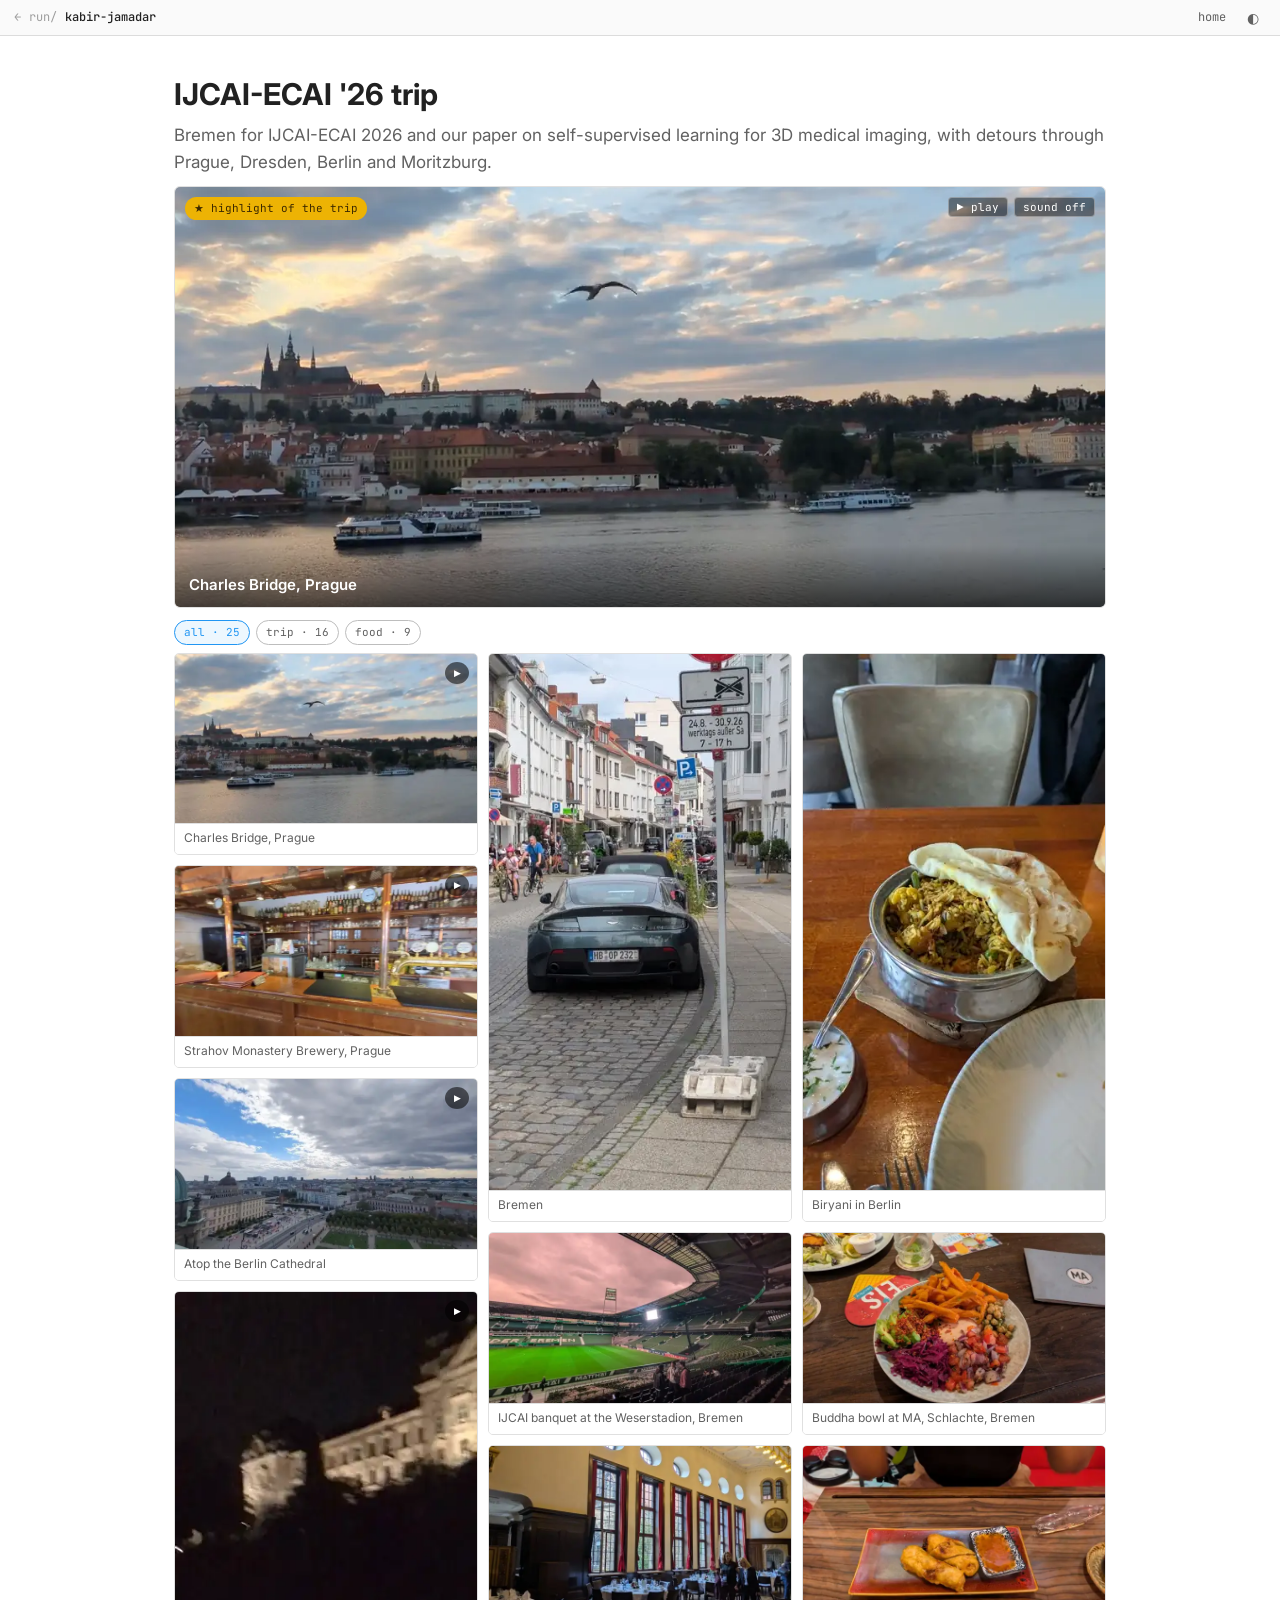
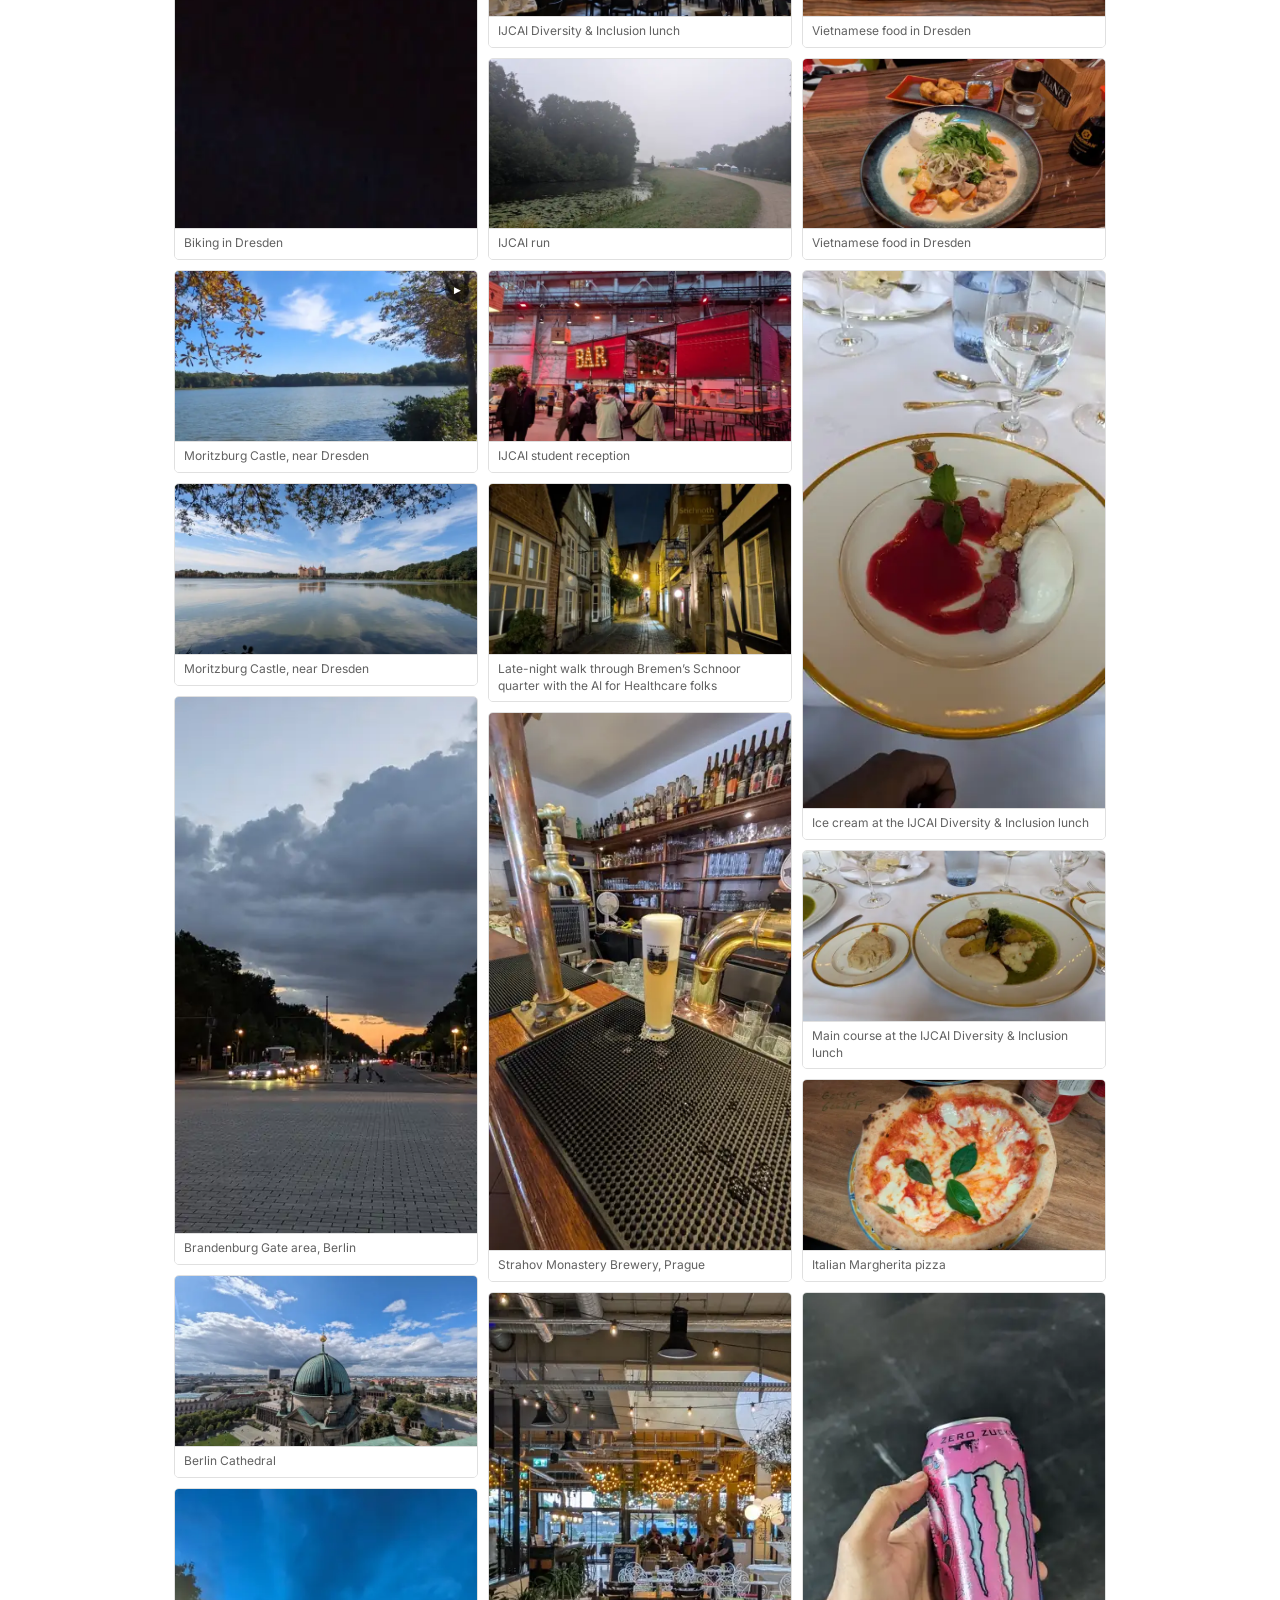
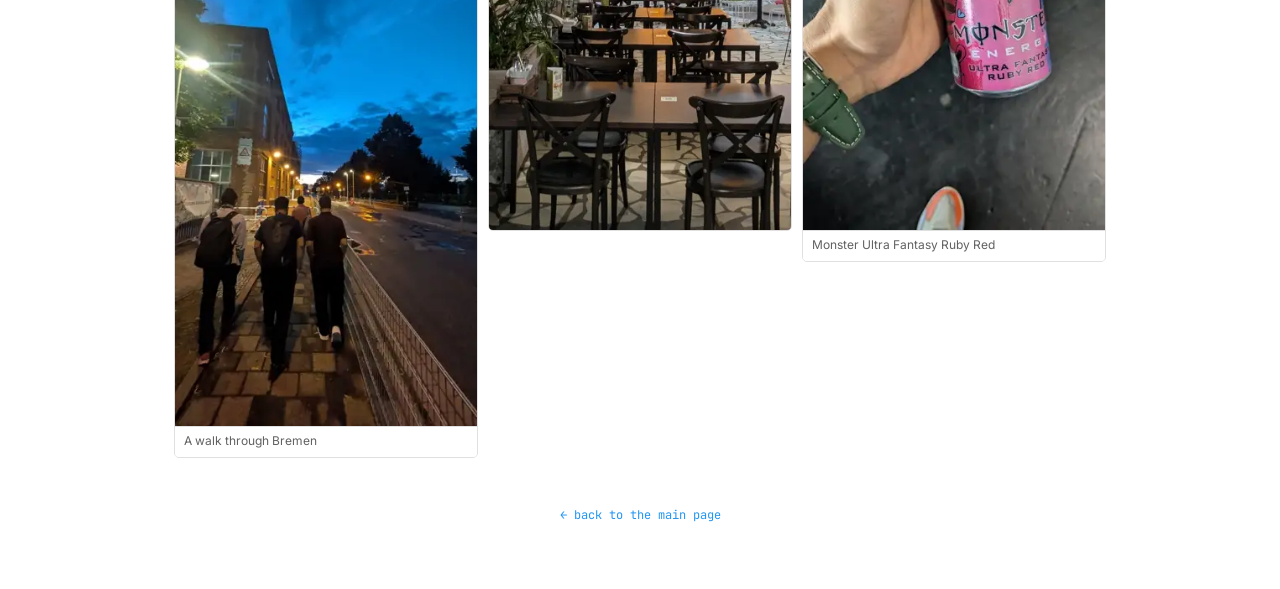
==== trip.html @ 5d4904e9 "Redesign site as a live experiment page with an IJCAI trip gallery - Contrastive SSL model (16->32->" ====
<!DOCTYPE html>
<html lang="en">
<head>
    <meta charset="UTF-8">
    <meta name="viewport" content="width=device-width, initial-scale=1.0">
    <link rel="icon" href="static/icon_1.png">
    <title>IJCAI '26 Trip · Kabir J</title>
    <meta name="description" content="Photos and videos from Kabir's IJCAI-ECAI 2026 trip: Bremen, Prague, Dresden, Berlin and Moritzburg.">
    <script>
        try { var t = localStorage.getItem('theme'); if (t) document.documentElement.dataset.theme = t; } catch (e) {}
    </script>
    <link rel="preconnect" href="https://fonts.googleapis.com">
    <link rel="preconnect" href="https://fonts.gstatic.com" crossorigin>
    <link rel="stylesheet" href="https://fonts.googleapis.com/css2?family=Inter:wght@400;500;600;700&family=JetBrains+Mono:wght@400;500&display=swap">
    <link rel="stylesheet" href="styles.css">
</head>
<body>
    <header class="topbar mono">
        <a class="run" href="index.html">
            <span class="faint">←</span>
            <span class="faint">run/</span><b>kabir-jamadar</b>
        </a>
        <nav class="topnav">
            <a href="index.html">home</a>
            <button id="theme-toggle" class="icon-btn" type="button" aria-label="Toggle dark mode">◐</button>
        </nav>
    </header>

    <main class="solo">
        <h1>IJCAI-ECAI '26 trip</h1>
        <p class="lede">Bremen for IJCAI-ECAI 2026 and our paper on self-supervised learning for 3D medical imaging,
            with detours through Prague, Dresden, Berlin and Moritzburg.</p>
        <div id="gallery" class="gallery"><p class="g-status mono faint">loading photos…</p></div>
        <footer class="foot mono">
            <a href="index.html">← back to the main page</a>
        </footer>
    </main>

    <script src="script.js"></script>
    <script src="gallery.js" defer></script>
</body>
</html>
---- styles.css ----
/* ---------- theme tokens ---------- */
:root {
    --bg: #f5f5f5;
    --chrome: #fafafa;
    --chrome-border: #dcdcdc;
    --paper: #ffffff;
    --panel: #ffffff;
    --panel-soft: #fafafa;
    --hover: #eeeeee;
    --ink: #212121;
    --muted: #616161;
    --faint: #9e9e9e;
    --rule: #e0e0e0;
    --rule-strong: #bdbdbd;
    --link: #2196f3;
    --link-soft: rgba(33, 150, 243, 0.08);
    --key: #0f766e;
    --amber: #b45309;
    --ok: #388e3c;
    --gold: #edb304;
    --accent: #2196f3;

    /* hidden-concept colors (viewer only) */
    --c0: #e0708a;
    --c1: #2fa684;
    --c2: #d39a26;
    --c3: #3f78d6;
    --c4: #8e67d4;
    --c5: #e07f45;
    --c6: #5e9e43;
    --c7: #2e9cbf;

    --t1: #c9f2e3;
    --t2: #ffe6b3;
    --t3: #d9e4ff;

    --sans: 'Inter', -apple-system, BlinkMacSystemFont, 'Segoe UI', sans-serif;
    --mono: 'JetBrains Mono', 'SF Mono', Menlo, Consolas, monospace;
    color-scheme: light;
}


:root[data-theme="dark"] {
    --bg: #101316;
    --chrome: #171a1f;
    --chrome-border: #2b3037;
    --paper: #15181d;
    --panel: #1b1f25;
    --panel-soft: #20252c;
    --hover: #252b33;
    --ink: #e8e4dc;
    --muted: #aaa49b;
    --faint: #737b84;
    --rule: #303640;
    --rule-strong: #4a535e;
    --link: #8fc0ff;
    --link-soft: rgba(127, 181, 246, 0.14);
    --key: #77d8c8;
    --amber: #f2b76b;
    --ok: #72c87b;
    --accent: #8fc0ff;
    --c0: #f08aa3;
    --c1: #6fd3b0;
    --c2: #f0c165;
    --c3: #86a8f0;
    --c4: #b79cf0;
    --c5: #f5a77a;
    --c6: #95cf7a;
    --c7: #72c6e3;
    --t1: #24493f;
    --t2: #5a4724;
    --t3: #2f3b5c;
    color-scheme: dark;
}

/* ---------- base ---------- */
* { box-sizing: border-box; }

html { background: var(--paper); scroll-behavior: smooth; }

body {
    margin: 0;
    font-family: var(--sans);
    font-size: 14px;
    line-height: 1.65;
    color: var(--ink);
    background: var(--paper);
    -webkit-font-smoothing: antialiased;
}

.mono { font-family: var(--mono); font-size: 12px; }
.faint { color: var(--faint); }

a { color: var(--link); text-decoration: none; }
a:hover { text-decoration: underline; text-underline-offset: 3px; }


/* ---------- top bar ---------- */
.topbar {
    position: sticky;
    top: 0;
    z-index: 10;
    height: 36px;
    display: flex;
    align-items: center;
    justify-content: space-between;
    gap: 12px;
    padding: 0 14px;
    background: color-mix(in srgb, var(--chrome) 88%, transparent);
    backdrop-filter: blur(8px);
    -webkit-backdrop-filter: blur(8px);
    border-bottom: 1px solid var(--chrome-border);
}

.run, .topnav { display: flex; align-items: center; gap: 8px; white-space: nowrap; }
.run { color: var(--muted); min-width: 0; overflow: hidden; }
.run:hover { text-decoration: none; }
.run:hover .live-note { color: var(--link); }
.run b { font-weight: 500; color: var(--ink); }
.topnav { gap: 14px; }
.topnav a { color: var(--muted); }
.topnav a:hover { color: var(--link); text-decoration: none; }

.run-dot {
    width: 8px;
    height: 8px;
    border-radius: 50%;
    background: var(--amber);
}
:root[data-run="training"] .run-dot { animation: pulse 0.9s ease-in-out infinite; }
:root[data-run="converged"] .run-dot { background: var(--ok); }

@keyframes pulse { 50% { transform: scale(1.3); opacity: 0.6; } }

.pill {
    display: inline-block;
    padding: 0 8px;
    border-radius: 999px;
    font-family: var(--mono);
    font-size: 10.5px;
    line-height: 18px;
    color: var(--amber);
    background: color-mix(in srgb, var(--amber) 13%, transparent);
}
:root[data-run="converged"] .pill {
    color: var(--ok);
    background: color-mix(in srgb, var(--ok) 14%, transparent);
}

.icon-btn {
    width: 26px;
    height: 22px;
    border: 1px solid transparent;
    border-radius: 4px;
    background: transparent;
    color: var(--muted);
    cursor: pointer;
    font-size: 14px;
    line-height: 1;
}
.icon-btn:hover { background: var(--hover); border-color: var(--chrome-border); color: var(--ink); }

/* ---------- page layout ---------- */
.page {
    position: relative;
    display: grid;
    grid-template-columns: 250px minmax(0, 700px);
    grid-template-areas:
        "side about"
        "side live"
        "side main";
    grid-template-rows: auto auto 1fr;
    column-gap: 48px;
    max-width: 1440px;
    padding: 0 28px 0 0;
}

@media (min-width: 1380px) {
    .page {
        grid-template-columns: 250px minmax(0, 700px) 360px;
        grid-template-areas:
            "side about live"
            "side main live";
        grid-template-rows: auto 1fr;
    }
    .live { position: sticky; top: 56px; align-self: start; margin-top: 34px; }
    .live .live-body { grid-template-columns: minmax(0, 1fr); }
    .live .canvas-wrap { border-right: 0; border-bottom: 1px solid var(--rule); }
}

.sidebar {
    grid-area: side;
    align-self: start;
    position: sticky;
    top: 36px;
    height: calc(100vh - 36px);
    overflow-y: auto;
    background: color-mix(in srgb, var(--chrome) 92%, transparent);
    border-right: 1px solid var(--chrome-border);
    font-size: 12px;
    padding-bottom: 20px;
}

.idcard {
    margin: 14px 12px;
    padding: 12px;
    border: 1px solid var(--rule);
    border-radius: 6px;
    background: var(--panel);
}
.avatar {
    width: 64px;
    height: 64px;
    border-radius: 50%;
    display: block;
    margin-bottom: 10px;
    border: 1px solid var(--rule);
}
.idcard .name { font-weight: 600; font-size: 13.5px; margin-bottom: 2px; }
.idcard .role { color: var(--muted); font-size: 11.5px; margin-bottom: 10px; line-height: 1.5; }

.chip-links { display: flex; flex-wrap: wrap; gap: 4px; }
.chip-links a {
    font-size: 11px;
    padding: 2px 7px;
    border: 1px solid var(--rule-strong);
    border-radius: 3px;
    color: var(--ink);
    background: var(--panel);
}
.chip-links a:hover { border-color: var(--link); color: var(--link); text-decoration: none; }

.side-head {
    padding: 10px 14px;
    font-size: 10.5px;
    letter-spacing: 0.12em;
    text-transform: uppercase;
    color: var(--muted);
    border-top: 1px solid var(--rule);
    border-bottom: 1px solid var(--rule);
}

.toc-item {
    display: flex;
    align-items: center;
    gap: 6px;
    padding: 6px 14px;
    border-left: 2px solid transparent;
    color: var(--ink);
}
.toc-item:hover { background: var(--hover); text-decoration: none; }
.toc-item.active {
    border-left-color: var(--link);
    background: var(--link-soft);
    font-weight: 500;
}
.toc-item .n, h2 .n {
    font-family: var(--mono);
    color: var(--faint);
    font-size: 11px;
    min-width: 22px;
}

.reading .label {
    font-size: 10.5px;
    letter-spacing: 0.12em;
    text-transform: uppercase;
    color: var(--muted);
    margin-bottom: 6px;
}
.reading .book { font-size: 12.5px; }
.reading .book + .book { margin-top: 5px; }
.reading .book a { color: inherit; border-bottom: 1px solid var(--rule-strong); }
.reading .book a:hover { color: var(--link); border-bottom-color: var(--link); text-decoration: none; }

/* ---------- content ---------- */
.about { grid-area: about; padding-top: 34px; min-width: 0; }
.content { grid-area: main; padding: 8px 0 64px; min-width: 0; }

section {
    scroll-margin-top: 52px;
    margin-bottom: 40px;
}

h1 {
    font-size: 30px;
    font-weight: 700;
    line-height: 1.2;
    margin: 6px 0 10px;
}

h2 {
    display: flex;
    align-items: baseline;
    gap: 8px;
    font-size: 20px;
    font-weight: 600;
    margin: 0 0 14px;
}

h3 { font-size: 15px; font-weight: 600; line-height: 1.45; margin: 0 0 4px; }

p { margin: 0 0 10px; }

.lede { font-size: 17px; color: var(--muted); line-height: 1.6; }

.tok {
    display: inline-block;
    padding: 0 6px;
    border-radius: 4px;
    color: var(--ink);
    font-weight: 500;
}
.t1 { background: var(--t1); }
.t2 { background: var(--t2); }
.t3 { background: var(--t3); }

/* boxed things read as cards over the background plot */
.dict, .list-box {
    background: color-mix(in srgb, var(--panel) 90%, transparent);
    border: 1px solid var(--rule);
    border-radius: 6px;
    overflow: hidden;
}

/* key → value table (research interests, misc) */
.dict .row {
    display: grid;
    grid-template-columns: 140px minmax(0, 1fr);
    gap: 14px;
    padding: 14px 16px;
    border-top: 1px solid var(--rule);
}
.dict .row:first-child { border-top: none; }
.dict .key {
    font-family: var(--mono);
    font-size: 12.5px;
    color: var(--key);
    padding-top: 2px;
}
.dict .text { font-size: 13.5px; }
.chips { display: flex; flex-wrap: wrap; gap: 6px; }
.chip {
    padding: 3px 10px;
    border: 1px solid var(--rule-strong);
    border-radius: 999px;
    background: var(--panel-soft);
    font-size: 12.5px;
    line-height: 1.4;
}

/* experience / education / publications / projects */
.item {
    display: grid;
    grid-template-columns: 84px minmax(0, 1fr);
    gap: 14px;
    padding: 14px 16px;
    border-top: 1px solid var(--rule);
}
.item:first-child { border-top: none; }
.item .when { color: var(--muted); padding-top: 2px; }
.item .sub { font-size: 13px; color: var(--muted); margin: 0 0 3px; }
.item.proj { display: block; }
.item.proj p { font-size: 13.5px; margin: 4px 0; }

.badge {
    display: inline-block;
    margin-left: 6px;
    padding: 1px 7px;
    border-radius: 999px;
    background: color-mix(in srgb, var(--amber) 13%, transparent);
    color: var(--amber);
    font-size: 10.5px;
    letter-spacing: 0.04em;
    text-transform: uppercase;
}

.me {
    color: var(--ink);
    font-weight: 600;
    text-decoration: underline;
    text-decoration-color: var(--gold);
    text-underline-offset: 3px;
}

.entry-head { display: flex; justify-content: space-between; align-items: baseline; gap: 12px; flex-wrap: wrap; }
.entry-head a { font-weight: 600; font-size: 15px; }
.tags { color: var(--faint); font-size: 11px; }

details { margin-top: 4px; }
summary { cursor: pointer; color: var(--faint); width: fit-content; list-style: none; }
summary::-webkit-details-marker { display: none; }
summary::before { content: '▸ '; }
details[open] summary::before { content: '▾ '; }
summary:hover { color: var(--link); }

.kv {
    display: grid;
    grid-template-columns: 110px minmax(0, 1fr);
    gap: 4px 14px;
    margin: 8px 0 2px;
    font-size: 13px;
}
.kv dt { font-family: var(--mono); font-size: 12px; color: var(--key); }
.kv dd { margin: 0; }

.refs { margin: 0; padding-left: 36px; list-style: none; counter-reset: ref; }
.refs li { counter-increment: ref; position: relative; margin-bottom: 6px; }
.refs li::before {
    content: '[' counter(ref) ']';
    position: absolute;
    left: -36px;
    top: 1px;
    font-family: var(--mono);
    font-size: 12px;
    color: var(--faint);
}

/* ---------- live training figure ---------- */
.live {
    grid-area: live;
    min-width: 0;
    margin-bottom: 36px;
    border: 1px solid var(--rule);
    border-radius: 10px;
    background: var(--panel);
    box-shadow: 0 1px 2px rgba(0, 0, 0, 0.04), 0 8px 24px rgba(0, 0, 0, 0.05);
    overflow: hidden;
}
.live-head {
    display: flex;
    align-items: center;
    gap: 8px;
    padding: 9px 14px;
    border-bottom: 1px solid var(--rule);
    color: var(--ink);
    font-weight: 500;
}
.live-head .pill { margin-left: auto; }

.live-body { display: grid; grid-template-columns: minmax(0, 1fr) 220px; }

.canvas-wrap {
    position: relative;
    aspect-ratio: 1 / 1;
    width: 100%;
    max-height: 440px;
    border-right: 1px solid var(--rule);
}

#ssl-canvas {
    display: block;
    width: 100%;
    height: 100%;
    cursor: crosshair;
    touch-action: none;
}

.tip {
    position: absolute;
    pointer-events: none;
    padding: 3px 8px;
    border: 1px solid var(--rule-strong);
    border-radius: 4px;
    background: var(--panel);
    color: var(--ink);
    font-size: 11px;
    white-space: nowrap;
}

.live-side {
    display: flex;
    flex-direction: column;
    gap: 10px;
    padding: 12px 14px;
    background: var(--panel-soft);
}

.live-stats {
    display: grid;
    grid-template-columns: auto 1fr auto 1fr;
    gap: 3px 10px;
    margin: 0;
}
.live-stats dt { color: var(--faint); }
.live-stats dd { margin: 0; text-align: right; font-variant-numeric: tabular-nums; color: var(--ink); }

#ssl-spark { width: 100%; height: 40px; display: block; }

.live-controls { display: flex; flex-direction: column; gap: 8px; }
.slider { display: flex; flex-direction: column; gap: 2px; color: var(--faint); }
.slider b { color: var(--ink); font-weight: 500; }
.slider input { width: 100%; accent-color: var(--link); }

.btn {
    font-family: var(--mono);
    font-size: 12px;
    padding: 5px 10px;
    border-radius: 4px;
    border: 1px solid var(--rule-strong);
    background: var(--panel);
    color: var(--ink);
    cursor: pointer;
}
.btn:hover { border-color: var(--link); color: var(--link); }

.caption {
    margin: 0;
    padding: 10px 14px 12px;
    border-top: 1px solid var(--rule);
    color: var(--muted);
    font-size: 12px;
    line-height: 1.55;
}

/* ---------- IJCAI trip entry points ---------- */
.trip-pill {
    padding: 2px 10px;
    border-radius: 999px;
    background: var(--gold);
    color: #3d2a00 !important;
    font-weight: 500;
}
.trip-pill:hover { filter: brightness(1.06); text-decoration: none; }

.trip-card {
    display: block;
    margin: 0 12px 14px;
    border: 1px solid var(--rule);
    border-radius: 6px;
    overflow: hidden;
    background: var(--panel);
    color: var(--ink);
    transition: border-color 0.2s ease, box-shadow 0.2s ease;
}
.trip-card:hover { border-color: var(--link); box-shadow: 0 4px 14px rgba(0, 0, 0, 0.08); text-decoration: none; }
.trip-card img { display: block; width: 100%; height: auto; aspect-ratio: 16 / 9; object-fit: cover; }
.trip-card-text { display: flex; flex-direction: column; gap: 1px; padding: 8px 10px 9px; font-size: 12px; line-height: 1.45; }
.trip-card-text b { font-size: 12.5px; }

/* ---------- "this is live" cues ---------- */
.live-dot {
    display: inline-block;
    width: 7px;
    height: 7px;
    border-radius: 50%;
    background: var(--amber);
    flex: 0 0 auto;
}
:root[data-run="training"] .live-dot { animation: pulse 0.9s ease-in-out infinite; }
:root[data-run="converged"] .live-dot { background: var(--ok); }




.dict.interests .row { grid-template-columns: 190px minmax(0, 1fr); }

/* ---------- IJCAI trip gallery ---------- */

.g-feature {
    position: relative;
    margin: 0 0 12px;
    border: 1px solid var(--rule);
    border-radius: 6px;
    overflow: hidden;
    background: #000;
}
.g-feature video {
    display: block;
    width: 100%;
    aspect-ratio: 16 / 9;
    max-height: 420px;
    object-fit: cover;
}
.g-feature figcaption {
    position: absolute;
    left: 0;
    right: 0;
    bottom: 0;
    padding: 28px 14px 10px;
    color: #fff;
    font-weight: 600;
    font-size: 15px;
    background: linear-gradient(transparent, rgba(0, 0, 0, 0.6));
    pointer-events: none;
}
.g-badge {
    position: absolute;
    top: 10px;
    left: 10px;
    padding: 2px 9px;
    border-radius: 999px;
    font-size: 11px;
    color: #3d2a00;
    background: var(--gold);
}
.g-controls { position: absolute; top: 10px; right: 10px; display: flex; gap: 6px; z-index: 1; }
.g-btn {
    border: 1px solid rgba(255, 255, 255, 0.35);
    border-radius: 4px;
    padding: 2px 8px;
    font-size: 11px;
    color: #fff;
    background: rgba(0, 0, 0, 0.45);
    cursor: pointer;
}
.g-btn:hover { background: rgba(0, 0, 0, 0.7); }

.g-filters { display: flex; gap: 6px; margin-bottom: 8px; }
.g-chip {
    font: inherit;
    font-size: 11px;
    padding: 2px 9px;
    border-radius: 999px;
    border: 1px solid var(--rule-strong);
    background: var(--panel);
    color: var(--muted);
    cursor: pointer;
}
.g-chip[aria-selected="true"] { border-color: var(--link); color: var(--link); background: var(--link-soft); }

.g-grid { columns: 3 220px; column-gap: 10px; }
.g-thumb {
    position: relative;
    display: block;
    width: 100%;
    margin: 0 0 10px;
    padding: 0;
    border: 1px solid var(--rule);
    border-radius: 5px;
    overflow: hidden;
    background: var(--panel-soft);
    cursor: zoom-in;
    break-inside: avoid;
}
.g-thumb img { display: block; width: 100%; height: auto; transition: transform 0.25s ease; }
.g-label {
    display: block;
    padding: 6px 9px 7px;
    font-family: var(--sans);
    font-size: 12px;
    line-height: 1.4;
    text-align: left;
    color: var(--muted);
    border-top: 1px solid var(--rule);
    background: var(--panel);
}
.g-thumb:hover img { transform: scale(1.04); }
.g-thumb.is-video::after {
    content: '▶';
    position: absolute;
    right: 8px;
    top: 8px;
    width: 24px;
    height: 22px;
    border-radius: 50%;
    display: grid;
    place-items: center;
    font-size: 9px;
    color: #fff;
    background: rgba(0, 0, 0, 0.55);
}

.g-lightbox {
    width: 100vw;
    height: 100vh;
    max-width: none;
    max-height: none;
    margin: 0;
    padding: 0;
    border: 0;
    background: rgba(10, 12, 15, 0.94);
    color: #eee;
}
.g-lightbox::backdrop { background: transparent; }
.g-lightbox[open] { display: flex; flex-direction: column; align-items: center; justify-content: center; }
.g-stage { display: flex; align-items: center; justify-content: center; width: 100%; height: calc(100vh - 70px); }
.g-stage img, .g-stage video {
    max-width: calc(100vw - 120px);
    max-height: calc(100vh - 90px);
    width: auto;
    height: auto;
    border-radius: 4px;
}
.g-cap { font-size: 13px; color: #ccc; margin: 8px 16px 0; text-align: center; }
.g-nav, .g-close {
    position: absolute;
    border: 0;
    background: rgba(255, 255, 255, 0.08);
    color: #fff;
    cursor: pointer;
    border-radius: 50%;
}
.g-nav { top: 50%; width: 42px; height: 42px; font-size: 24px; transform: translateY(-50%); }
.g-prev { left: 14px; }
.g-next { right: 14px; }
.g-close { top: 14px; right: 14px; width: 34px; height: 34px; font-size: 14px; }
.g-nav:hover, .g-close:hover { background: rgba(255, 255, 255, 0.2); }

/* ---------- footer ---------- */
.foot { display: flex; flex-direction: column; align-items: center; gap: 8px; margin-top: 48px; }

.res {
    opacity: 0;
    filter: blur(5px);
    transition: opacity 0.3s ease, filter 0.5s ease;
    transition-delay: 0s;
}
.res:hover {
    opacity: 1;
    filter: blur(0);
    transition-delay: 3s;
}

/* ---------- small screens ---------- */
@media (max-width: 860px) {
    .page { display: block; padding: 0; }
    .about { padding: 26px 16px 0; }
    .live { margin: 4px 16px 32px; }
    .trip-card { display: none; }
    .sidebar {
        position: static;
        height: auto;
        border-right: 0;
        border-bottom: 1px solid var(--chrome-border);
        padding: 2px 4px 4px;
    }
    .toc { display: none; }
    .content { padding: 26px 16px 48px; }
    .topbar .live-note { display: none; }
    .content { padding-top: 0; }
}

@media (max-width: 600px) {
    h1 { font-size: 26px; }
    .lede { font-size: 15.5px; }
    .live .live-body { grid-template-columns: minmax(0, 1fr); }
    .canvas-wrap { border-right: 0; border-bottom: 1px solid var(--rule); }
    .dict .row { grid-template-columns: minmax(0, 1fr); gap: 4px; }
    .item { grid-template-columns: minmax(0, 1fr); gap: 2px; }
    .item .when:empty { display: none; }
    .item .when br { display: none; }
    .kv { grid-template-columns: minmax(0, 1fr); gap: 0; }
    .kv dd { margin-bottom: 6px; }
    .g-grid { columns: 2 140px; column-gap: 8px; }
    .g-thumb { margin-bottom: 8px; }
    .dict.interests .row { grid-template-columns: minmax(0, 1fr); }
    .g-stage img, .g-stage video { max-width: 100vw; }
    .g-nav { top: auto; bottom: 18px; transform: none; }
}

@media (prefers-reduced-motion: reduce) {
    html { scroll-behavior: auto; }
    .run-dot { animation: none !important; }
}

/* ---------- trip page ---------- */
.solo { position: relative; z-index: 1; max-width: 980px; margin: 0 auto; padding: 34px 24px 64px; }
.back { display: inline-block; margin-bottom: 18px; }
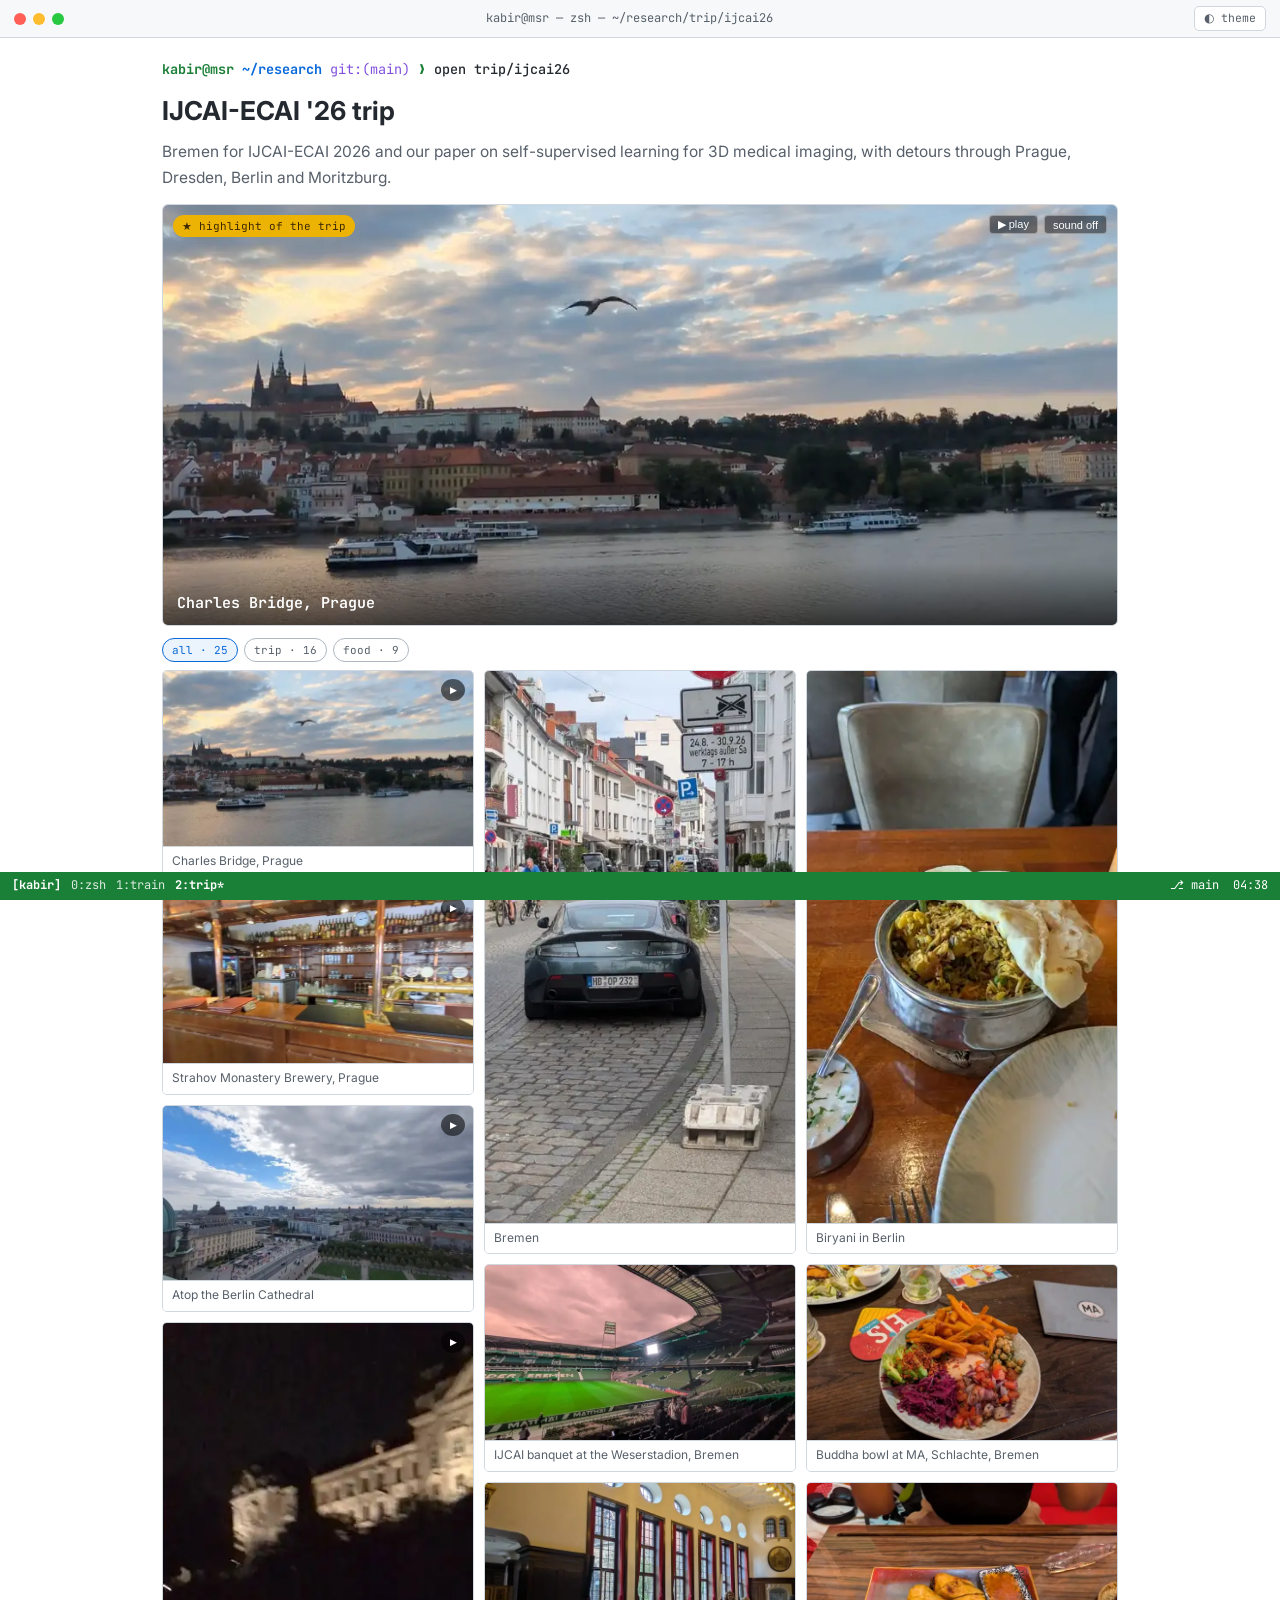
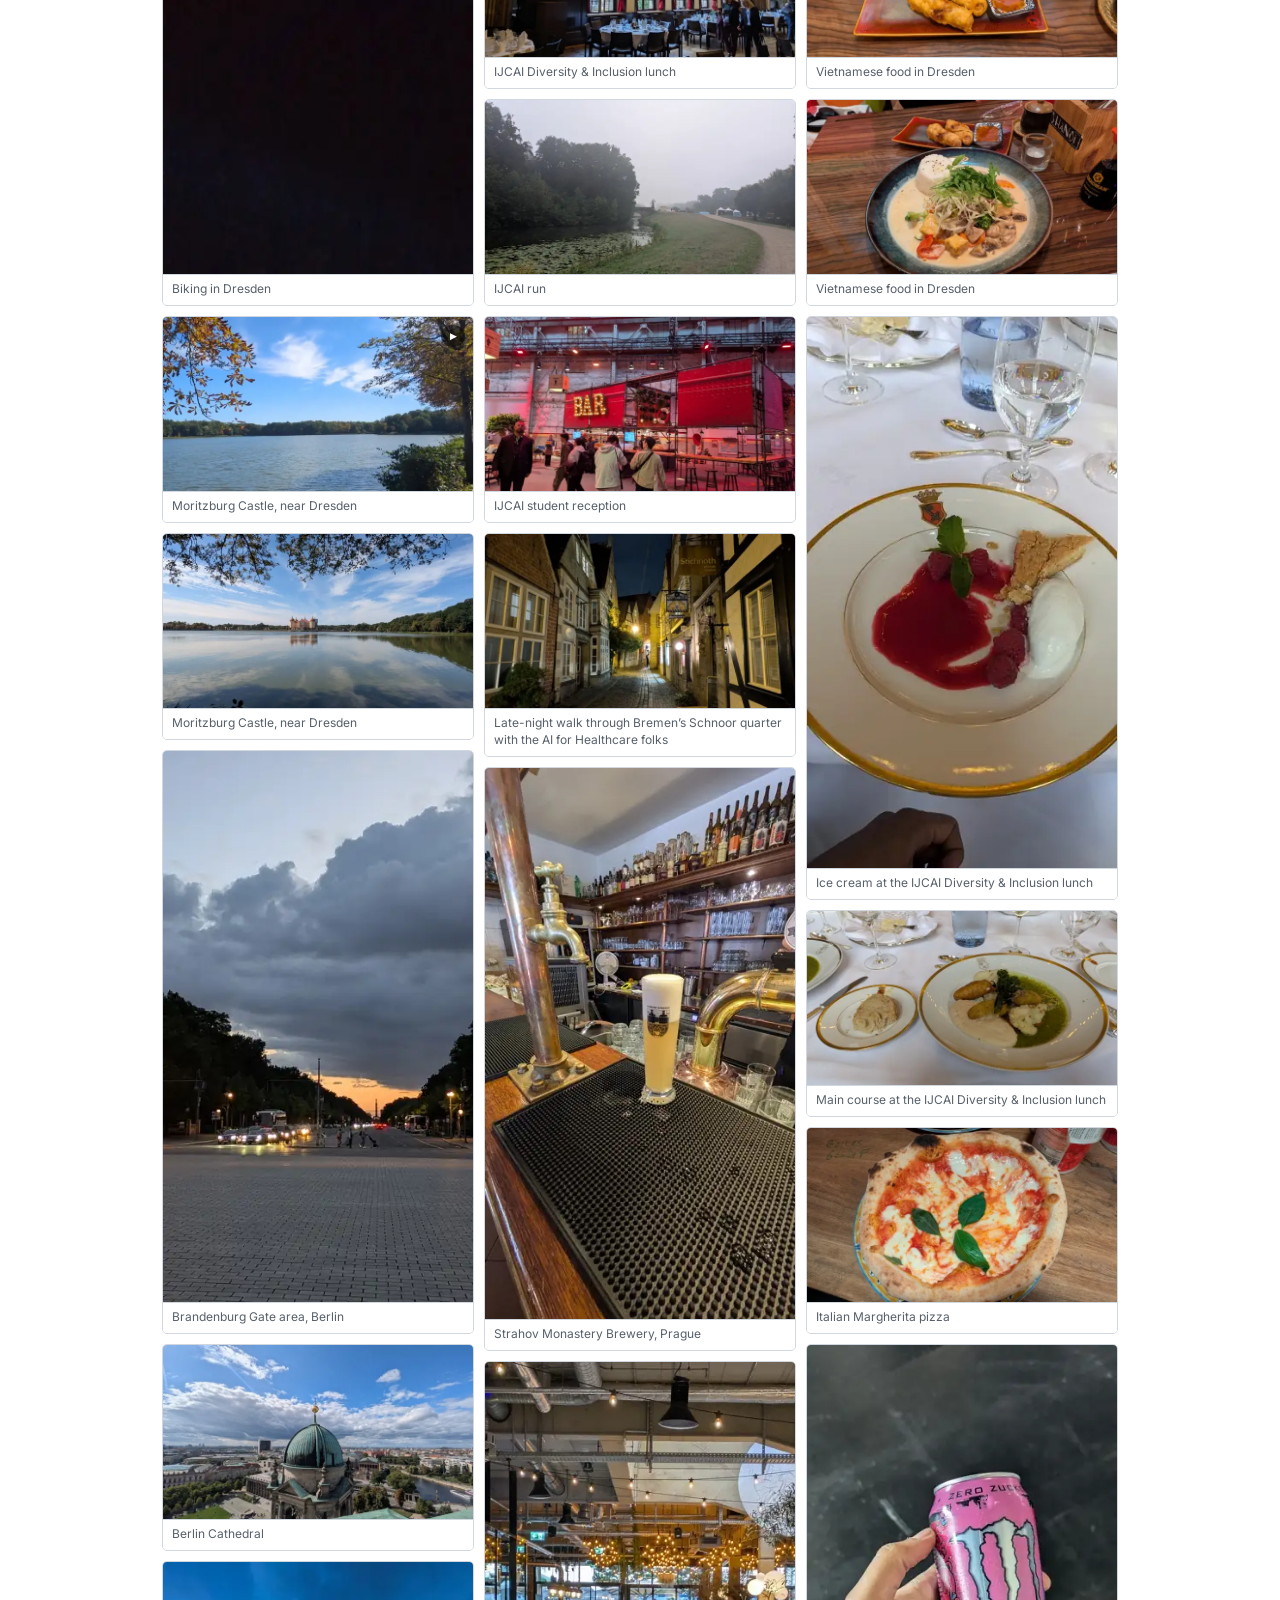
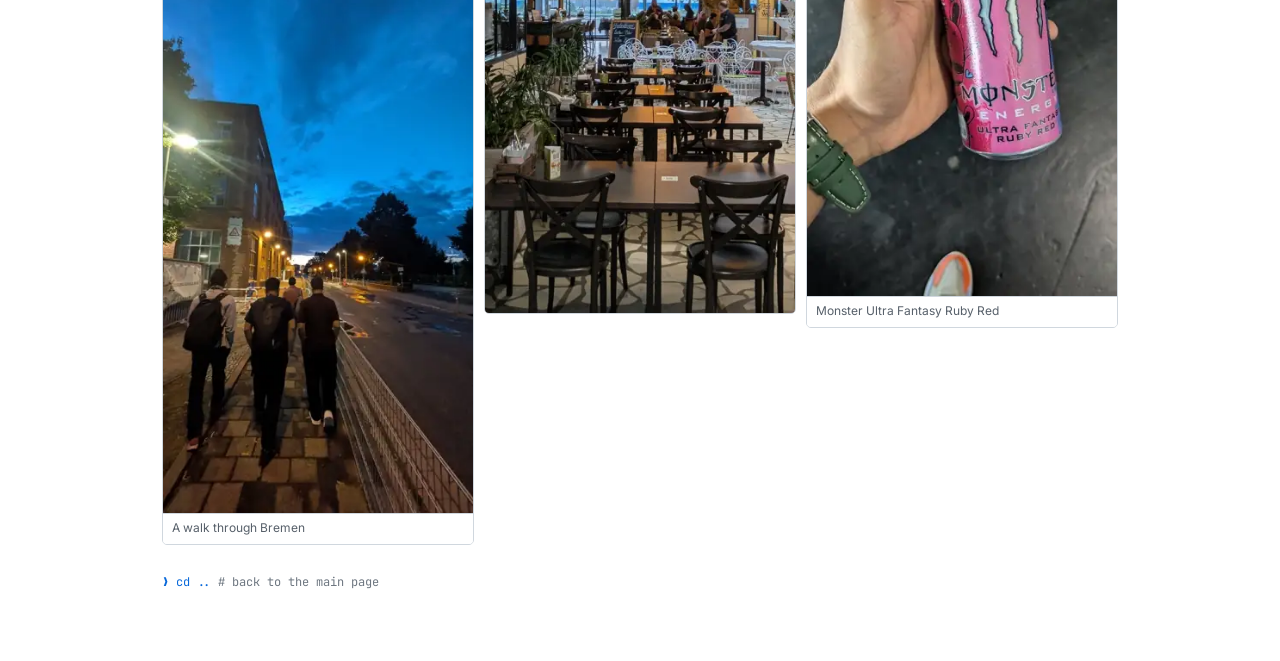
==== commit 09553b2e: "Terminal theme: zsh session + tmux train pane, light and dark - Content as a pre-run zsh session: wh" ====
--- a/trip.html
+++ b/trip.html
@@ -11,30 +11,37 @@
     </script>
     <link rel="preconnect" href="https://fonts.googleapis.com">
     <link rel="preconnect" href="https://fonts.gstatic.com" crossorigin>
-    <link rel="stylesheet" href="https://fonts.googleapis.com/css2?family=Inter:wght@400;500;600;700&family=JetBrains+Mono:wght@400;500&display=swap">
+    <link rel="stylesheet" href="https://fonts.googleapis.com/css2?family=Inter:wght@400;500;600;700&family=JetBrains+Mono:wght@400;500;700&display=swap">
     <link rel="stylesheet" href="styles.css">
 </head>
 <body>
-    <header class="topbar mono">
-        <a class="run" href="index.html">
-            <span class="faint">←</span>
-            <span class="faint">run/</span><b>kabir-jamadar</b>
-        </a>
-        <nav class="topnav">
-            <a href="index.html">home</a>
-            <button id="theme-toggle" class="icon-btn" type="button" aria-label="Toggle dark mode">◐</button>
-        </nav>
+    <header class="titlebar">
+        <span class="dots" aria-hidden="true"><i></i><i></i><i></i></span>
+        <span class="title"><a href="index.html">kabir@msr — zsh — ~/research</a>/trip/ijcai26</span>
+        <button id="theme-toggle" class="theme-btn" type="button" aria-label="Toggle dark mode">◐ theme</button>
     </header>
 
     <main class="solo">
+        <div class="ps1"><span class="u">kabir@msr</span> <span class="p">~/research</span> <span class="g">git:(main)</span> <span class="arrow">❯</span> <span class="c">open trip/ijcai26</span></div>
         <h1>IJCAI-ECAI '26 trip</h1>
         <p class="lede">Bremen for IJCAI-ECAI 2026 and our paper on self-supervised learning for 3D medical imaging,
             with detours through Prague, Dresden, Berlin and Moritzburg.</p>
-        <div id="gallery" class="gallery"><p class="g-status mono faint">loading photos…</p></div>
-        <footer class="foot mono">
-            <a href="index.html">← back to the main page</a>
+        <div id="gallery" class="gallery"><p class="g-status dim">loading photos…</p></div>
+        <footer class="foot">
+            <a href="index.html">❯ cd ..  <span class="dim"># back to the main page</span></a>
         </footer>
     </main>
+
+    <footer class="statusbar">
+        <span class="sb-name">[kabir]</span>
+        <a class="win" href="index.html">0:zsh</a>
+        <a class="win" href="index.html#train">1:train</a>
+        <a class="win active" href="trip.html">2:trip*</a>
+        <span class="sb-right">
+            <span class="sb-branch">⎇ main</span>
+            <span id="clock"></span>
+        </span>
+    </footer>
 
     <script src="script.js"></script>
     <script src="gallery.js" defer></script>
--- a/styles.css
+++ b/styles.css
@@ -1,24 +1,26 @@
-/* ---------- theme tokens ---------- */
+/* ---------- terminal themes: light (GitHub light) by default, dark (Tokyo Night) on toggle ---------- */
 :root {
-    --bg: #f5f5f5;
-    --chrome: #fafafa;
-    --chrome-border: #dcdcdc;
     --paper: #ffffff;
     --panel: #ffffff;
-    --panel-soft: #fafafa;
-    --hover: #eeeeee;
-    --ink: #212121;
-    --muted: #616161;
-    --faint: #9e9e9e;
-    --rule: #e0e0e0;
-    --rule-strong: #bdbdbd;
-    --link: #2196f3;
-    --link-soft: rgba(33, 150, 243, 0.08);
-    --key: #0f766e;
-    --amber: #b45309;
-    --ok: #388e3c;
+    --panel-soft: #f6f8fa;
+    --hover: #eaeef2;
+    --ink: #24292f;
+    --muted: #57606a;
+    --faint: #6e7781;
+    --rule: #d0d7de;
+    --rule-strong: #afb8c1;
+    --chrome: #f6f8fa;
+    --green: #1a7f37;
+    --blue: #0969da;
+    --yellow: #9a6700;
+    --magenta: #8250df;
+    --cyan: #1b7c83;
+    --red: #cf222e;
+    --link: #0969da;
+    --link-soft: rgba(9, 105, 218, 0.08);
+    --accent: #0969da;
     --gold: #edb304;
-    --accent: #2196f3;
+    --me: #bf8700;
 
     /* hidden-concept colors (viewer only) */
     --c0: #e0708a;
@@ -30,35 +32,34 @@
     --c6: #5e9e43;
     --c7: #2e9cbf;
 
-    --t1: #c9f2e3;
-    --t2: #ffe6b3;
-    --t3: #d9e4ff;
-
     --sans: 'Inter', -apple-system, BlinkMacSystemFont, 'Segoe UI', sans-serif;
     --mono: 'JetBrains Mono', 'SF Mono', Menlo, Consolas, monospace;
+    --bar-h: 38px;
+    --status-h: 28px;
     color-scheme: light;
 }
 
-
 :root[data-theme="dark"] {
-    --bg: #101316;
-    --chrome: #171a1f;
-    --chrome-border: #2b3037;
-    --paper: #15181d;
-    --panel: #1b1f25;
-    --panel-soft: #20252c;
-    --hover: #252b33;
-    --ink: #e8e4dc;
-    --muted: #aaa49b;
-    --faint: #737b84;
-    --rule: #303640;
-    --rule-strong: #4a535e;
-    --link: #8fc0ff;
-    --link-soft: rgba(127, 181, 246, 0.14);
-    --key: #77d8c8;
-    --amber: #f2b76b;
-    --ok: #72c87b;
-    --accent: #8fc0ff;
+    --paper: #1a1b26;
+    --panel: #1f2335;
+    --panel-soft: #16161e;
+    --hover: #292e42;
+    --ink: #c0caf5;
+    --muted: #a9b1d6;
+    --faint: #565f89;
+    --rule: #2f344d;
+    --rule-strong: #414868;
+    --chrome: #16161e;
+    --green: #9ece6a;
+    --blue: #7aa2f7;
+    --yellow: #e0af68;
+    --magenta: #bb9af7;
+    --cyan: #7dcfff;
+    --red: #f7768e;
+    --link: #7aa2f7;
+    --link-soft: rgba(122, 162, 247, 0.14);
+    --accent: #7aa2f7;
+    --me: #e0af68;
     --c0: #f08aa3;
     --c1: #6fd3b0;
     --c2: #f0c165;
@@ -67,9 +68,6 @@
     --c5: #f5a77a;
     --c6: #95cf7a;
     --c7: #72c6e3;
-    --t1: #24493f;
-    --t2: #5a4724;
-    --t3: #2f3b5c;
     color-scheme: dark;
 }
 
@@ -80,382 +78,243 @@
 
 body {
     margin: 0;
-    font-family: var(--sans);
-    font-size: 14px;
+    font-family: var(--mono);
+    font-size: 13.5px;
     line-height: 1.65;
     color: var(--ink);
     background: var(--paper);
     -webkit-font-smoothing: antialiased;
-}
-
-.mono { font-family: var(--mono); font-size: 12px; }
-.faint { color: var(--faint); }
+    padding-bottom: var(--status-h);
+}
 
 a { color: var(--link); text-decoration: none; }
 a:hover { text-decoration: underline; text-underline-offset: 3px; }
-
-
-/* ---------- top bar ---------- */
-.topbar {
+b { font-weight: 700; }
+.dim { color: var(--faint); }
+
+/* ---------- window title bar ---------- */
+.titlebar {
     position: sticky;
     top: 0;
     z-index: 10;
-    height: 36px;
+    height: var(--bar-h);
     display: flex;
     align-items: center;
-    justify-content: space-between;
-    gap: 12px;
+    gap: 14px;
     padding: 0 14px;
-    background: color-mix(in srgb, var(--chrome) 88%, transparent);
-    backdrop-filter: blur(8px);
-    -webkit-backdrop-filter: blur(8px);
-    border-bottom: 1px solid var(--chrome-border);
-}
-
-.run, .topnav { display: flex; align-items: center; gap: 8px; white-space: nowrap; }
-.run { color: var(--muted); min-width: 0; overflow: hidden; }
-.run:hover { text-decoration: none; }
-.run:hover .live-note { color: var(--link); }
-.run b { font-weight: 500; color: var(--ink); }
-.topnav { gap: 14px; }
-.topnav a { color: var(--muted); }
-.topnav a:hover { color: var(--link); text-decoration: none; }
-
-.run-dot {
-    width: 8px;
-    height: 8px;
-    border-radius: 50%;
-    background: var(--amber);
-}
-:root[data-run="training"] .run-dot { animation: pulse 0.9s ease-in-out infinite; }
-:root[data-run="converged"] .run-dot { background: var(--ok); }
-
-@keyframes pulse { 50% { transform: scale(1.3); opacity: 0.6; } }
-
-.pill {
-    display: inline-block;
-    padding: 0 8px;
-    border-radius: 999px;
-    font-family: var(--mono);
-    font-size: 10.5px;
-    line-height: 18px;
-    color: var(--amber);
-    background: color-mix(in srgb, var(--amber) 13%, transparent);
-}
-:root[data-run="converged"] .pill {
-    color: var(--ok);
-    background: color-mix(in srgb, var(--ok) 14%, transparent);
-}
-
-.icon-btn {
-    width: 26px;
-    height: 22px;
-    border: 1px solid transparent;
-    border-radius: 4px;
-    background: transparent;
+    background: var(--chrome);
+    border-bottom: 1px solid var(--rule);
+    font-size: 12px;
+}
+.dots { display: flex; gap: 7px; }
+.dots i { width: 12px; height: 12px; border-radius: 50%; background: #ff5f57; }
+.dots i:nth-child(2) { background: #febc2e; }
+.dots i:nth-child(3) { background: #28c840; }
+.title { flex: 1; text-align: center; color: var(--muted); white-space: nowrap; overflow: hidden; text-overflow: ellipsis; }
+.title a { color: inherit; }
+.theme-btn {
+    font: inherit;
+    font-size: 11.5px;
+    padding: 2px 9px;
+    border: 1px solid var(--rule);
+    border-radius: 5px;
+    background: var(--panel);
     color: var(--muted);
     cursor: pointer;
-    font-size: 14px;
-    line-height: 1;
-}
-.icon-btn:hover { background: var(--hover); border-color: var(--chrome-border); color: var(--ink); }
-
-/* ---------- page layout ---------- */
-.page {
-    position: relative;
+}
+.theme-btn:hover { color: var(--ink); border-color: var(--rule-strong); }
+
+/* ---------- panes: session | train (sticky) ---------- */
+.panes {
     display: grid;
-    grid-template-columns: 250px minmax(0, 700px);
-    grid-template-areas:
-        "side about"
-        "side live"
-        "side main";
-    grid-template-rows: auto auto 1fr;
-    column-gap: 48px;
+    grid-template-columns: minmax(0, 1fr);
+    grid-template-areas: "a" "train" "b";
     max-width: 1440px;
-    padding: 0 28px 0 0;
-}
-
-@media (min-width: 1380px) {
-    .page {
-        grid-template-columns: 250px minmax(0, 700px) 360px;
-        grid-template-areas:
-            "side about live"
-            "side main live";
+    margin: 0 auto;
+}
+.session { grid-area: a; min-width: 0; padding: 18px 22px 0; }
+.session-b { grid-area: b; padding-top: 0; padding-bottom: 28px; }
+.train { grid-area: train; }
+
+@media (min-width: 1000px) {
+    .panes {
+        grid-template-columns: minmax(0, 1fr) minmax(340px, 38%);
+        grid-template-areas: "a train" "b train";
         grid-template-rows: auto 1fr;
     }
-    .live { position: sticky; top: 56px; align-self: start; margin-top: 34px; }
-    .live .live-body { grid-template-columns: minmax(0, 1fr); }
-    .live .canvas-wrap { border-right: 0; border-bottom: 1px solid var(--rule); }
-}
-
-.sidebar {
-    grid-area: side;
-    align-self: start;
-    position: sticky;
-    top: 36px;
-    height: calc(100vh - 36px);
-    overflow-y: auto;
-    background: color-mix(in srgb, var(--chrome) 92%, transparent);
-    border-right: 1px solid var(--chrome-border);
-    font-size: 12px;
-    padding-bottom: 20px;
-}
-
-.idcard {
-    margin: 14px 12px;
-    padding: 12px;
-    border: 1px solid var(--rule);
-    border-radius: 6px;
-    background: var(--panel);
-}
-.avatar {
-    width: 64px;
-    height: 64px;
-    border-radius: 50%;
-    display: block;
-    margin-bottom: 10px;
-    border: 1px solid var(--rule);
-}
-.idcard .name { font-weight: 600; font-size: 13.5px; margin-bottom: 2px; }
-.idcard .role { color: var(--muted); font-size: 11.5px; margin-bottom: 10px; line-height: 1.5; }
-
-.chip-links { display: flex; flex-wrap: wrap; gap: 4px; }
-.chip-links a {
-    font-size: 11px;
-    padding: 2px 7px;
-    border: 1px solid var(--rule-strong);
-    border-radius: 3px;
-    color: var(--ink);
-    background: var(--panel);
-}
-.chip-links a:hover { border-color: var(--link); color: var(--link); text-decoration: none; }
-
-.side-head {
-    padding: 10px 14px;
-    font-size: 10.5px;
-    letter-spacing: 0.12em;
-    text-transform: uppercase;
-    color: var(--muted);
-    border-top: 1px solid var(--rule);
-    border-bottom: 1px solid var(--rule);
-}
-
-.toc-item {
-    display: flex;
-    align-items: center;
-    gap: 6px;
-    padding: 6px 14px;
-    border-left: 2px solid transparent;
-    color: var(--ink);
-}
-.toc-item:hover { background: var(--hover); text-decoration: none; }
-.toc-item.active {
-    border-left-color: var(--link);
-    background: var(--link-soft);
-    font-weight: 500;
-}
-.toc-item .n, h2 .n {
-    font-family: var(--mono);
-    color: var(--faint);
-    font-size: 11px;
-    min-width: 22px;
-}
-
-.reading .label {
-    font-size: 10.5px;
-    letter-spacing: 0.12em;
-    text-transform: uppercase;
-    color: var(--muted);
-    margin-bottom: 6px;
-}
-.reading .book { font-size: 12.5px; }
-.reading .book + .book { margin-top: 5px; }
-.reading .book a { color: inherit; border-bottom: 1px solid var(--rule-strong); }
-.reading .book a:hover { color: var(--link); border-bottom-color: var(--link); text-decoration: none; }
-
-/* ---------- content ---------- */
-.about { grid-area: about; padding-top: 34px; min-width: 0; }
-.content { grid-area: main; padding: 8px 0 64px; min-width: 0; }
-
-section {
-    scroll-margin-top: 52px;
-    margin-bottom: 40px;
-}
-
-h1 {
-    font-size: 30px;
+    .train {
+        position: sticky;
+        top: var(--bar-h);
+        align-self: start;
+        height: calc(100vh - var(--bar-h) - var(--status-h));
+        overflow-y: auto;
+        border-left: 1px solid var(--rule);
+    }
+    .session { padding: 20px 28px 0; }
+    .session-b { padding-bottom: 32px; }
+}
+
+/* ---------- commands + prompt ---------- */
+.cmd { margin-bottom: 26px; scroll-margin-top: calc(var(--bar-h) + 12px); }
+.cmd.flash { animation: flash 1.4s ease; }
+@keyframes flash { 0% { background: var(--link-soft); } 100% { background: transparent; } }
+
+.ps1 { color: var(--ink); white-space: nowrap; overflow: hidden; text-overflow: ellipsis; }
+.ps1 .u { color: var(--green); font-weight: 700; }
+.ps1 .p { color: var(--blue); font-weight: 700; }
+.ps1 .g { color: var(--magenta); }
+.ps1 .arrow { color: var(--green); font-weight: 700; }
+.ps1 .c { color: var(--ink); font-weight: 500; }
+
+.out { margin-top: 6px; }
+
+/* whoami */
+.who { display: flex; gap: 16px; align-items: center; }
+.avatar { width: 64px; height: 64px; border-radius: 50%; border: 1px solid var(--rule); flex: 0 0 auto; }
+.who .name { font-size: 16px; font-weight: 700; color: var(--ink); }
+.who .dim { font-size: 12.5px; }
+.flags { display: flex; flex-wrap: wrap; gap: 4px 14px; margin-top: 4px; font-size: 12.5px; }
+
+/* ls */
+.files { display: flex; flex-wrap: wrap; gap: 4px 22px; }
+.files a { color: var(--ink); }
+.files a.dir { color: var(--blue); font-weight: 700; }
+.files a.trip { color: var(--yellow); }
+.files a:hover { color: var(--link); }
+
+/* cat about.md: prose reads in Inter */
+.prose { font-family: var(--sans); font-size: 15px; line-height: 1.7; max-width: 72ch; }
+.prose h1 { font-family: var(--mono); font-size: 24px; margin: 8px 0 8px; line-height: 1.25; }
+.prose h1 .md { color: var(--magenta); }
+.prose p { margin: 0 0 10px; }
+.prose .lede { font-size: 16.5px; color: var(--muted); }
+
+/* yaml */
+.yaml .ln { display: grid; grid-template-columns: 26ch minmax(0, 1fr); gap: 12px; padding: 3px 0; }
+.yaml .k { color: var(--cyan); }
+.yaml .v { font-family: var(--sans); font-size: 14px; color: var(--ink); }
+
+/* git log --graph */
+.gitlog .commit { position: relative; padding: 0 0 14px 22px; }
+.gitlog .commit::before {            /* the * node */
+    content: '*';
+    position: absolute;
+    left: 0;
+    top: 0;
+    color: var(--red);
     font-weight: 700;
-    line-height: 1.2;
-    margin: 6px 0 10px;
-}
-
-h2 {
-    display: flex;
-    align-items: baseline;
-    gap: 8px;
-    font-size: 20px;
-    font-weight: 600;
-    margin: 0 0 14px;
-}
-
-h3 { font-size: 15px; font-weight: 600; line-height: 1.45; margin: 0 0 4px; }
-
-p { margin: 0 0 10px; }
-
-.lede { font-size: 17px; color: var(--muted); line-height: 1.6; }
-
-.tok {
-    display: inline-block;
-    padding: 0 6px;
-    border-radius: 4px;
-    color: var(--ink);
-    font-weight: 500;
-}
-.t1 { background: var(--t1); }
-.t2 { background: var(--t2); }
-.t3 { background: var(--t3); }
-
-/* boxed things read as cards over the background plot */
-.dict, .list-box {
-    background: color-mix(in srgb, var(--panel) 90%, transparent);
-    border: 1px solid var(--rule);
-    border-radius: 6px;
-    overflow: hidden;
-}
-
-/* key → value table (research interests, misc) */
-.dict .row {
-    display: grid;
-    grid-template-columns: 140px minmax(0, 1fr);
-    gap: 14px;
-    padding: 14px 16px;
-    border-top: 1px solid var(--rule);
-}
-.dict .row:first-child { border-top: none; }
-.dict .key {
-    font-family: var(--mono);
-    font-size: 12.5px;
-    color: var(--key);
-    padding-top: 2px;
-}
-.dict .text { font-size: 13.5px; }
-.chips { display: flex; flex-wrap: wrap; gap: 6px; }
-.chip {
-    padding: 3px 10px;
-    border: 1px solid var(--rule-strong);
-    border-radius: 999px;
-    background: var(--panel-soft);
-    font-size: 12.5px;
-    line-height: 1.4;
-}
-
-/* experience / education / publications / projects */
-.item {
-    display: grid;
-    grid-template-columns: 84px minmax(0, 1fr);
-    gap: 14px;
-    padding: 14px 16px;
-    border-top: 1px solid var(--rule);
-}
-.item:first-child { border-top: none; }
-.item .when { color: var(--muted); padding-top: 2px; }
-.item .sub { font-size: 13px; color: var(--muted); margin: 0 0 3px; }
-.item.proj { display: block; }
-.item.proj p { font-size: 13.5px; margin: 4px 0; }
-
-.badge {
-    display: inline-block;
-    margin-left: 6px;
-    padding: 1px 7px;
-    border-radius: 999px;
-    background: color-mix(in srgb, var(--amber) 13%, transparent);
-    color: var(--amber);
-    font-size: 10.5px;
-    letter-spacing: 0.04em;
-    text-transform: uppercase;
-}
-
-.me {
-    color: var(--ink);
-    font-weight: 600;
-    text-decoration: underline;
-    text-decoration-color: var(--gold);
-    text-underline-offset: 3px;
-}
-
-.entry-head { display: flex; justify-content: space-between; align-items: baseline; gap: 12px; flex-wrap: wrap; }
-.entry-head a { font-weight: 600; font-size: 15px; }
-.tags { color: var(--faint); font-size: 11px; }
-
-details { margin-top: 4px; }
-summary { cursor: pointer; color: var(--faint); width: fit-content; list-style: none; }
+}
+.gitlog .commit:not(.last)::after {  /* the | line down to the next commit */
+    content: '';
+    position: absolute;
+    left: 4px;
+    top: 22px;
+    bottom: 2px;
+    border-left: 1.5px solid var(--red);
+    opacity: 0.6;
+}
+.gitlog .hash { color: var(--yellow); }
+.gitlog .ref { color: var(--cyan); font-weight: 700; }
+.gitlog .ref.tag { color: var(--magenta); }
+.gitlog .date { color: var(--faint); font-size: 12.5px; }
+.gitlog .desc { font-family: var(--sans); font-size: 14px; color: var(--muted); padding-left: 4ch; }
+
+/* bibtex */
+.bib { white-space: pre-wrap; font-size: 12.5px; padding: 12px 14px; border: 1px solid var(--rule); border-radius: 6px; background: var(--panel-soft); }
+.bib .at { color: var(--magenta); font-weight: 700; }
+.bib .key { color: var(--yellow); }
+.bib .f { color: var(--cyan); }
+.bib .com { color: var(--faint); }
+.me { color: var(--ink); font-weight: 700; text-decoration: underline; text-decoration-color: var(--gold); text-underline-offset: 3px; }
+
+/* ls -l projects/ */
+.proj { padding: 6px 0 10px; }
+.proj .row { display: flex; flex-wrap: wrap; gap: 4px 16px; align-items: baseline; }
+.perm { color: var(--faint); }
+.pname { color: var(--blue); font-weight: 700; }
+.tags { color: var(--yellow); font-size: 12px; }
+.proj .desc { font-family: var(--sans); font-size: 14px; color: var(--muted); margin: 3px 0 2px 12ch; }
+.proj details { margin-left: 12ch; }
+summary { cursor: pointer; color: var(--faint); width: fit-content; list-style: none; font-size: 12.5px; }
 summary::-webkit-details-marker { display: none; }
 summary::before { content: '▸ '; }
 details[open] summary::before { content: '▾ '; }
 summary:hover { color: var(--link); }
-
-.kv {
-    display: grid;
-    grid-template-columns: 110px minmax(0, 1fr);
-    gap: 4px 14px;
-    margin: 8px 0 2px;
-    font-size: 13px;
-}
-.kv dt { font-family: var(--mono); font-size: 12px; color: var(--key); }
-.kv dd { margin: 0; }
-
-.refs { margin: 0; padding-left: 36px; list-style: none; counter-reset: ref; }
-.refs li { counter-increment: ref; position: relative; margin-bottom: 6px; }
-.refs li::before {
-    content: '[' counter(ref) ']';
-    position: absolute;
-    left: -36px;
-    top: 1px;
-    font-family: var(--mono);
-    font-size: 12px;
-    color: var(--faint);
-}
-
-/* ---------- live training figure ---------- */
-.live {
-    grid-area: live;
+.tree { font-size: 12.5px; color: var(--muted); padding: 4px 0 2px; }
+
+/* cat -n */
+.numbered { list-style: none; counter-reset: n; padding: 0; margin-top: 6px; }
+.numbered li { counter-increment: n; display: grid; grid-template-columns: 5ch minmax(0, 1fr); padding: 1px 0; }
+.numbered li::before { content: counter(n); color: var(--faint); text-align: right; padding-right: 1.5ch; }
+
+/* open trip/ijcai26 */
+.trip-card {
+    display: inline-flex;
+    align-items: center;
+    gap: 12px;
+    padding: 8px 14px 8px 8px;
+    border: 1px solid var(--rule);
+    border-radius: 8px;
+    background: var(--panel);
+    color: var(--ink);
+    transition: border-color 0.2s ease, box-shadow 0.2s ease;
+}
+.trip-card:hover { border-color: var(--yellow); box-shadow: 0 4px 14px rgba(0, 0, 0, 0.08); text-decoration: none; }
+.trip-card img { width: 72px; height: 48px; border-radius: 5px; object-fit: cover; }
+.trip-card-text { display: flex; flex-direction: column; font-size: 12.5px; line-height: 1.5; }
+.trip-card-text b { font-size: 13px; }
+
+/* live prompt + typed outputs */
+#repl { display: flex; align-items: center; gap: 0.6ch; cursor: text; overflow: visible; }
+#repl label { white-space: nowrap; }
+#repl-in {
+    flex: 1;
     min-width: 0;
-    margin-bottom: 36px;
-    border: 1px solid var(--rule);
-    border-radius: 10px;
-    background: var(--panel);
-    box-shadow: 0 1px 2px rgba(0, 0, 0, 0.04), 0 8px 24px rgba(0, 0, 0, 0.05);
-    overflow: hidden;
-}
-.live-head {
+    font: inherit;
+    color: var(--ink);
+    caret-color: var(--green);
+    background: transparent;
+    border: 0;
+    outline: none;
+    padding: 0;
+}
+#repl-in::placeholder { color: var(--faint); opacity: 0.7; }
+.typed { margin-bottom: 14px; }
+.pre { white-space: pre-wrap; }
+.pre.err { color: var(--red); }
+.pre.ok { color: var(--green); }
+.pre.dim { color: var(--faint); }
+
+.foot { display: flex; justify-content: space-between; gap: 12px; margin-top: 28px; font-size: 12px; }
+.res { opacity: 0; filter: blur(5px); transition: opacity 0.3s ease, filter 0.5s ease; transition-delay: 0s; }
+.res:hover { opacity: 1; filter: blur(0); transition-delay: 3s; }
+
+/* ---------- train pane ---------- */
+.train { background: var(--panel-soft); font-size: 12px; display: flex; flex-direction: column; }
+.pane-head {
     display: flex;
     align-items: center;
-    gap: 8px;
-    padding: 9px 14px;
+    gap: 10px;
+    padding: 8px 14px;
     border-bottom: 1px solid var(--rule);
-    color: var(--ink);
-    font-weight: 500;
-}
-.live-head .pill { margin-left: auto; }
-
-.live-body { display: grid; grid-template-columns: minmax(0, 1fr) 220px; }
-
-.canvas-wrap {
-    position: relative;
-    aspect-ratio: 1 / 1;
-    width: 100%;
-    max-height: 440px;
-    border-right: 1px solid var(--rule);
-}
-
-#ssl-canvas {
-    display: block;
-    width: 100%;
-    height: 100%;
-    cursor: crosshair;
-    touch-action: none;
-}
-
+    color: var(--muted);
+    white-space: nowrap;
+}
+.pane-head > span:first-child { overflow: hidden; text-overflow: ellipsis; }
+.win-n { color: var(--green); font-weight: 700; }
+.pill {
+    margin-left: auto;
+    padding: 0 8px;
+    border-radius: 999px;
+    font-size: 10.5px;
+    line-height: 18px;
+    color: var(--yellow);
+    background: color-mix(in srgb, var(--yellow) 14%, transparent);
+}
+:root[data-run="converged"] .pill { color: var(--green); background: color-mix(in srgb, var(--green) 14%, transparent); }
+
+.canvas-wrap { position: relative; width: 100%; aspect-ratio: 1 / 1; max-height: 46vh; margin: 0 auto; }
+#ssl-canvas { display: block; width: 100%; height: 100%; cursor: crosshair; touch-action: none; }
 .tip {
     position: absolute;
     pointer-events: none;
@@ -468,92 +327,71 @@
     white-space: nowrap;
 }
 
-.live-side {
-    display: flex;
+.stats { display: flex; flex-wrap: wrap; gap: 2px 16px; padding: 8px 14px; border-top: 1px solid var(--rule); color: var(--faint); }
+.stats b { color: var(--ink); font-weight: 500; font-variant-numeric: tabular-nums; }
+
+.log {
+    flex: 1;
+    min-height: 120px;
+    padding: 8px 14px;
+    border-top: 1px solid var(--rule);
+    color: var(--muted);
+    font-size: 11.5px;
+    line-height: 1.55;
+    white-space: pre;
+    overflow: hidden;
+    font-variant-numeric: tabular-nums;
+    display: flex;                 /* newest line stays at the bottom; old lines clip off the top */
     flex-direction: column;
-    gap: 10px;
-    padding: 12px 14px;
-    background: var(--panel-soft);
-}
-
-.live-stats {
-    display: grid;
-    grid-template-columns: auto 1fr auto 1fr;
-    gap: 3px 10px;
-    margin: 0;
-}
-.live-stats dt { color: var(--faint); }
-.live-stats dd { margin: 0; text-align: right; font-variant-numeric: tabular-nums; color: var(--ink); }
-
-#ssl-spark { width: 100%; height: 40px; display: block; }
-
-.live-controls { display: flex; flex-direction: column; gap: 8px; }
-.slider { display: flex; flex-direction: column; gap: 2px; color: var(--faint); }
-.slider b { color: var(--ink); font-weight: 500; }
-.slider input { width: 100%; accent-color: var(--link); }
-
-.btn {
-    font-family: var(--mono);
-    font-size: 12px;
-    padding: 5px 10px;
+    justify-content: flex-end;
+}
+.log .ok { color: var(--green); font-weight: 700; }
+.log .warn { color: var(--yellow); }
+
+.keys { display: flex; flex-wrap: wrap; align-items: center; gap: 6px; padding: 8px 14px; border-top: 1px solid var(--rule); }
+.keys button {
+    font: inherit;
+    font-size: 11.5px;
+    padding: 2px 9px;
+    border: 1px solid var(--rule-strong);
     border-radius: 4px;
-    border: 1px solid var(--rule-strong);
     background: var(--panel);
     color: var(--ink);
     cursor: pointer;
 }
-.btn:hover { border-color: var(--link); color: var(--link); }
-
-.caption {
-    margin: 0;
-    padding: 10px 14px 12px;
-    border-top: 1px solid var(--rule);
-    color: var(--muted);
+.keys button:hover { border-color: var(--green); color: var(--green); }
+.keys .hint { color: var(--faint); font-size: 11px; }
+.keys .hint b { color: var(--muted); font-weight: 500; }
+.pane-note { margin: 0; padding: 8px 14px 12px; border-top: 1px solid var(--rule); font-family: var(--sans); font-size: 12px; line-height: 1.55; color: var(--muted); }
+
+/* ---------- tmux status bar ---------- */
+.statusbar {
+    position: fixed;
+    left: 0;
+    right: 0;
+    bottom: 0;
+    z-index: 10;
+    height: var(--status-h);
+    display: flex;
+    align-items: center;
+    gap: 10px;
+    padding: 0 12px;
     font-size: 12px;
-    line-height: 1.55;
-}
-
-/* ---------- IJCAI trip entry points ---------- */
-.trip-pill {
-    padding: 2px 10px;
-    border-radius: 999px;
-    background: var(--gold);
-    color: #3d2a00 !important;
-    font-weight: 500;
-}
-.trip-pill:hover { filter: brightness(1.06); text-decoration: none; }
-
-.trip-card {
-    display: block;
-    margin: 0 12px 14px;
-    border: 1px solid var(--rule);
-    border-radius: 6px;
+    background: var(--green);
+    color: var(--paper);
+    white-space: nowrap;
     overflow: hidden;
-    background: var(--panel);
-    color: var(--ink);
-    transition: border-color 0.2s ease, box-shadow 0.2s ease;
-}
-.trip-card:hover { border-color: var(--link); box-shadow: 0 4px 14px rgba(0, 0, 0, 0.08); text-decoration: none; }
-.trip-card img { display: block; width: 100%; height: auto; aspect-ratio: 16 / 9; object-fit: cover; }
-.trip-card-text { display: flex; flex-direction: column; gap: 1px; padding: 8px 10px 9px; font-size: 12px; line-height: 1.45; }
-.trip-card-text b { font-size: 12.5px; }
-
-/* ---------- "this is live" cues ---------- */
-.live-dot {
-    display: inline-block;
-    width: 7px;
-    height: 7px;
-    border-radius: 50%;
-    background: var(--amber);
-    flex: 0 0 auto;
-}
-:root[data-run="training"] .live-dot { animation: pulse 0.9s ease-in-out infinite; }
-:root[data-run="converged"] .live-dot { background: var(--ok); }
-
-
-
-
-.dict.interests .row { grid-template-columns: 190px minmax(0, 1fr); }
+}
+.statusbar a { color: inherit; opacity: 0.85; }
+.statusbar a:hover { opacity: 1; text-decoration: none; }
+.statusbar .win.active { opacity: 1; font-weight: 700; }
+.sb-name { font-weight: 700; }
+.sb-right { margin-left: auto; display: flex; gap: 14px; }
+
+/* ---------- trip page ---------- */
+.solo { max-width: 1000px; margin: 0 auto; padding: 20px 22px 40px; }
+.solo h1 { font-family: var(--sans); font-size: 26px; margin: 10px 0 6px; }
+.solo .lede { font-family: var(--sans); font-size: 15.5px; color: var(--muted); margin: 0 0 14px; }
 
 /* ---------- IJCAI trip gallery ---------- */
 
@@ -697,63 +535,33 @@
 .g-close { top: 14px; right: 14px; width: 34px; height: 34px; font-size: 14px; }
 .g-nav:hover, .g-close:hover { background: rgba(255, 255, 255, 0.2); }
 
-/* ---------- footer ---------- */
-.foot { display: flex; flex-direction: column; align-items: center; gap: 8px; margin-top: 48px; }
-
-.res {
-    opacity: 0;
-    filter: blur(5px);
-    transition: opacity 0.3s ease, filter 0.5s ease;
-    transition-delay: 0s;
-}
-.res:hover {
-    opacity: 1;
-    filter: blur(0);
-    transition-delay: 3s;
-}
-
 /* ---------- small screens ---------- */
-@media (max-width: 860px) {
-    .page { display: block; padding: 0; }
-    .about { padding: 26px 16px 0; }
-    .live { margin: 4px 16px 32px; }
-    .trip-card { display: none; }
-    .sidebar {
-        position: static;
-        height: auto;
-        border-right: 0;
-        border-bottom: 1px solid var(--chrome-border);
-        padding: 2px 4px 4px;
-    }
-    .toc { display: none; }
-    .content { padding: 26px 16px 48px; }
-    .topbar .live-note { display: none; }
-    .content { padding-top: 0; }
+@media (max-width: 999px) {
+    .train { border-top: 1px solid var(--rule); border-bottom: 1px solid var(--rule); margin: 0 0 26px; }
+    .canvas-wrap { max-width: 420px; max-height: none; }
+    .log { min-height: 0; max-height: 160px; }
 }
 
 @media (max-width: 600px) {
-    h1 { font-size: 26px; }
-    .lede { font-size: 15.5px; }
-    .live .live-body { grid-template-columns: minmax(0, 1fr); }
-    .canvas-wrap { border-right: 0; border-bottom: 1px solid var(--rule); }
-    .dict .row { grid-template-columns: minmax(0, 1fr); gap: 4px; }
-    .item { grid-template-columns: minmax(0, 1fr); gap: 2px; }
-    .item .when:empty { display: none; }
-    .item .when br { display: none; }
-    .kv { grid-template-columns: minmax(0, 1fr); gap: 0; }
-    .kv dd { margin-bottom: 6px; }
+    body { font-size: 12.5px; }
+    .session { padding: 14px 14px 0; }
+    .ps1 .g, .ps1 .u { display: none; }
+    .title { font-size: 11px; }
+    .dots { display: none; }
+    .yaml .ln { grid-template-columns: minmax(0, 1fr); gap: 0; padding: 4px 0; }
+    .proj .desc, .proj details { margin-left: 0; }
+    .gitlog .desc { padding-left: 0; }
+    .prose h1 { font-size: 20px; }
+    .who { align-items: flex-start; }
+    .sb-branch, .sb-name, #clock { display: none; }
+    .log { font-size: 10.5px; }
     .g-grid { columns: 2 140px; column-gap: 8px; }
     .g-thumb { margin-bottom: 8px; }
-    .dict.interests .row { grid-template-columns: minmax(0, 1fr); }
     .g-stage img, .g-stage video { max-width: 100vw; }
     .g-nav { top: auto; bottom: 18px; transform: none; }
 }
 
 @media (prefers-reduced-motion: reduce) {
     html { scroll-behavior: auto; }
-    .run-dot { animation: none !important; }
-}
-
-/* ---------- trip page ---------- */
-.solo { position: relative; z-index: 1; max-width: 980px; margin: 0 auto; padding: 34px 24px 64px; }
-.back { display: inline-block; margin-bottom: 18px; }
+    .cmd.flash { animation: none; }
+}
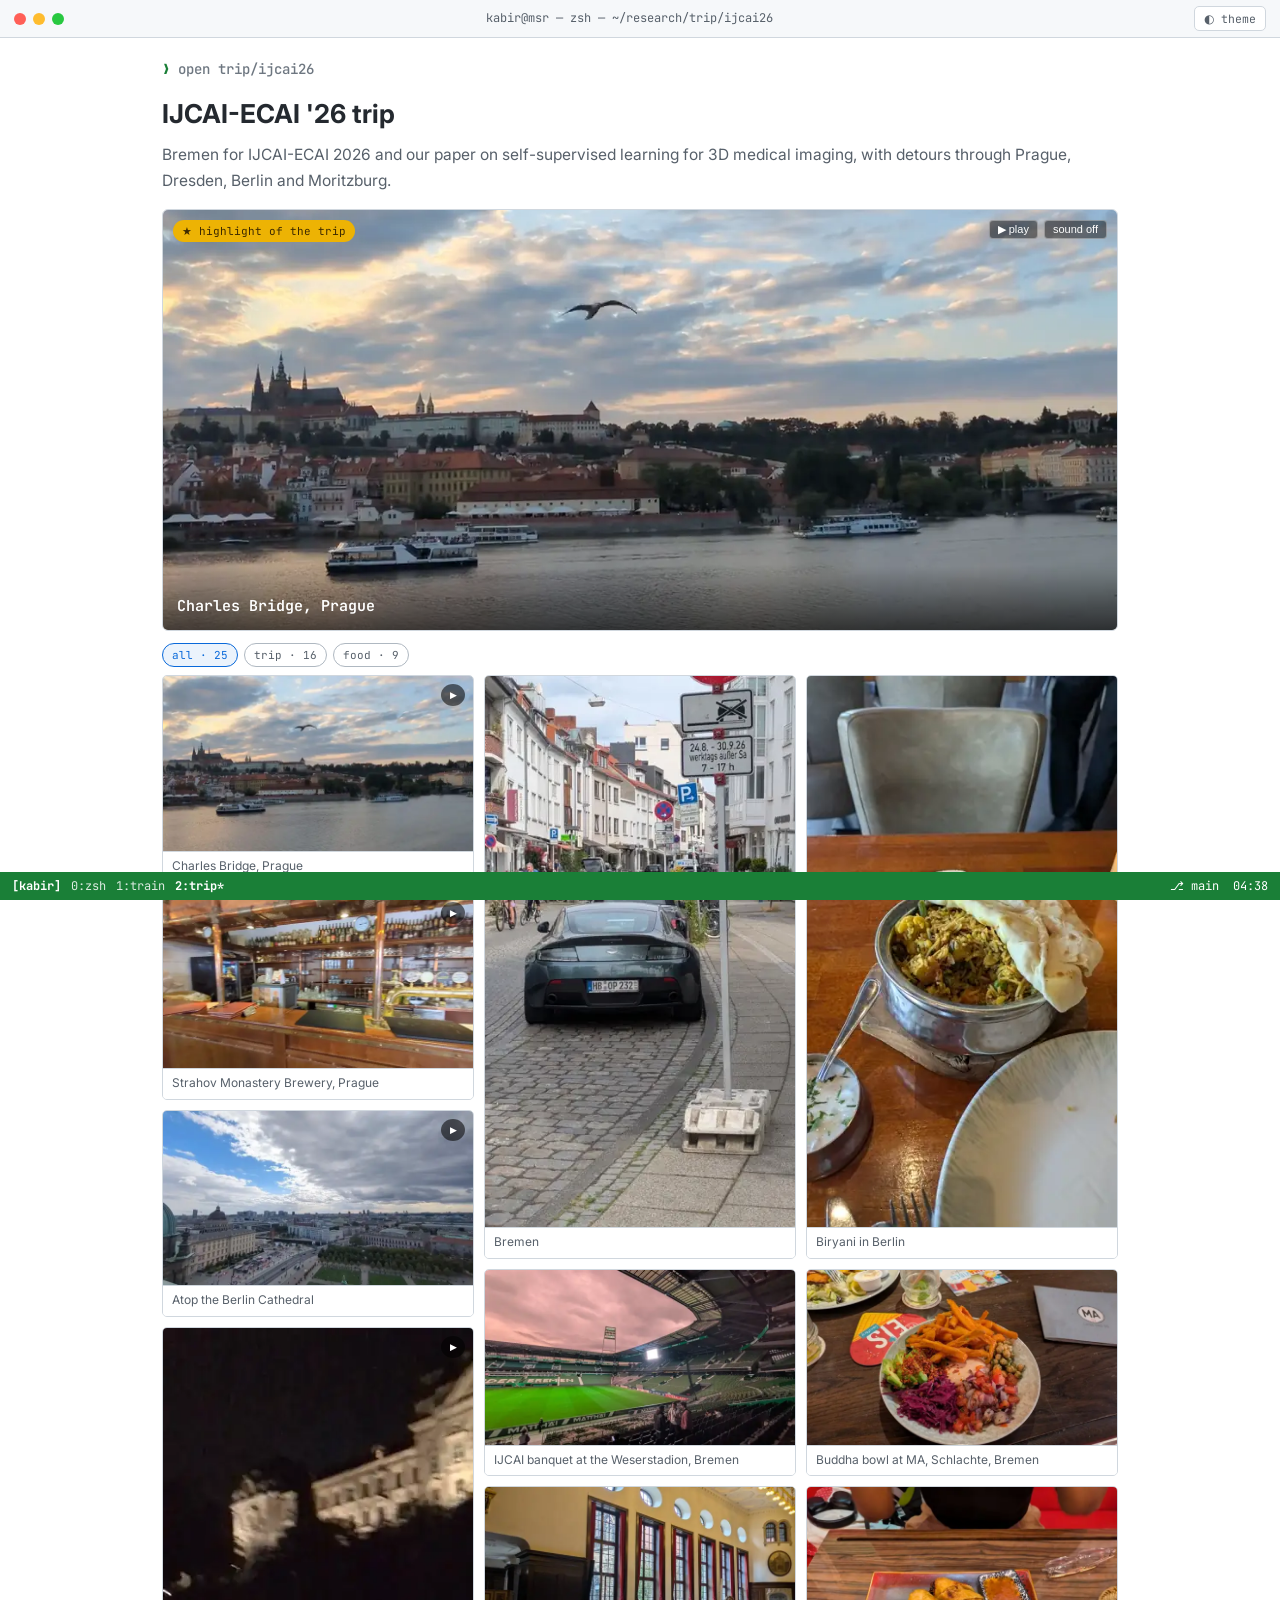
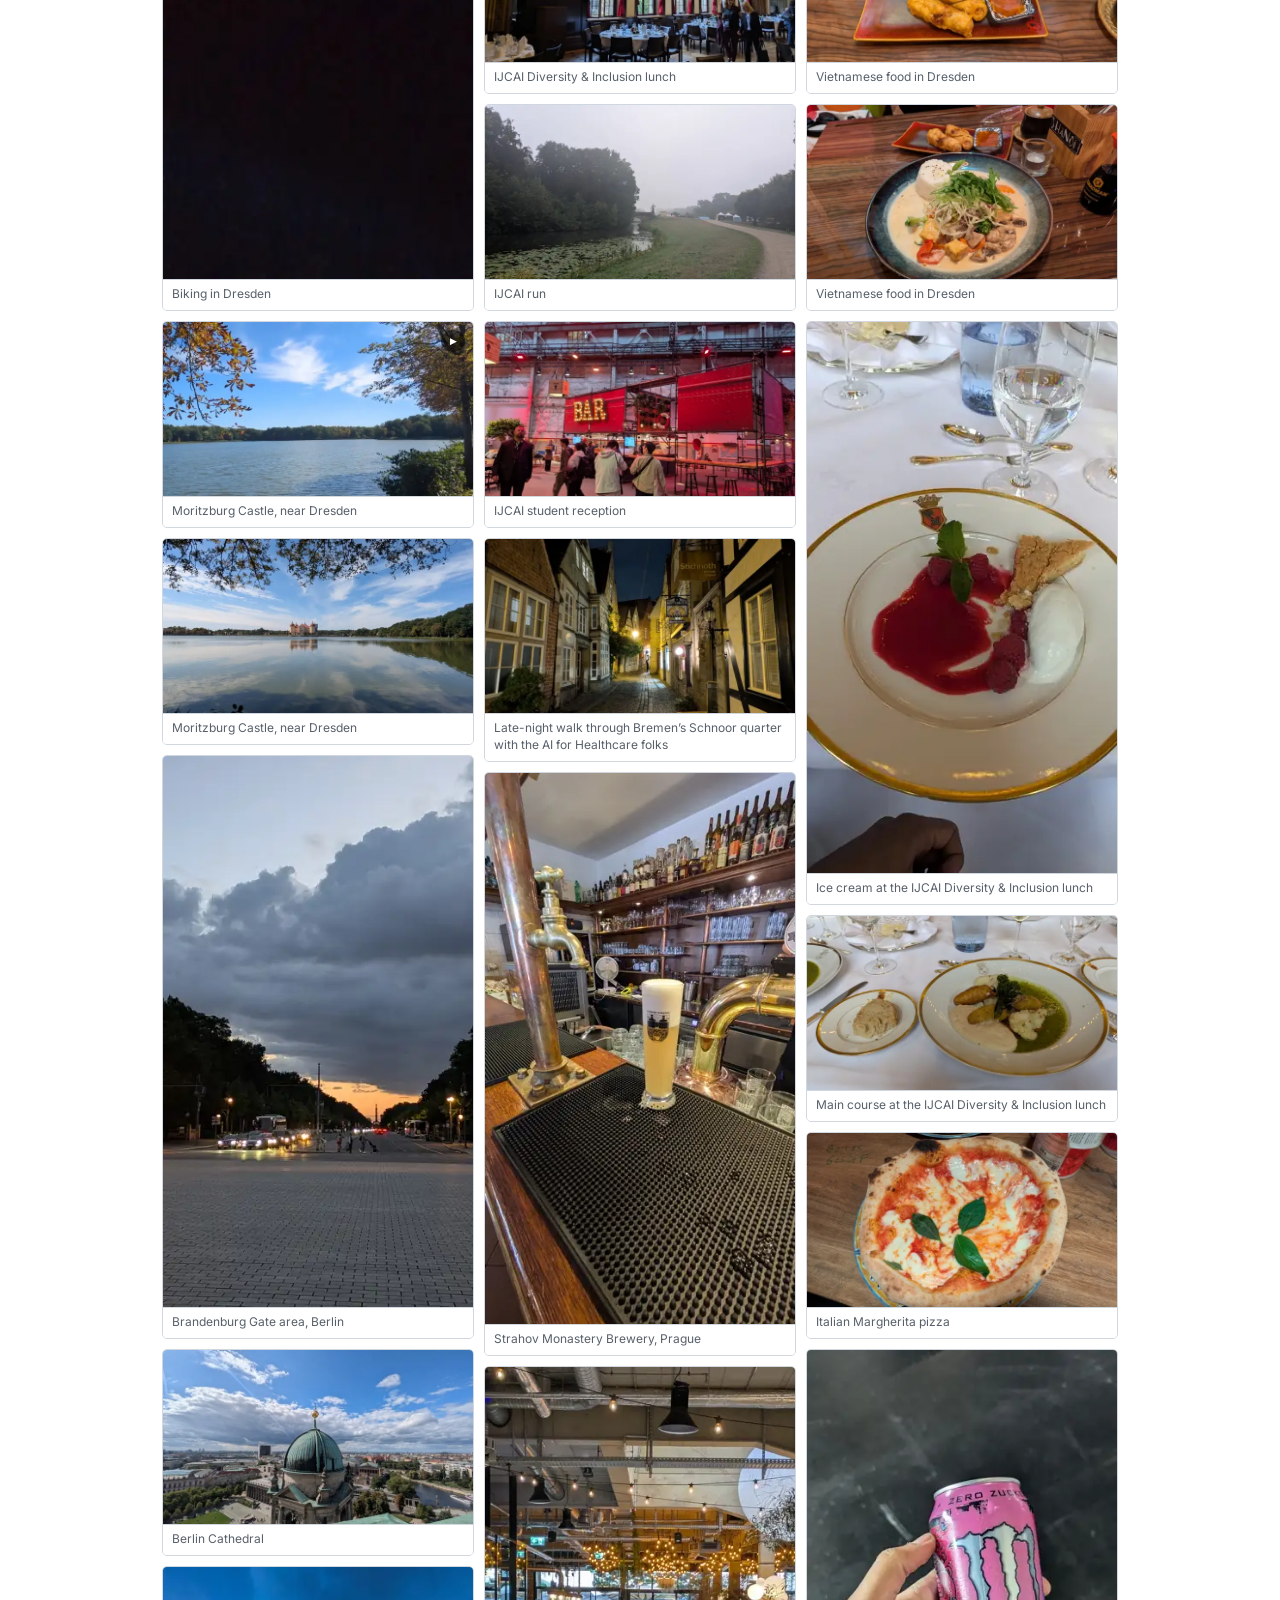
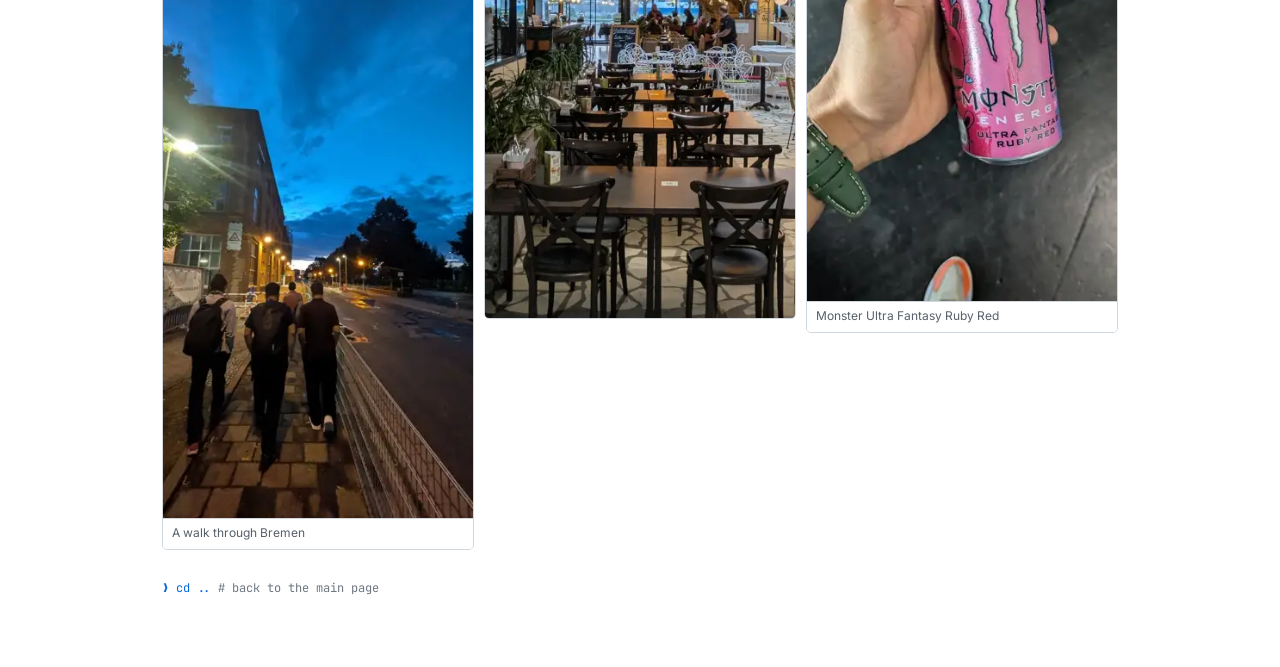
==== commit 02bee771: "Calmer terminal layout, compact train card, JoJo theme - One readable column; short ❯ prompts after " ====
--- a/trip.html
+++ b/trip.html
@@ -22,7 +22,7 @@
     </header>
 
     <main class="solo">
-        <div class="ps1"><span class="u">kabir@msr</span> <span class="p">~/research</span> <span class="g">git:(main)</span> <span class="arrow">❯</span> <span class="c">open trip/ijcai26</span></div>
+        <div class="ps1"><span class="arrow">❯</span> <span class="c">open trip/ijcai26</span></div>
         <h1>IJCAI-ECAI '26 trip</h1>
         <p class="lede">Bremen for IJCAI-ECAI 2026 and our paper on self-supervised learning for 3D medical imaging,
             with detours through Prague, Dresden, Berlin and Moritzburg.</p>
--- a/styles.css
+++ b/styles.css
@@ -79,8 +79,8 @@
 body {
     margin: 0;
     font-family: var(--mono);
-    font-size: 13.5px;
-    line-height: 1.65;
+    font-size: 14px;
+    line-height: 1.7;
     color: var(--ink);
     background: var(--paper);
     -webkit-font-smoothing: antialiased;
@@ -127,35 +127,27 @@
 /* ---------- panes: session | train (sticky) ---------- */
 .panes {
     display: grid;
-    grid-template-columns: minmax(0, 1fr);
+    grid-template-columns: minmax(0, 720px);
     grid-template-areas: "a" "train" "b";
-    max-width: 1440px;
-    margin: 0 auto;
-}
-.session { grid-area: a; min-width: 0; padding: 18px 22px 0; }
-.session-b { grid-area: b; padding-top: 0; padding-bottom: 28px; }
+    justify-content: center;
+    padding: 0 22px;
+}
+.session { grid-area: a; min-width: 0; padding-top: 36px; }
+.session-b { grid-area: b; padding-top: 0; padding-bottom: 36px; }
 .train { grid-area: train; }
 
-@media (min-width: 1000px) {
+@media (min-width: 1080px) {
     .panes {
-        grid-template-columns: minmax(0, 1fr) minmax(340px, 38%);
+        grid-template-columns: minmax(0, 720px) 300px;
         grid-template-areas: "a train" "b train";
         grid-template-rows: auto 1fr;
+        column-gap: 56px;
     }
-    .train {
-        position: sticky;
-        top: var(--bar-h);
-        align-self: start;
-        height: calc(100vh - var(--bar-h) - var(--status-h));
-        overflow-y: auto;
-        border-left: 1px solid var(--rule);
-    }
-    .session { padding: 20px 28px 0; }
-    .session-b { padding-bottom: 32px; }
+    .train { position: sticky; top: calc(var(--bar-h) + 24px); align-self: start; margin-top: 36px; }
 }
 
 /* ---------- commands + prompt ---------- */
-.cmd { margin-bottom: 26px; scroll-margin-top: calc(var(--bar-h) + 12px); }
+.cmd { margin-bottom: 44px; scroll-margin-top: calc(var(--bar-h) + 16px); }
 .cmd.flash { animation: flash 1.4s ease; }
 @keyframes flash { 0% { background: var(--link-soft); } 100% { background: transparent; } }
 
@@ -164,9 +156,9 @@
 .ps1 .p { color: var(--blue); font-weight: 700; }
 .ps1 .g { color: var(--magenta); }
 .ps1 .arrow { color: var(--green); font-weight: 700; }
-.ps1 .c { color: var(--ink); font-weight: 500; }
-
-.out { margin-top: 6px; }
+.ps1 .c { color: var(--faint); font-weight: 500; }
+
+.out { margin-top: 12px; }
 
 /* whoami */
 .who { display: flex; gap: 16px; align-items: center; }
@@ -183,19 +175,19 @@
 .files a:hover { color: var(--link); }
 
 /* cat about.md: prose reads in Inter */
-.prose { font-family: var(--sans); font-size: 15px; line-height: 1.7; max-width: 72ch; }
-.prose h1 { font-family: var(--mono); font-size: 24px; margin: 8px 0 8px; line-height: 1.25; }
+.prose { font-family: var(--sans); font-size: 15.5px; line-height: 1.75; }
+.prose h1 { font-family: var(--mono); font-size: 26px; margin: 4px 0 12px; line-height: 1.25; }
 .prose h1 .md { color: var(--magenta); }
 .prose p { margin: 0 0 10px; }
 .prose .lede { font-size: 16.5px; color: var(--muted); }
 
 /* yaml */
-.yaml .ln { display: grid; grid-template-columns: 26ch minmax(0, 1fr); gap: 12px; padding: 3px 0; }
+.yaml .ln { display: grid; grid-template-columns: 24ch minmax(0, 1fr); gap: 16px; padding: 6px 0; }
 .yaml .k { color: var(--cyan); }
-.yaml .v { font-family: var(--sans); font-size: 14px; color: var(--ink); }
+.yaml .v { font-family: var(--sans); font-size: 15px; color: var(--ink); }
 
 /* git log --graph */
-.gitlog .commit { position: relative; padding: 0 0 14px 22px; }
+.gitlog .commit { position: relative; padding: 0 0 20px 22px; }
 .gitlog .commit::before {            /* the * node */
     content: '*';
     position: absolute;
@@ -217,10 +209,10 @@
 .gitlog .ref { color: var(--cyan); font-weight: 700; }
 .gitlog .ref.tag { color: var(--magenta); }
 .gitlog .date { color: var(--faint); font-size: 12.5px; }
-.gitlog .desc { font-family: var(--sans); font-size: 14px; color: var(--muted); padding-left: 4ch; }
+.gitlog .desc { font-family: var(--sans); font-size: 15px; color: var(--muted); margin-top: 2px; }
 
 /* bibtex */
-.bib { white-space: pre-wrap; font-size: 12.5px; padding: 12px 14px; border: 1px solid var(--rule); border-radius: 6px; background: var(--panel-soft); }
+.bib { white-space: pre-wrap; font-size: 12.5px; padding: 14px 16px; border: 1px solid var(--rule); border-radius: 6px; background: var(--panel-soft); }
 .bib .at { color: var(--magenta); font-weight: 700; }
 .bib .key { color: var(--yellow); }
 .bib .f { color: var(--cyan); }
@@ -228,13 +220,12 @@
 .me { color: var(--ink); font-weight: 700; text-decoration: underline; text-decoration-color: var(--gold); text-underline-offset: 3px; }
 
 /* ls -l projects/ */
-.proj { padding: 6px 0 10px; }
+.proj { padding: 0 0 18px; }
 .proj .row { display: flex; flex-wrap: wrap; gap: 4px 16px; align-items: baseline; }
 .perm { color: var(--faint); }
 .pname { color: var(--blue); font-weight: 700; }
 .tags { color: var(--yellow); font-size: 12px; }
-.proj .desc { font-family: var(--sans); font-size: 14px; color: var(--muted); margin: 3px 0 2px 12ch; }
-.proj details { margin-left: 12ch; }
+.proj .desc { font-family: var(--sans); font-size: 15px; color: var(--muted); margin: 3px 0 2px; }
 summary { cursor: pointer; color: var(--faint); width: fit-content; list-style: none; font-size: 12.5px; }
 summary::-webkit-details-marker { display: none; }
 summary::before { content: '▸ '; }
@@ -244,7 +235,8 @@
 
 /* cat -n */
 .numbered { list-style: none; counter-reset: n; padding: 0; margin-top: 6px; }
-.numbered li { counter-increment: n; display: grid; grid-template-columns: 5ch minmax(0, 1fr); padding: 1px 0; }
+.numbered li { counter-increment: n; display: grid; grid-template-columns: 4ch minmax(0, 1fr); padding: 3px 0; font-family: var(--sans); font-size: 15px; }
+.numbered li::before { font-family: var(--mono); font-size: 13px; }
 .numbered li::before { content: counter(n); color: var(--faint); text-align: right; padding-right: 1.5ch; }
 
 /* open trip/ijcai26 */
@@ -284,18 +276,27 @@
 .pre.err { color: var(--red); }
 .pre.ok { color: var(--green); }
 .pre.dim { color: var(--faint); }
+.pre.warn { color: var(--yellow); font-weight: 700; }
 
 .foot { display: flex; justify-content: space-between; gap: 12px; margin-top: 28px; font-size: 12px; }
 .res { opacity: 0; filter: blur(5px); transition: opacity 0.3s ease, filter 0.5s ease; transition-delay: 0s; }
 .res:hover { opacity: 1; filter: blur(0); transition-delay: 3s; }
 
 /* ---------- train pane ---------- */
-.train { background: var(--panel-soft); font-size: 12px; display: flex; flex-direction: column; }
+.train {
+    background: var(--panel-soft);
+    font-size: 11.5px;
+    display: flex;
+    flex-direction: column;
+    border: 1px solid var(--rule);
+    border-radius: 10px;
+    overflow: hidden;
+}
 .pane-head {
     display: flex;
     align-items: center;
     gap: 10px;
-    padding: 8px 14px;
+    padding: 7px 12px;
     border-bottom: 1px solid var(--rule);
     color: var(--muted);
     white-space: nowrap;
@@ -313,7 +314,7 @@
 }
 :root[data-run="converged"] .pill { color: var(--green); background: color-mix(in srgb, var(--green) 14%, transparent); }
 
-.canvas-wrap { position: relative; width: 100%; aspect-ratio: 1 / 1; max-height: 46vh; margin: 0 auto; }
+.canvas-wrap { position: relative; width: 100%; aspect-ratio: 1 / 1; margin: 0 auto; overflow: hidden; }
 #ssl-canvas { display: block; width: 100%; height: 100%; cursor: crosshair; touch-action: none; }
 .tip {
     position: absolute;
@@ -327,17 +328,16 @@
     white-space: nowrap;
 }
 
-.stats { display: flex; flex-wrap: wrap; gap: 2px 16px; padding: 8px 14px; border-top: 1px solid var(--rule); color: var(--faint); }
+.stats { display: flex; flex-wrap: wrap; gap: 2px 12px; padding: 7px 12px; border-top: 1px solid var(--rule); color: var(--faint); }
 .stats b { color: var(--ink); font-weight: 500; font-variant-numeric: tabular-nums; }
 
 .log {
-    flex: 1;
-    min-height: 120px;
-    padding: 8px 14px;
+    height: 92px;
+    padding: 6px 12px;
     border-top: 1px solid var(--rule);
     color: var(--muted);
-    font-size: 11.5px;
-    line-height: 1.55;
+    font-size: 10.5px;
+    line-height: 1.5;
     white-space: pre;
     overflow: hidden;
     font-variant-numeric: tabular-nums;
@@ -348,7 +348,7 @@
 .log .ok { color: var(--green); font-weight: 700; }
 .log .warn { color: var(--yellow); }
 
-.keys { display: flex; flex-wrap: wrap; align-items: center; gap: 6px; padding: 8px 14px; border-top: 1px solid var(--rule); }
+.keys { display: flex; flex-wrap: wrap; align-items: center; gap: 6px; padding: 7px 12px; border-top: 1px solid var(--rule); }
 .keys button {
     font: inherit;
     font-size: 11.5px;
@@ -362,7 +362,26 @@
 .keys button:hover { border-color: var(--green); color: var(--green); }
 .keys .hint { color: var(--faint); font-size: 11px; }
 .keys .hint b { color: var(--muted); font-weight: 500; }
-.pane-note { margin: 0; padding: 8px 14px 12px; border-top: 1px solid var(--rule); font-family: var(--sans); font-size: 12px; line-height: 1.55; color: var(--muted); }
+.pane-note { margin: 0; padding: 8px 12px 10px; border-top: 1px solid var(--rule); font-family: var(--sans); font-size: 12px; line-height: 1.55; color: var(--muted); }
+
+.tbc {
+    position: absolute;
+    left: 10px;
+    bottom: 12px;
+    padding: 5px 16px 5px 26px;
+    font-family: var(--sans);
+    font-size: 13px;
+    font-weight: 800;
+    font-style: italic;
+    letter-spacing: 0.02em;
+    color: #f6e7b4;
+    background: linear-gradient(#7b6a35, #5b4b22);
+    clip-path: polygon(16px 0, 100% 0, 100% 100%, 16px 100%, 0 50%);
+    transform: translateX(-120%);
+    transition: transform 0.5s cubic-bezier(0.2, 0.8, 0.2, 1);
+    pointer-events: none;
+}
+.tbc.show { transform: none; }
 
 /* ---------- tmux status bar ---------- */
 .statusbar {
@@ -536,21 +555,18 @@
 .g-nav:hover, .g-close:hover { background: rgba(255, 255, 255, 0.2); }
 
 /* ---------- small screens ---------- */
-@media (max-width: 999px) {
-    .train { border-top: 1px solid var(--rule); border-bottom: 1px solid var(--rule); margin: 0 0 26px; }
-    .canvas-wrap { max-width: 420px; max-height: none; }
-    .log { min-height: 0; max-height: 160px; }
+@media (max-width: 1079px) {
+    .train { width: 100%; max-width: 360px; margin: 0 auto 44px; }
 }
 
 @media (max-width: 600px) {
     body { font-size: 12.5px; }
-    .session { padding: 14px 14px 0; }
+    .panes { padding: 0 16px; }
+    .session { padding-top: 22px; }
     .ps1 .g, .ps1 .u { display: none; }
     .title { font-size: 11px; }
     .dots { display: none; }
     .yaml .ln { grid-template-columns: minmax(0, 1fr); gap: 0; padding: 4px 0; }
-    .proj .desc, .proj details { margin-left: 0; }
-    .gitlog .desc { padding-left: 0; }
     .prose h1 { font-size: 20px; }
     .who { align-items: flex-start; }
     .sb-branch, .sb-name, #clock { display: none; }
@@ -564,4 +580,5 @@
 @media (prefers-reduced-motion: reduce) {
     html { scroll-behavior: auto; }
     .cmd.flash { animation: none; }
-}
+    .tbc { transition: none; }
+}
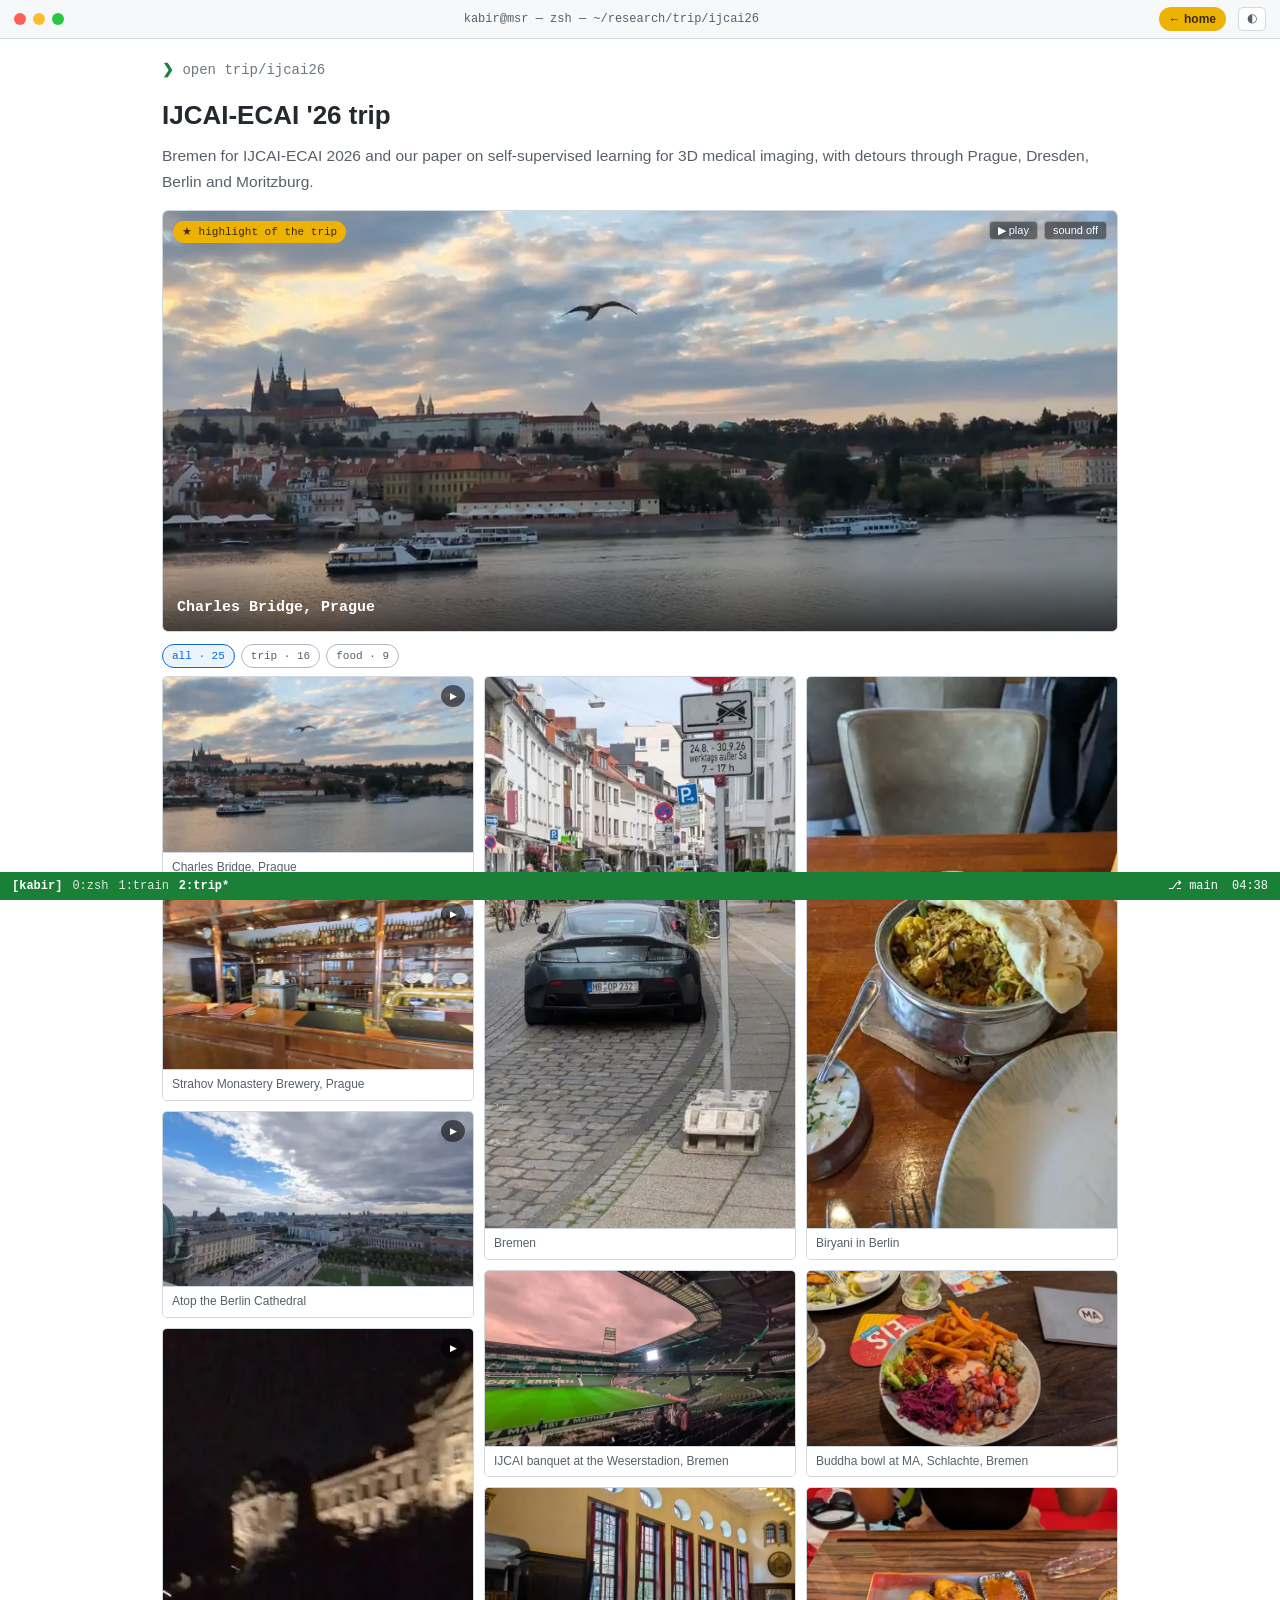
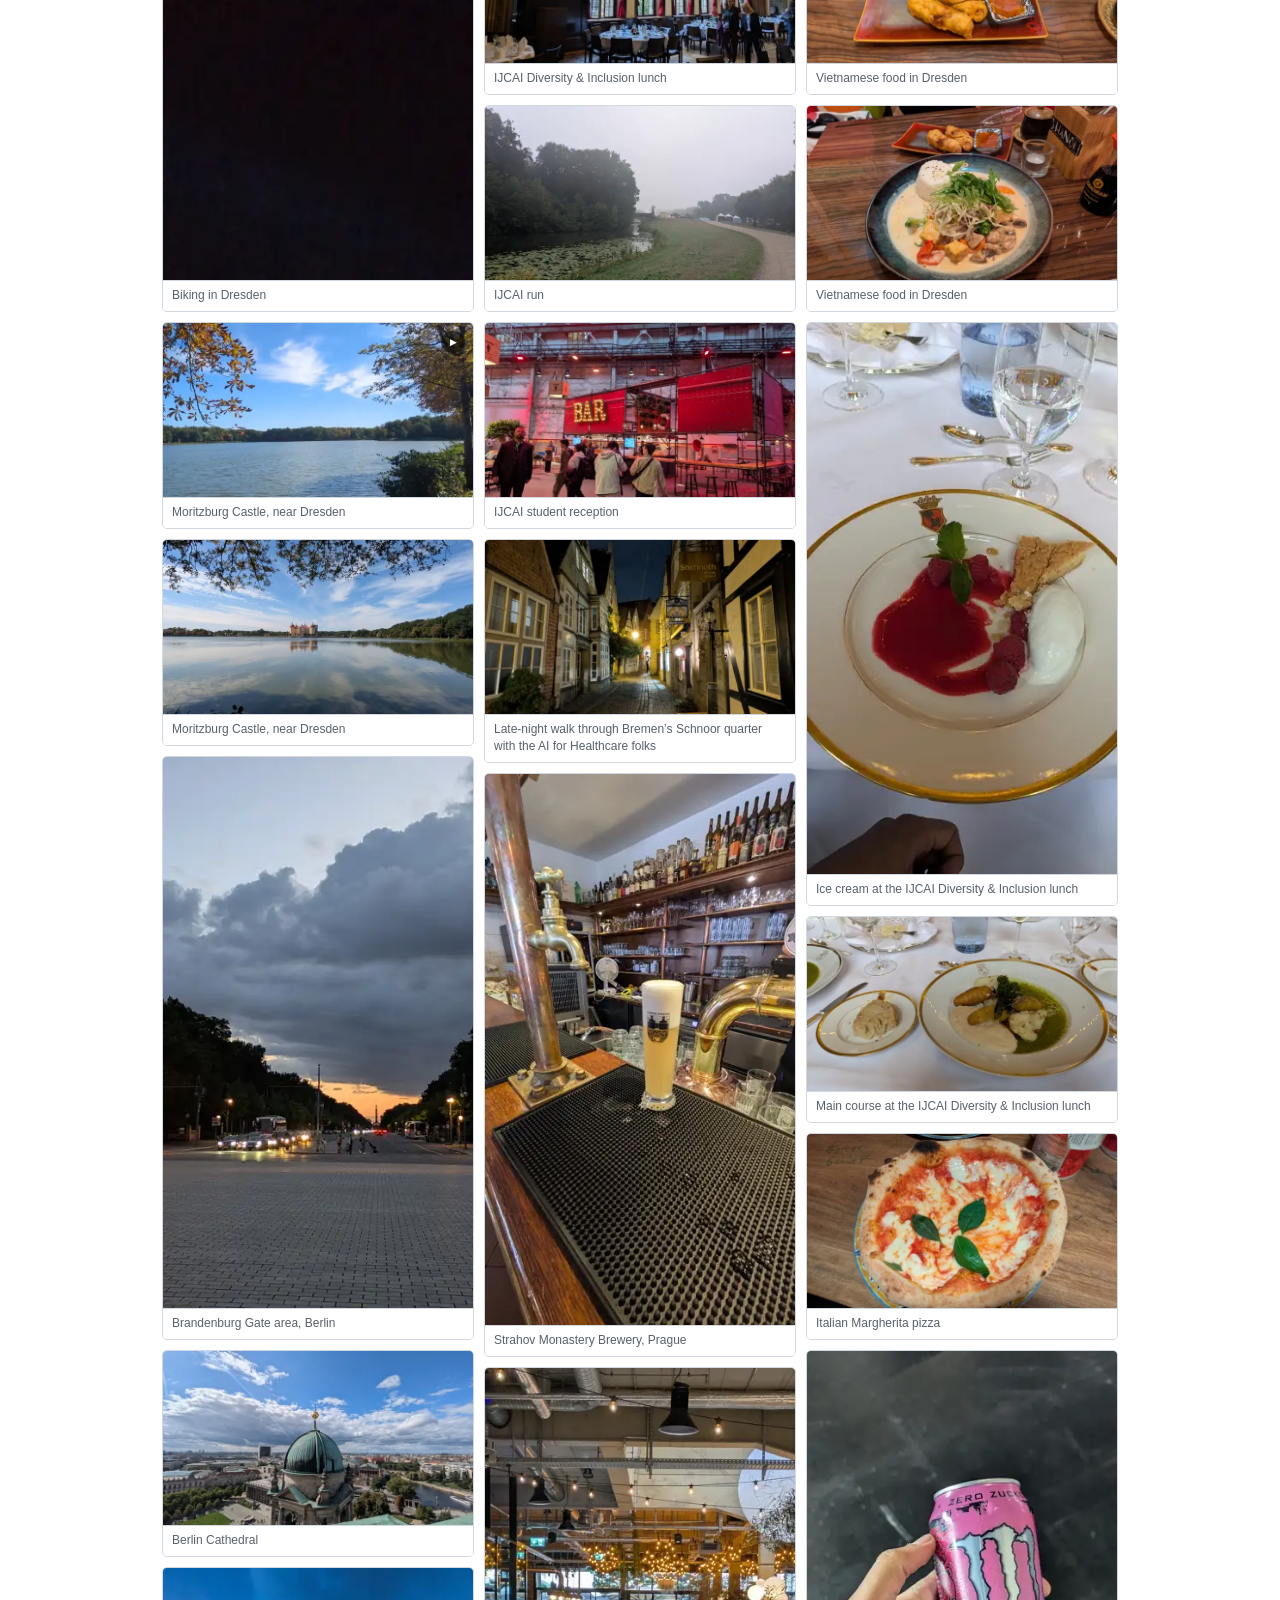
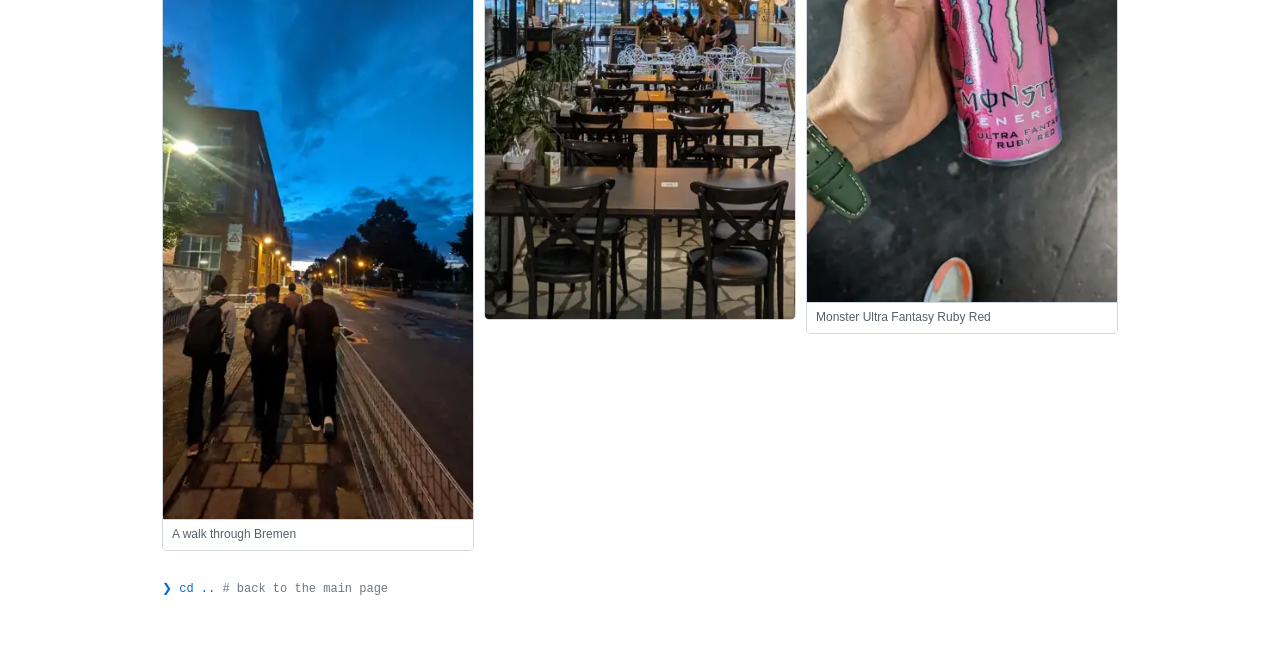
==== commit 23545082: "Mac Terminal fonts and a recruiter-friendly terminal layout - SF Mono / Menlo and the system UI font" ====
--- a/trip.html
+++ b/trip.html
@@ -9,16 +9,16 @@
     <script>
         try { var t = localStorage.getItem('theme'); if (t) document.documentElement.dataset.theme = t; } catch (e) {}
     </script>
-    <link rel="preconnect" href="https://fonts.googleapis.com">
-    <link rel="preconnect" href="https://fonts.gstatic.com" crossorigin>
-    <link rel="stylesheet" href="https://fonts.googleapis.com/css2?family=Inter:wght@400;500;600;700&family=JetBrains+Mono:wght@400;500;700&display=swap">
     <link rel="stylesheet" href="styles.css">
 </head>
 <body>
     <header class="titlebar">
-        <span class="dots" aria-hidden="true"><i></i><i></i><i></i></span>
-        <span class="title"><a href="index.html">kabir@msr — zsh — ~/research</a>/trip/ijcai26</span>
-        <button id="theme-toggle" class="theme-btn" type="button" aria-label="Toggle dark mode">◐ theme</button>
+        <div class="titlebar-top">
+            <span class="dots" aria-hidden="true"><i></i><i></i><i></i></span>
+            <span class="title"><a href="index.html">kabir@msr — zsh — ~/research</a>/trip/ijcai26</span>
+            <a class="trip-pill" href="index.html">← home</a>
+            <button id="theme-toggle" class="theme-btn" type="button" aria-label="Toggle dark mode">◐</button>
+        </div>
     </header>
 
     <main class="solo">
--- a/styles.css
+++ b/styles.css
@@ -32,9 +32,9 @@
     --c6: #5e9e43;
     --c7: #2e9cbf;
 
-    --sans: 'Inter', -apple-system, BlinkMacSystemFont, 'Segoe UI', sans-serif;
-    --mono: 'JetBrains Mono', 'SF Mono', Menlo, Consolas, monospace;
-    --bar-h: 38px;
+    --sans: -apple-system, BlinkMacSystemFont, 'SF Pro Text', 'Segoe UI', Roboto, 'Helvetica Neue', Arial, sans-serif;
+    --mono: ui-monospace, 'SF Mono', SFMono-Regular, Menlo, Monaco, 'Cascadia Mono', Consolas, 'Liberation Mono', monospace;
+    --bar-h: 72px;
     --status-h: 28px;
     color-scheme: light;
 }
@@ -92,20 +92,16 @@
 b { font-weight: 700; }
 .dim { color: var(--faint); }
 
-/* ---------- window title bar ---------- */
+/* ---------- window title bar + tabs (Terminal.app) ---------- */
 .titlebar {
     position: sticky;
     top: 0;
     z-index: 10;
-    height: var(--bar-h);
-    display: flex;
-    align-items: center;
-    gap: 14px;
-    padding: 0 14px;
     background: var(--chrome);
     border-bottom: 1px solid var(--rule);
     font-size: 12px;
 }
+.titlebar-top { height: 38px; display: flex; align-items: center; gap: 12px; padding: 0 14px; }
 .dots { display: flex; gap: 7px; }
 .dots i { width: 12px; height: 12px; border-radius: 50%; background: #ff5f57; }
 .dots i:nth-child(2) { background: #febc2e; }
@@ -114,8 +110,8 @@
 .title a { color: inherit; }
 .theme-btn {
     font: inherit;
-    font-size: 11.5px;
-    padding: 2px 9px;
+    width: 28px;
+    height: 24px;
     border: 1px solid var(--rule);
     border-radius: 5px;
     background: var(--panel);
@@ -123,6 +119,35 @@
     cursor: pointer;
 }
 .theme-btn:hover { color: var(--ink); border-color: var(--rule-strong); }
+.trip-pill {
+    padding: 2px 10px;
+    border-radius: 999px;
+    background: var(--gold);
+    color: #3d2a00;
+    font-family: var(--sans);
+    font-size: 12px;
+    font-weight: 600;
+    white-space: nowrap;
+}
+.trip-pill:hover { text-decoration: none; filter: brightness(1.05); }
+
+.tabs { display: flex; height: 34px; overflow-x: auto; scrollbar-width: none; border-top: 1px solid var(--rule); }
+.tabs::-webkit-scrollbar { display: none; }
+.tabs a {
+    flex: 1 0 auto;
+    display: flex;
+    align-items: center;
+    justify-content: center;
+    padding: 0 16px;
+    font-family: var(--sans);
+    font-size: 13px;
+    color: var(--muted);
+    border-left: 1px solid var(--rule);
+    background: color-mix(in srgb, var(--chrome) 70%, var(--rule));
+}
+.tabs a:first-child { border-left: 0; }
+.tabs a:hover { color: var(--ink); text-decoration: none; background: var(--hover); }
+.tabs a.active { background: var(--paper); color: var(--ink); font-weight: 600; }
 
 /* ---------- panes: session | train (sticky) ---------- */
 .panes {
@@ -151,6 +176,12 @@
 .cmd.flash { animation: flash 1.4s ease; }
 @keyframes flash { 0% { background: var(--link-soft); } 100% { background: transparent; } }
 
+.sec-head { display: flex; flex-wrap: wrap; align-items: baseline; gap: 4px 14px; margin-bottom: 14px; }
+.sec-head h2 { font-family: var(--sans); font-size: 21px; font-weight: 700; margin: 0; letter-spacing: -0.01em; }
+.cmdline { font-size: 12px; color: var(--faint); }
+.cmdline .arrow { color: var(--green); font-weight: 700; }
+.cmdline b { color: var(--muted); }
+
 .ps1 { color: var(--ink); white-space: nowrap; overflow: hidden; text-overflow: ellipsis; }
 .ps1 .u { color: var(--green); font-weight: 700; }
 .ps1 .p { color: var(--blue); font-weight: 700; }
@@ -160,12 +191,26 @@
 
 .out { margin-top: 12px; }
 
-/* whoami */
-.who { display: flex; gap: 16px; align-items: center; }
-.avatar { width: 64px; height: 64px; border-radius: 50%; border: 1px solid var(--rule); flex: 0 0 auto; }
-.who .name { font-size: 16px; font-weight: 700; color: var(--ink); }
-.who .dim { font-size: 12.5px; }
-.flags { display: flex; flex-wrap: wrap; gap: 4px 14px; margin-top: 4px; font-size: 12.5px; }
+/* intro */
+.hero .cmdline { margin-bottom: 14px; }
+.who { display: flex; gap: 18px; align-items: center; }
+.avatar { width: 88px; height: 88px; border-radius: 50%; border: 1px solid var(--rule); flex: 0 0 auto; }
+.who h1 { font-family: var(--sans); font-size: 32px; font-weight: 700; letter-spacing: -0.02em; line-height: 1.15; margin: 0 0 4px; }
+.tagline { font-family: var(--sans); font-size: 15px; color: var(--muted); }
+.links { display: flex; flex-wrap: wrap; gap: 8px; margin: 18px 0 20px; }
+.links a {
+    padding: 5px 13px;
+    border: 1px solid var(--rule-strong);
+    border-radius: 6px;
+    font-family: var(--sans);
+    font-size: 13.5px;
+    font-weight: 500;
+    color: var(--ink);
+    background: var(--panel);
+}
+.links a:hover { border-color: var(--link); color: var(--link); text-decoration: none; }
+.links a.primary { background: var(--green); border-color: var(--green); color: var(--paper); }
+.links a.primary:hover { color: var(--paper); filter: brightness(1.08); }
 
 /* ls */
 .files { display: flex; flex-wrap: wrap; gap: 4px 22px; }
@@ -183,7 +228,7 @@
 
 /* yaml */
 .yaml .ln { display: grid; grid-template-columns: 24ch minmax(0, 1fr); gap: 16px; padding: 6px 0; }
-.yaml .k { color: var(--cyan); }
+.yaml .k { color: var(--cyan); font-size: 13px; padding-top: 2px; }
 .yaml .v { font-family: var(--sans); font-size: 15px; color: var(--ink); }
 
 /* git log --graph */
@@ -205,14 +250,30 @@
     border-left: 1.5px solid var(--red);
     opacity: 0.6;
 }
-.gitlog .hash { color: var(--yellow); }
-.gitlog .ref { color: var(--cyan); font-weight: 700; }
-.gitlog .ref.tag { color: var(--magenta); }
-.gitlog .date { color: var(--faint); font-size: 12.5px; }
+.gitlog .msg { font-family: var(--sans); font-size: 16px; }
+.gitlog .ref { margin-left: 6px; padding: 0 6px; border-radius: 4px; font-family: var(--mono); font-size: 11px; font-weight: 700; color: var(--cyan); background: color-mix(in srgb, var(--cyan) 12%, transparent); }
+.gitlog .ref.tag { color: var(--magenta); background: color-mix(in srgb, var(--magenta) 12%, transparent); }
+.gitlog .date { color: var(--yellow); font-size: 12px; }
 .gitlog .desc { font-family: var(--sans); font-size: 15px; color: var(--muted); margin-top: 2px; }
 
-/* bibtex */
-.bib { white-space: pre-wrap; font-size: 12.5px; padding: 14px 16px; border: 1px solid var(--rule); border-radius: 6px; background: var(--panel-soft); }
+/* publications */
+.pub { font-family: var(--sans); }
+.pub-title { font-size: 16.5px; font-weight: 700; line-height: 1.45; margin-bottom: 4px; }
+.pub-meta { font-size: 14.5px; color: var(--muted); }
+.pub-links { margin: 6px 0 4px; font-size: 14px; }
+.badge {
+    margin-left: 6px;
+    padding: 1px 8px;
+    border-radius: 999px;
+    font-size: 11px;
+    font-weight: 600;
+    letter-spacing: 0.04em;
+    text-transform: uppercase;
+    color: var(--green);
+    background: color-mix(in srgb, var(--green) 13%, transparent);
+}
+.pub details { font-family: var(--mono); }
+.bib { white-space: pre-wrap; font-size: 12px; margin-top: 8px; padding: 12px 14px; border: 1px solid var(--rule); border-radius: 6px; background: var(--panel-soft); }
 .bib .at { color: var(--magenta); font-weight: 700; }
 .bib .key { color: var(--yellow); }
 .bib .f { color: var(--cyan); }
@@ -223,7 +284,7 @@
 .proj { padding: 0 0 18px; }
 .proj .row { display: flex; flex-wrap: wrap; gap: 4px 16px; align-items: baseline; }
 .perm { color: var(--faint); }
-.pname { color: var(--blue); font-weight: 700; }
+.pname { color: var(--blue); font-family: var(--sans); font-size: 16px; font-weight: 700; }
 .tags { color: var(--yellow); font-size: 12px; }
 .proj .desc { font-family: var(--sans); font-size: 15px; color: var(--muted); margin: 3px 0 2px; }
 summary { cursor: pointer; color: var(--faint); width: fit-content; list-style: none; font-size: 12.5px; }
@@ -257,7 +318,17 @@
 .trip-card-text b { font-size: 13px; }
 
 /* live prompt + typed outputs */
-#repl { display: flex; align-items: center; gap: 0.6ch; cursor: text; overflow: visible; }
+#repl {
+    display: flex;
+    align-items: center;
+    gap: 0.6ch;
+    cursor: text;
+    overflow: visible;
+    padding: 10px 14px;
+    border: 1px solid var(--rule);
+    border-radius: 8px;
+    background: var(--panel-soft);
+}
 #repl label { white-space: nowrap; }
 #repl-in {
     flex: 1;
@@ -272,6 +343,7 @@
 }
 #repl-in::placeholder { color: var(--faint); opacity: 0.7; }
 .typed { margin-bottom: 14px; }
+#repl-out:not(:empty) { margin-bottom: 14px; }
 .pre { white-space: pre-wrap; }
 .pre.err { color: var(--red); }
 .pre.ok { color: var(--green); }
@@ -563,12 +635,13 @@
     body { font-size: 12.5px; }
     .panes { padding: 0 16px; }
     .session { padding-top: 22px; }
-    .ps1 .g, .ps1 .u { display: none; }
-    .title { font-size: 11px; }
-    .dots { display: none; }
+    .ps1 .u { display: none; }
+    .title { display: none; }
+    .titlebar-top { justify-content: space-between; }
+    .tabs a { padding: 0 12px; font-size: 12.5px; }
+    .who h1 { font-size: 25px; }
+    .avatar { width: 64px; height: 64px; }
     .yaml .ln { grid-template-columns: minmax(0, 1fr); gap: 0; padding: 4px 0; }
-    .prose h1 { font-size: 20px; }
-    .who { align-items: flex-start; }
     .sb-branch, .sb-name, #clock { display: none; }
     .log { font-size: 10.5px; }
     .g-grid { columns: 2 140px; column-gap: 8px; }
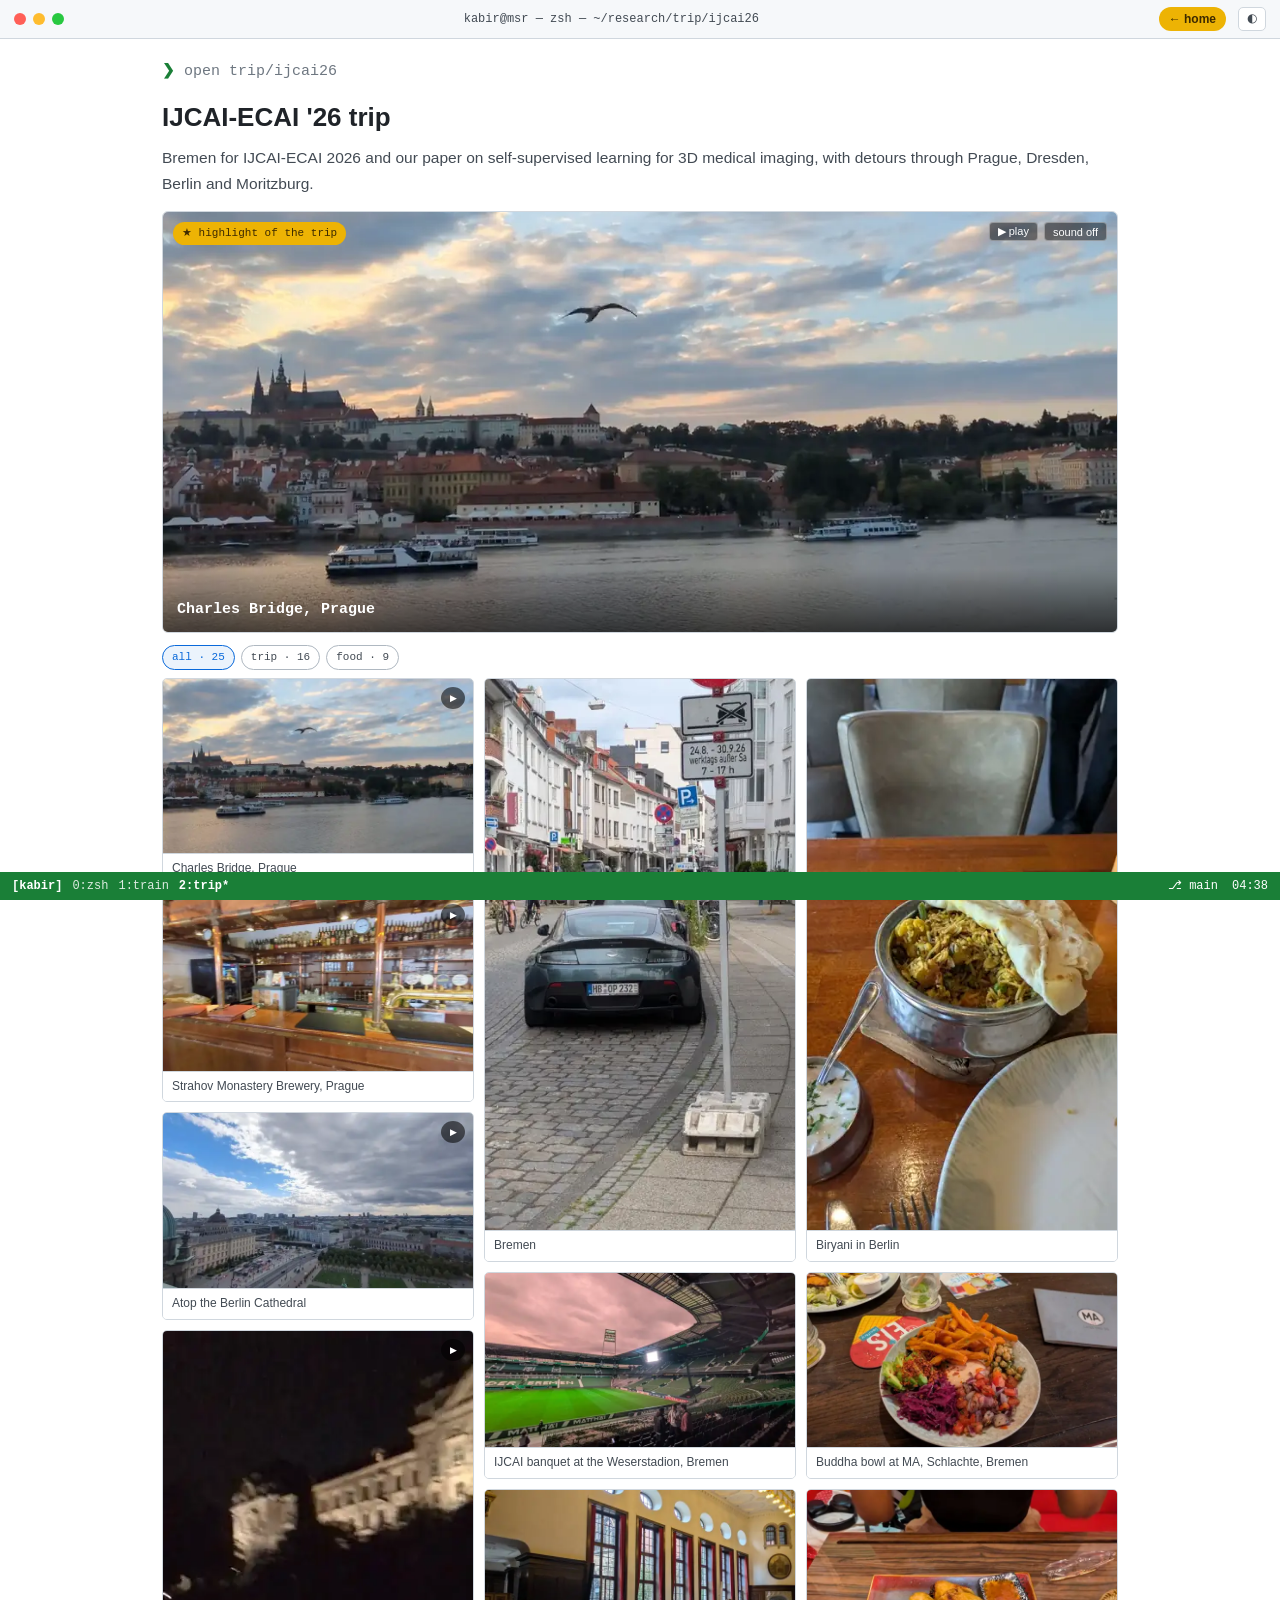
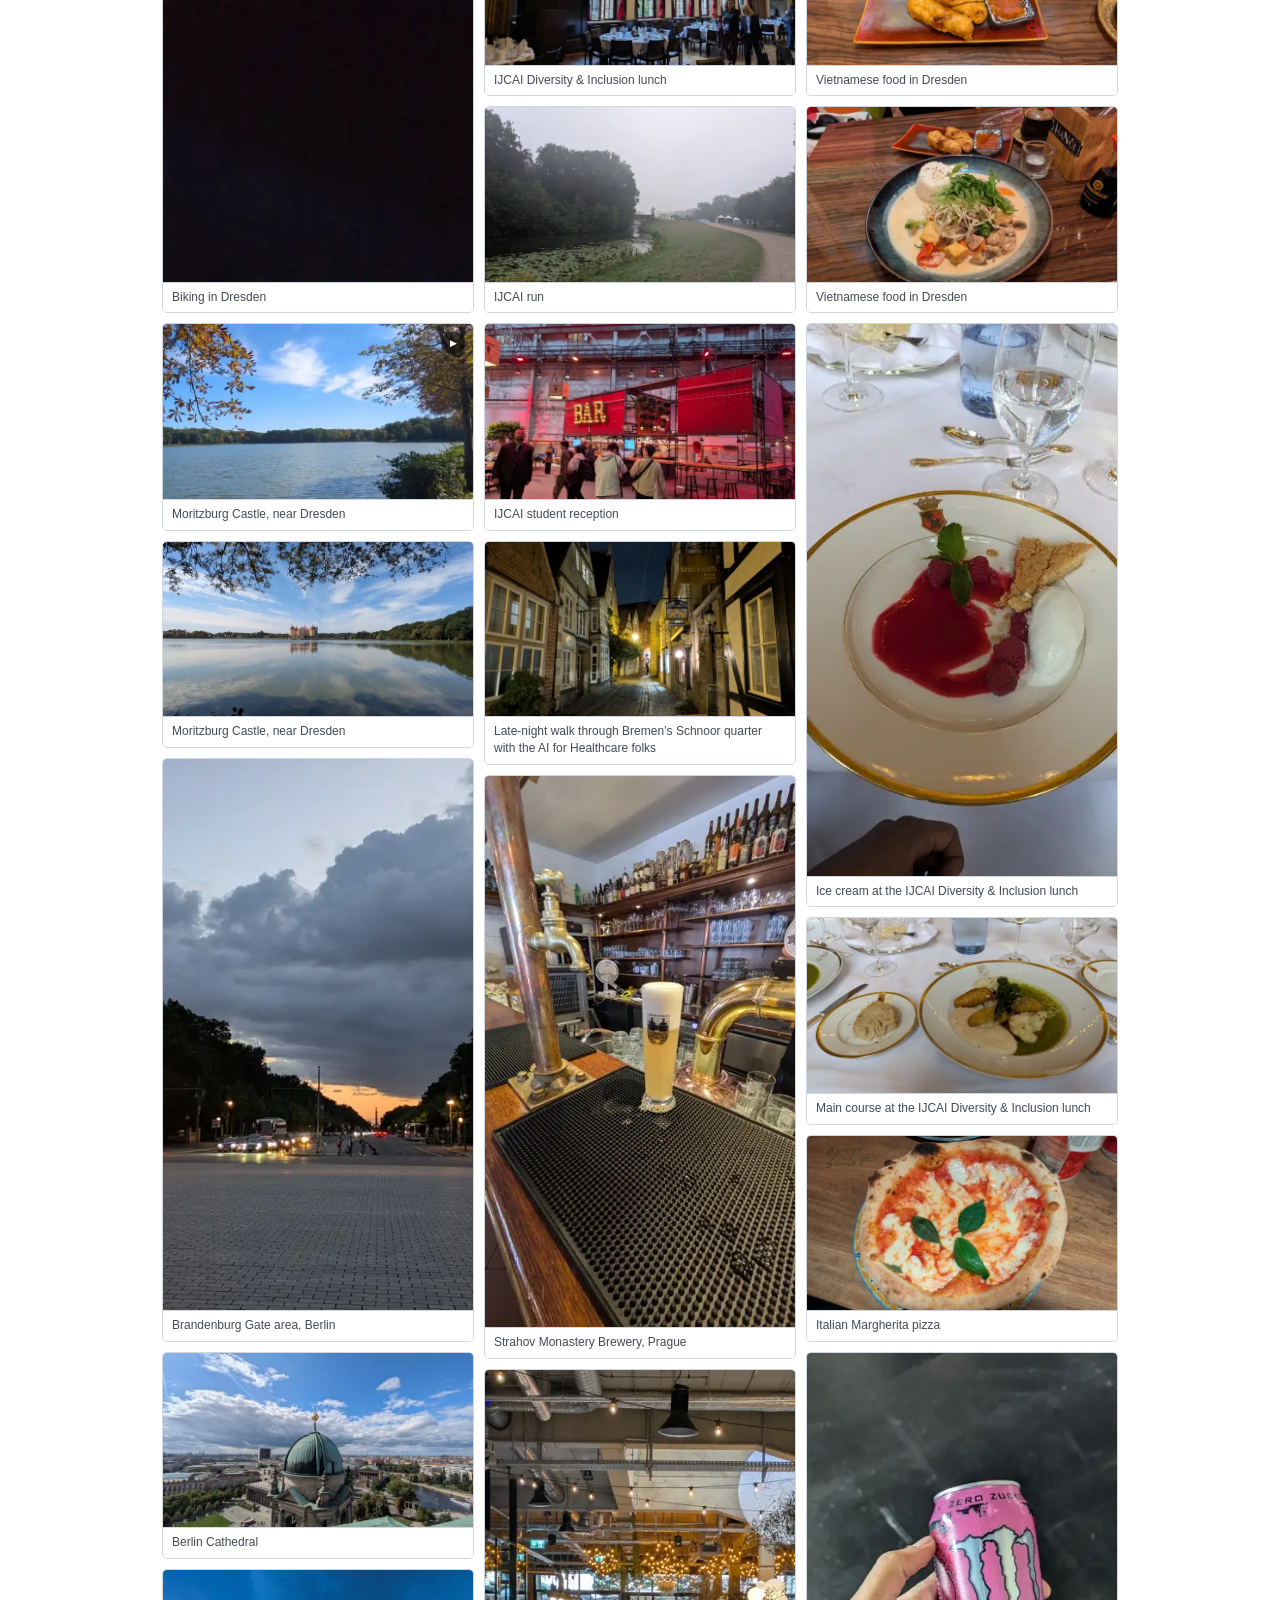
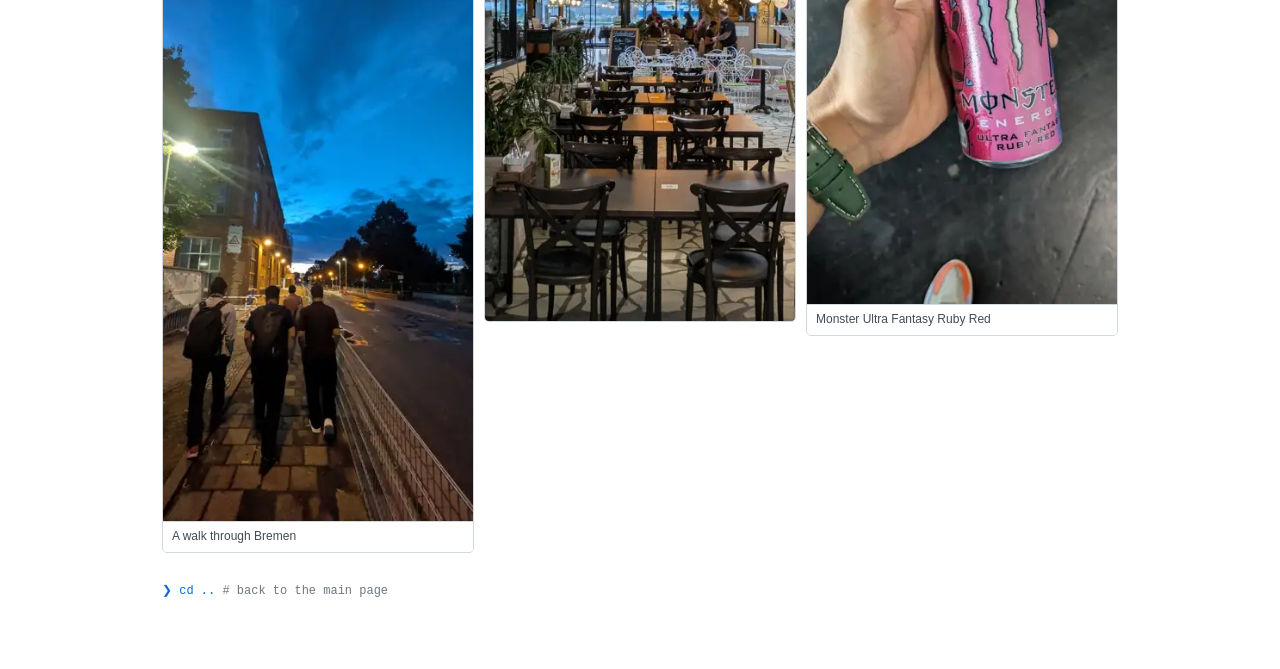
==== commit 27d55fc1: "Defer scripts so the page renders without waiting on JS Co-Authored-By: Claude Opus 5.5 <noreply@ant" ====
--- a/trip.html
+++ b/trip.html
@@ -43,7 +43,7 @@
         </span>
     </footer>
 
-    <script src="script.js"></script>
+    <script src="script.js" defer></script>
     <script src="gallery.js" defer></script>
 </body>
 </html>
--- a/styles.css
+++ b/styles.css
@@ -4,8 +4,8 @@
     --panel: #ffffff;
     --panel-soft: #f6f8fa;
     --hover: #eaeef2;
-    --ink: #24292f;
-    --muted: #57606a;
+    --ink: #1f2328;
+    --muted: #424a53;
     --faint: #6e7781;
     --rule: #d0d7de;
     --rule-strong: #afb8c1;
@@ -79,7 +79,7 @@
 body {
     margin: 0;
     font-family: var(--mono);
-    font-size: 14px;
+    font-size: 15px;
     line-height: 1.7;
     color: var(--ink);
     background: var(--paper);
@@ -159,7 +159,7 @@
 }
 .session { grid-area: a; min-width: 0; padding-top: 36px; }
 .session-b { grid-area: b; padding-top: 0; padding-bottom: 36px; }
-.train { grid-area: train; }
+.side-col { grid-area: train; display: flex; flex-direction: column; gap: 16px; }
 
 @media (min-width: 1080px) {
     .panes {
@@ -168,7 +168,15 @@
         grid-template-rows: auto 1fr;
         column-gap: 56px;
     }
-    .train { position: sticky; top: calc(var(--bar-h) + 24px); align-self: start; margin-top: 36px; }
+    .side-col {
+        position: sticky;
+        top: calc(var(--bar-h) + 24px);
+        align-self: start;
+        margin-top: 36px;
+        max-height: calc(100vh - var(--bar-h) - var(--status-h) - 40px);
+        overflow-y: auto;            /* short laptop screens: the column scrolls instead of getting cut off */
+        scrollbar-width: thin;
+    }
 }
 
 /* ---------- commands + prompt ---------- */
@@ -177,7 +185,8 @@
 @keyframes flash { 0% { background: var(--link-soft); } 100% { background: transparent; } }
 
 .sec-head { display: flex; flex-wrap: wrap; align-items: baseline; gap: 4px 14px; margin-bottom: 14px; }
-.sec-head h2 { font-family: var(--sans); font-size: 21px; font-weight: 700; margin: 0; letter-spacing: -0.01em; }
+.sec-head h2 { font-family: var(--mono); font-size: 21px; font-weight: 800; margin: 0; letter-spacing: -0.02em; }
+.sec-head h2::before { content: '## '; color: var(--magenta); }
 .cmdline { font-size: 12px; color: var(--faint); }
 .cmdline .arrow { color: var(--green); font-weight: 700; }
 .cmdline b { color: var(--muted); }
@@ -195,8 +204,8 @@
 .hero .cmdline { margin-bottom: 14px; }
 .who { display: flex; gap: 18px; align-items: center; }
 .avatar { width: 88px; height: 88px; border-radius: 50%; border: 1px solid var(--rule); flex: 0 0 auto; }
-.who h1 { font-family: var(--sans); font-size: 32px; font-weight: 700; letter-spacing: -0.02em; line-height: 1.15; margin: 0 0 4px; }
-.tagline { font-family: var(--sans); font-size: 15px; color: var(--muted); }
+.who h1 { font-family: var(--mono); font-size: 32px; font-weight: 800; letter-spacing: -0.03em; line-height: 1.15; margin: 0 0 6px; }
+.tagline { font-family: var(--sans); font-size: 16px; color: var(--muted); }
 .links { display: flex; flex-wrap: wrap; gap: 8px; margin: 18px 0 20px; }
 .links a {
     padding: 5px 13px;
@@ -220,11 +229,47 @@
 .files a:hover { color: var(--link); }
 
 /* cat about.md: prose reads in Inter */
-.prose { font-family: var(--sans); font-size: 15.5px; line-height: 1.75; }
+.prose { font-family: var(--sans); font-size: 16px; line-height: 1.75; }
 .prose h1 { font-family: var(--mono); font-size: 26px; margin: 4px 0 12px; line-height: 1.25; }
 .prose h1 .md { color: var(--magenta); }
 .prose p { margin: 0 0 10px; }
-.prose .lede { font-size: 16.5px; color: var(--muted); }
+.prose .lede { font-size: 17.5px; color: var(--ink); font-weight: 500; }
+
+/* research interests as chips in the intro */
+.interests { display: flex; flex-wrap: wrap; align-items: center; gap: 6px; margin: 0 0 20px; }
+.chips-label { color: var(--faint); font-size: 12px; margin-right: 4px; }
+.chips-label::before { content: '❯ '; color: var(--green); font-weight: 700; }
+.chip {
+    padding: 2px 11px;
+    border-radius: 999px;
+    font-size: 12.5px;
+    font-weight: 600;
+    color: var(--cyan);
+    background: color-mix(in srgb, var(--cyan) 11%, transparent);
+    border: 1px solid color-mix(in srgb, var(--cyan) 25%, transparent);
+    cursor: default;
+}
+
+/* professors I've worked with */
+a.prof { font-weight: 600; border-bottom: 1px dashed currentColor; }
+a.prof:hover { text-decoration: none; border-bottom-style: solid; }
+
+/* news */
+.news { list-style: none; padding: 0; margin: 0; }
+.news li { display: grid; grid-template-columns: 15ch minmax(0, 1fr); gap: 16px; padding: 7px 0; }
+.news .when { color: var(--yellow); font-size: 12.5px; padding-top: 2px; white-space: nowrap; }
+.news .what { font-family: var(--sans); font-size: 15.5px; }
+.news .tag {
+    padding: 1px 8px;
+    border-radius: 999px;
+    font-family: var(--mono);
+    font-size: 10.5px;
+    font-weight: 700;
+    vertical-align: 1px;
+    color: var(--blue);
+    background: color-mix(in srgb, var(--blue) 12%, transparent);
+}
+.news .tag.now { color: var(--green); background: color-mix(in srgb, var(--green) 13%, transparent); }
 
 /* yaml */
 .yaml .ln { display: grid; grid-template-columns: 24ch minmax(0, 1fr); gap: 16px; padding: 6px 0; }
@@ -250,16 +295,16 @@
     border-left: 1.5px solid var(--red);
     opacity: 0.6;
 }
-.gitlog .msg { font-family: var(--sans); font-size: 16px; }
+.gitlog .msg { font-family: var(--sans); font-size: 16.5px; }
 .gitlog .ref { margin-left: 6px; padding: 0 6px; border-radius: 4px; font-family: var(--mono); font-size: 11px; font-weight: 700; color: var(--cyan); background: color-mix(in srgb, var(--cyan) 12%, transparent); }
 .gitlog .ref.tag { color: var(--magenta); background: color-mix(in srgb, var(--magenta) 12%, transparent); }
 .gitlog .date { color: var(--yellow); font-size: 12px; }
-.gitlog .desc { font-family: var(--sans); font-size: 15px; color: var(--muted); margin-top: 2px; }
+.gitlog .desc { font-family: var(--sans); font-size: 15.5px; color: var(--muted); margin-top: 2px; }
 
 /* publications */
 .pub { font-family: var(--sans); }
-.pub-title { font-size: 16.5px; font-weight: 700; line-height: 1.45; margin-bottom: 4px; }
-.pub-meta { font-size: 14.5px; color: var(--muted); }
+.pub-title { font-size: 17px; font-weight: 700; line-height: 1.45; margin-bottom: 4px; }
+.pub-meta { font-size: 15px; color: var(--muted); }
 .pub-links { margin: 6px 0 4px; font-size: 14px; }
 .badge {
     margin-left: 6px;
@@ -286,7 +331,7 @@
 .perm { color: var(--faint); }
 .pname { color: var(--blue); font-family: var(--sans); font-size: 16px; font-weight: 700; }
 .tags { color: var(--yellow); font-size: 12px; }
-.proj .desc { font-family: var(--sans); font-size: 15px; color: var(--muted); margin: 3px 0 2px; }
+.proj .desc { font-family: var(--sans); font-size: 15.5px; color: var(--muted); margin: 3px 0 2px; }
 summary { cursor: pointer; color: var(--faint); width: fit-content; list-style: none; font-size: 12.5px; }
 summary::-webkit-details-marker { display: none; }
 summary::before { content: '▸ '; }
@@ -454,6 +499,20 @@
     pointer-events: none;
 }
 .tbc.show { transform: none; }
+
+/* "now" card under the model */
+.now {
+    padding: 10px 12px 12px;
+    border: 1px solid var(--rule);
+    border-radius: 10px;
+    background: var(--panel-soft);
+    font-size: 12px;
+}
+.now-head { color: var(--faint); margin-bottom: 6px; }
+.now-head .arrow { color: var(--green); font-weight: 700; }
+.now-row { display: grid; grid-template-columns: 11ch minmax(0, 1fr); gap: 8px; padding: 3px 0; }
+.now-k { color: var(--faint); white-space: nowrap; }
+.now-row > span:last-child { font-family: var(--sans); font-size: 13.5px; color: var(--ink); }
 
 /* ---------- tmux status bar ---------- */
 .statusbar {
@@ -628,7 +687,7 @@
 
 /* ---------- small screens ---------- */
 @media (max-width: 1079px) {
-    .train { width: 100%; max-width: 360px; margin: 0 auto 44px; }
+    .side-col { width: 100%; max-width: 360px; margin: 0 auto 44px; }
 }
 
 @media (max-width: 600px) {
@@ -642,6 +701,7 @@
     .who h1 { font-size: 25px; }
     .avatar { width: 64px; height: 64px; }
     .yaml .ln { grid-template-columns: minmax(0, 1fr); gap: 0; padding: 4px 0; }
+    .news li { grid-template-columns: minmax(0, 1fr); gap: 0; }
     .sb-branch, .sb-name, #clock { display: none; }
     .log { font-size: 10.5px; }
     .g-grid { columns: 2 140px; column-gap: 8px; }
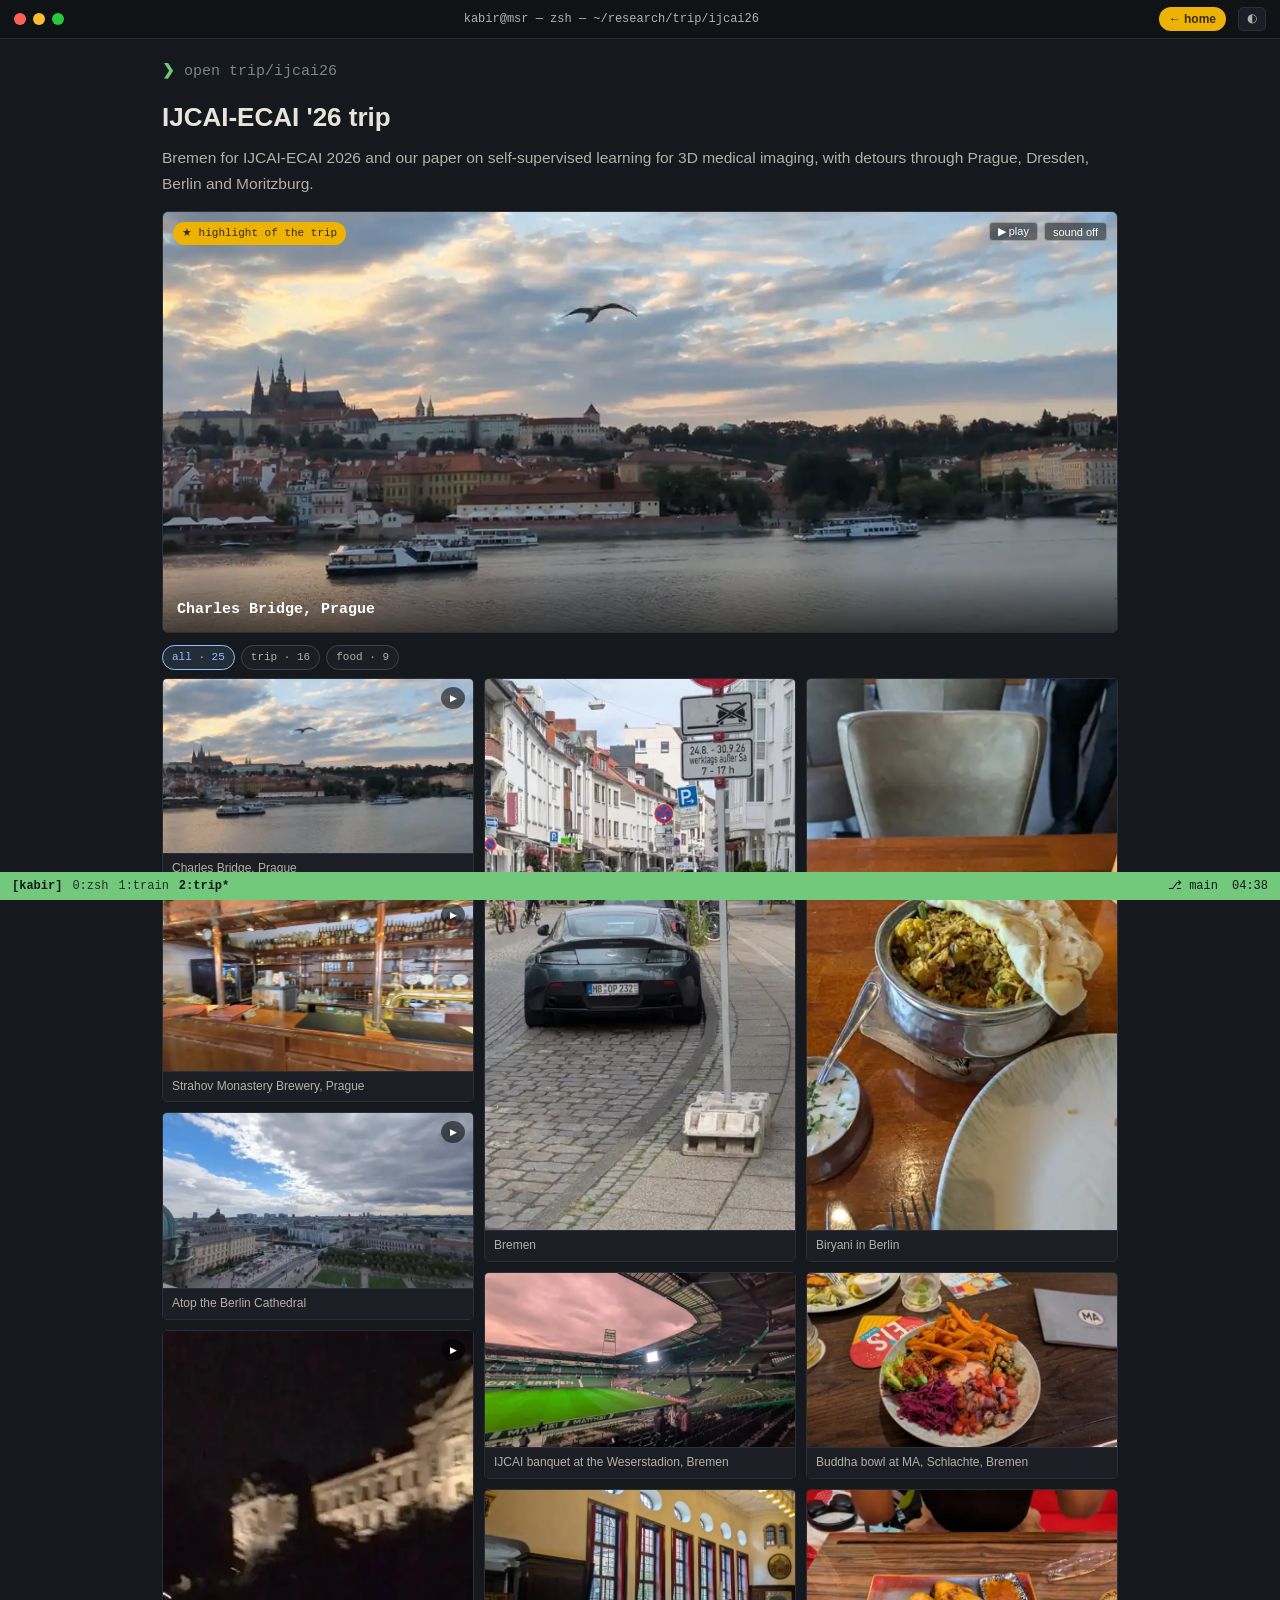
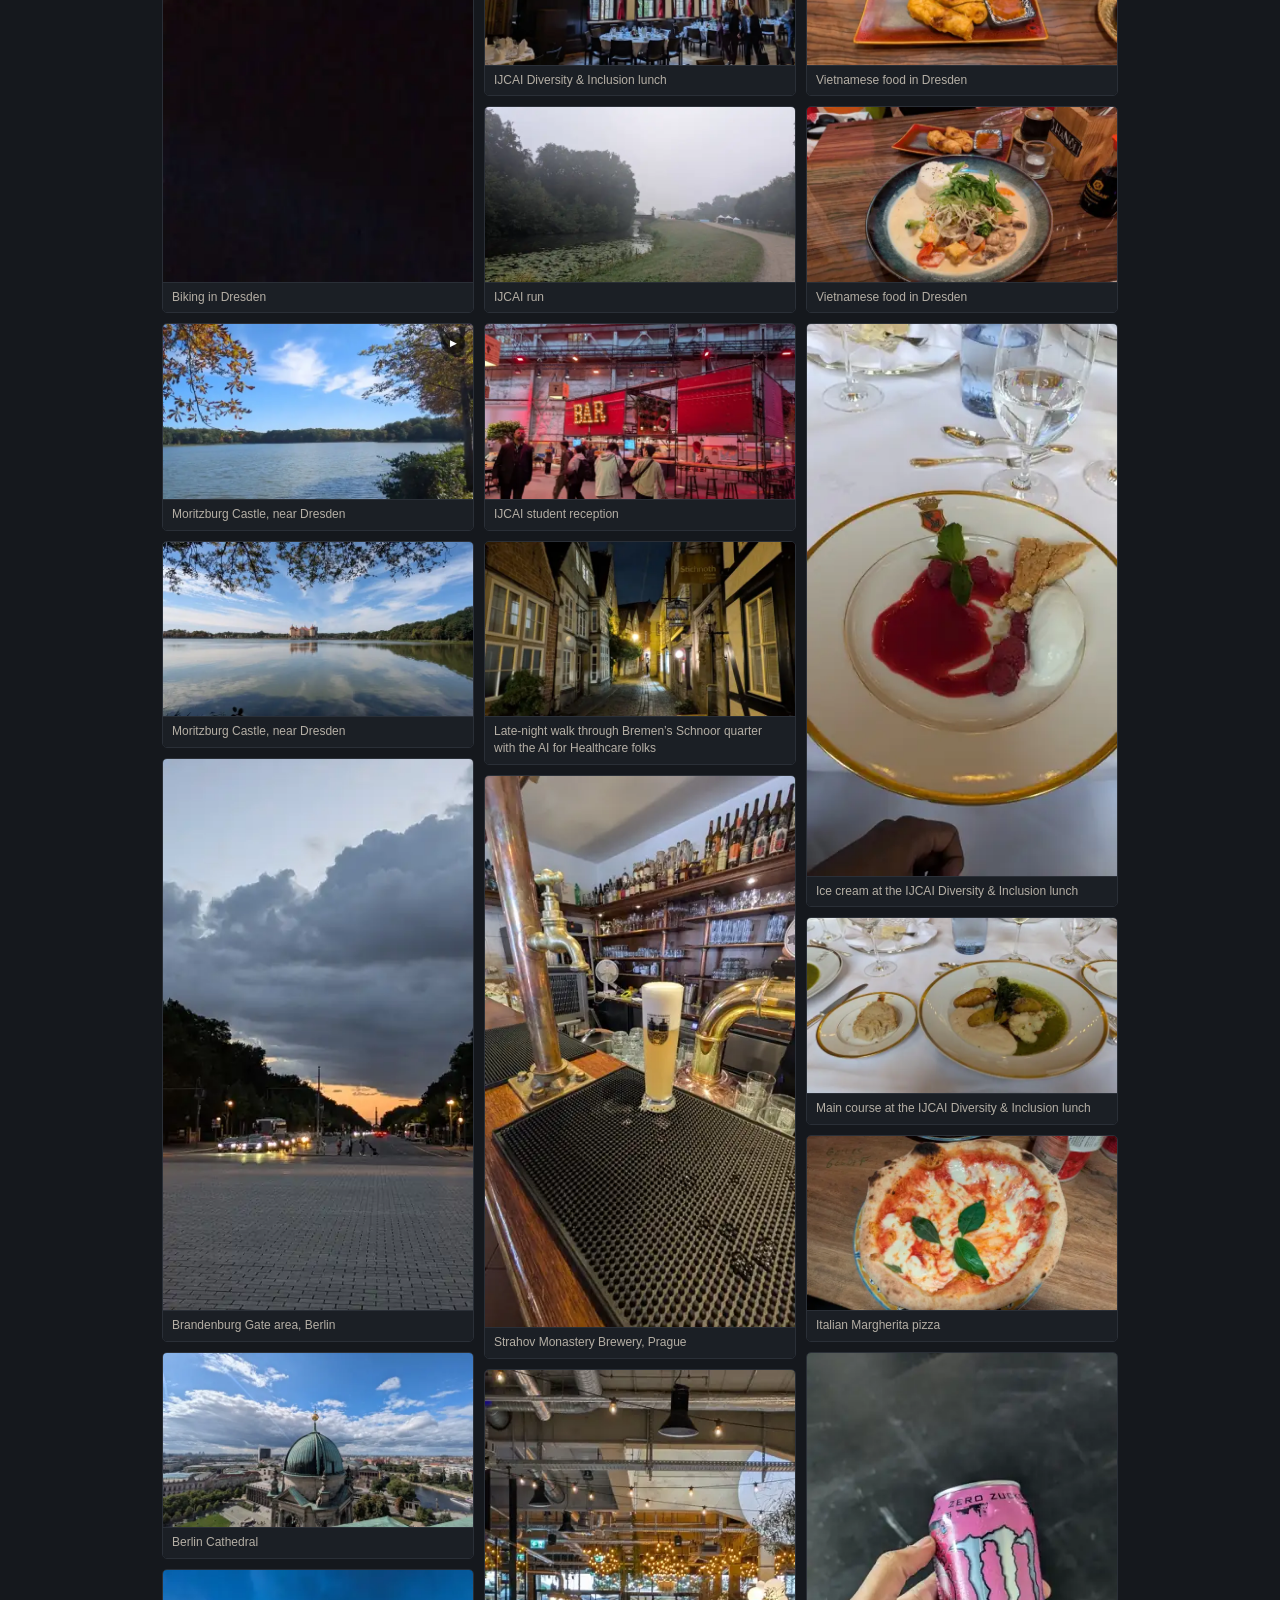
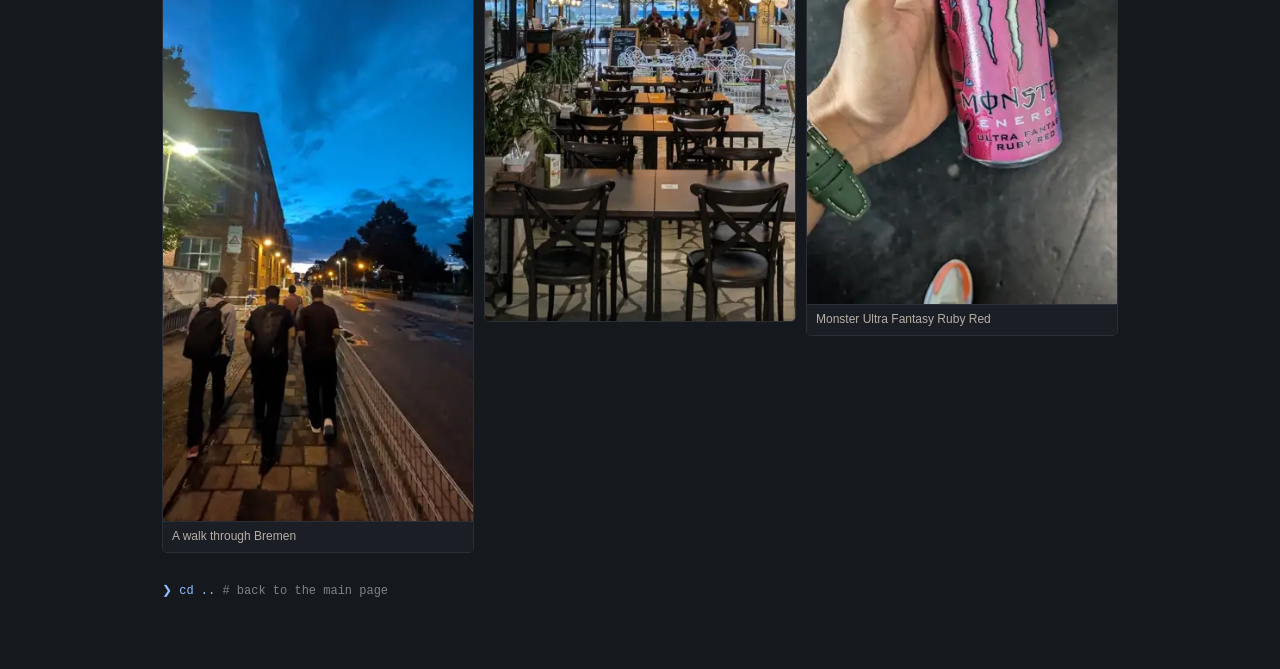
==== commit 600a2f56: "Dark by default, tidier header and interests, JoJo footnote - Black theme is the default for new vis" ====
--- a/trip.html
+++ b/trip.html
@@ -7,9 +7,13 @@
     <title>IJCAI '26 Trip · Kabir J</title>
     <meta name="description" content="Photos and videos from Kabir's IJCAI-ECAI 2026 trip: Bremen, Prague, Dresden, Berlin and Moritzburg.">
     <script>
-        try { var t = localStorage.getItem('theme'); if (t) document.documentElement.dataset.theme = t; } catch (e) {}
+        var t = 'dark';                                   // black by default; ◐ switches and is remembered
+        try { t = localStorage.getItem('theme') || t; } catch (e) {}
+        document.documentElement.dataset.theme = t;
     </script>
     <link rel="stylesheet" href="styles.css">
+    <link rel="preload" href="static/ijcai/gallery.json" as="fetch" crossorigin>
+    <link rel="preload" href="gallery.js" as="script">
 </head>
 <body>
     <header class="titlebar">
--- a/styles.css
+++ b/styles.css
@@ -40,26 +40,27 @@
 }
 
 :root[data-theme="dark"] {
-    --paper: #1a1b26;
-    --panel: #1f2335;
-    --panel-soft: #16161e;
-    --hover: #292e42;
-    --ink: #c0caf5;
-    --muted: #a9b1d6;
-    --faint: #565f89;
-    --rule: #2f344d;
-    --rule-strong: #414868;
-    --chrome: #16161e;
-    --green: #9ece6a;
-    --blue: #7aa2f7;
-    --yellow: #e0af68;
-    --magenta: #bb9af7;
-    --cyan: #7dcfff;
-    --red: #f7768e;
-    --link: #7aa2f7;
-    --link-soft: rgba(122, 162, 247, 0.14);
-    --accent: #7aa2f7;
-    --me: #e0af68;
+    /* neutral near-black, warm text (no blue cast) */
+    --paper: #15181d;
+    --panel: #1b1f25;
+    --panel-soft: #111418;
+    --hover: #252b33;
+    --ink: #e8e4dc;
+    --muted: #b5afa5;
+    --faint: #7c838c;
+    --rule: #2a2f37;
+    --rule-strong: #3d444e;
+    --chrome: #101316;
+    --green: #72c87b;
+    --blue: #8fc0ff;
+    --yellow: #f2b76b;
+    --magenta: #d7a3ff;
+    --cyan: #77d8c8;
+    --red: #f08aa3;
+    --link: #8fc0ff;
+    --link-soft: rgba(143, 192, 255, 0.12);
+    --accent: #8fc0ff;
+    --me: #f2b76b;
     --c0: #f08aa3;
     --c1: #6fd3b0;
     --c2: #f0c165;
@@ -160,6 +161,7 @@
 .session { grid-area: a; min-width: 0; padding-top: 36px; }
 .session-b { grid-area: b; padding-top: 0; padding-bottom: 36px; }
 .side-col { grid-area: train; display: flex; flex-direction: column; gap: 16px; }
+.side-col > *, .train > * { flex-shrink: 0; }   /* when the column is taller than the window it scrolls; nothing gets squeezed */
 
 @media (min-width: 1080px) {
     .panes {
@@ -395,7 +397,9 @@
 .pre.dim { color: var(--faint); }
 .pre.warn { color: var(--yellow); font-weight: 700; }
 
-.foot { display: flex; justify-content: space-between; gap: 12px; margin-top: 28px; font-size: 12px; }
+.foot { display: flex; flex-wrap: wrap; justify-content: space-between; gap: 6px 12px; margin-top: 28px; font-size: 12px; }
+.foot .jojo-note { order: 3; flex-basis: 100%; font-size: 11px; opacity: 0.8; }
+.foot .jojo-note b { font-weight: 600; }
 .res { opacity: 0; filter: blur(5px); transition: opacity 0.3s ease, filter 0.5s ease; transition-delay: 0s; }
 .res:hover { opacity: 1; filter: blur(0); transition-delay: 3s; }
 
@@ -433,6 +437,37 @@
 
 .canvas-wrap { position: relative; width: 100%; aspect-ratio: 1 / 1; margin: 0 auto; overflow: hidden; }
 #ssl-canvas { display: block; width: 100%; height: 100%; cursor: crosshair; touch-action: none; }
+#ssl-canvas { transition: filter 0.25s ease; }
+.canvas-wrap.timestop #ssl-canvas { filter: invert(1) hue-rotate(180deg) saturate(0.6) contrast(1.1); }   /* ZA WARUDO */
+.canvas-wrap.kingcrimson #ssl-canvas { filter: sepia(1) hue-rotate(-50deg) saturate(3) brightness(0.9); }   /* King Crimson */
+.canvas-wrap.bitesdust #ssl-canvas { filter: sepia(0.5) hue-rotate(290deg) saturate(1.8); }                /* Bites the Dust */
+.canvas-wrap.crazydiamond #ssl-canvas { filter: hue-rotate(150deg) saturate(1.6) brightness(1.05); }        /* Crazy Diamond */
+.canvas-wrap.echoes #ssl-canvas { filter: sepia(0.4) hue-rotate(60deg) saturate(1.8); }                     /* Echoes Act 3 */
+.canvas-wrap.emerald #ssl-canvas { filter: hue-rotate(90deg) saturate(2); }                                 /* Emerald Splash */
+.canvas-wrap.starplatinum #ssl-canvas { filter: hue-rotate(250deg) saturate(1.3); }                          /* Star Platinum */
+
+/* Speedwagon's Stand cards */
+.stand-card {
+    max-width: 640px;
+    padding: 12px 14px 10px;
+    border: 1px solid var(--rule-strong);
+    border-left: 4px solid var(--magenta);
+    border-radius: 6px;
+    background: var(--panel-soft);
+}
+.sc-head { display: flex; justify-content: space-between; align-items: baseline; gap: 10px; margin-bottom: 6px; }
+.sc-name { font-size: 17px; font-weight: 800; color: var(--ink); letter-spacing: -0.01em; }
+.sc-menace { color: var(--magenta); font-weight: 800; opacity: 0.6; letter-spacing: 0.05em; }
+.sc-row { display: grid; grid-template-columns: 15ch minmax(0, 1fr); gap: 12px; padding: 3px 0; }
+.sc-label { color: var(--yellow); font-size: 11.5px; font-weight: 700; letter-spacing: 0.04em; padding-top: 2px; }
+.sc-row > span:last-child { font-family: var(--sans); font-size: 14.5px; color: var(--ink); }
+
+/* Heaven's Door tooltip: the hovered point, opened like a book */
+.tip { white-space: normal; width: 200px; padding: 7px 9px; box-shadow: 0 6px 18px rgba(0, 0, 0, 0.12); }
+.hd-title { font-weight: 700; color: var(--ink); margin-bottom: 4px; }
+.hd-bars { display: block; color: var(--ink); background: var(--panel-soft); border-radius: 3px; }
+.hd-meta { color: var(--faint); font-size: 10px; margin-top: 3px; }
+.hd-cos { color: var(--muted); font-size: 10.5px; }
 .tip {
     position: absolute;
     pointer-events: none;
@@ -702,6 +737,7 @@
     .avatar { width: 64px; height: 64px; }
     .yaml .ln { grid-template-columns: minmax(0, 1fr); gap: 0; padding: 4px 0; }
     .news li { grid-template-columns: minmax(0, 1fr); gap: 0; }
+    .sc-row { grid-template-columns: minmax(0, 1fr); gap: 0; }
     .sb-branch, .sb-name, #clock { display: none; }
     .log { font-size: 10.5px; }
     .g-grid { columns: 2 140px; column-gap: 8px; }
@@ -714,4 +750,5 @@
     html { scroll-behavior: auto; }
     .cmd.flash { animation: none; }
     .tbc { transition: none; }
-}
+    #ssl-canvas { transition: none; }
+}
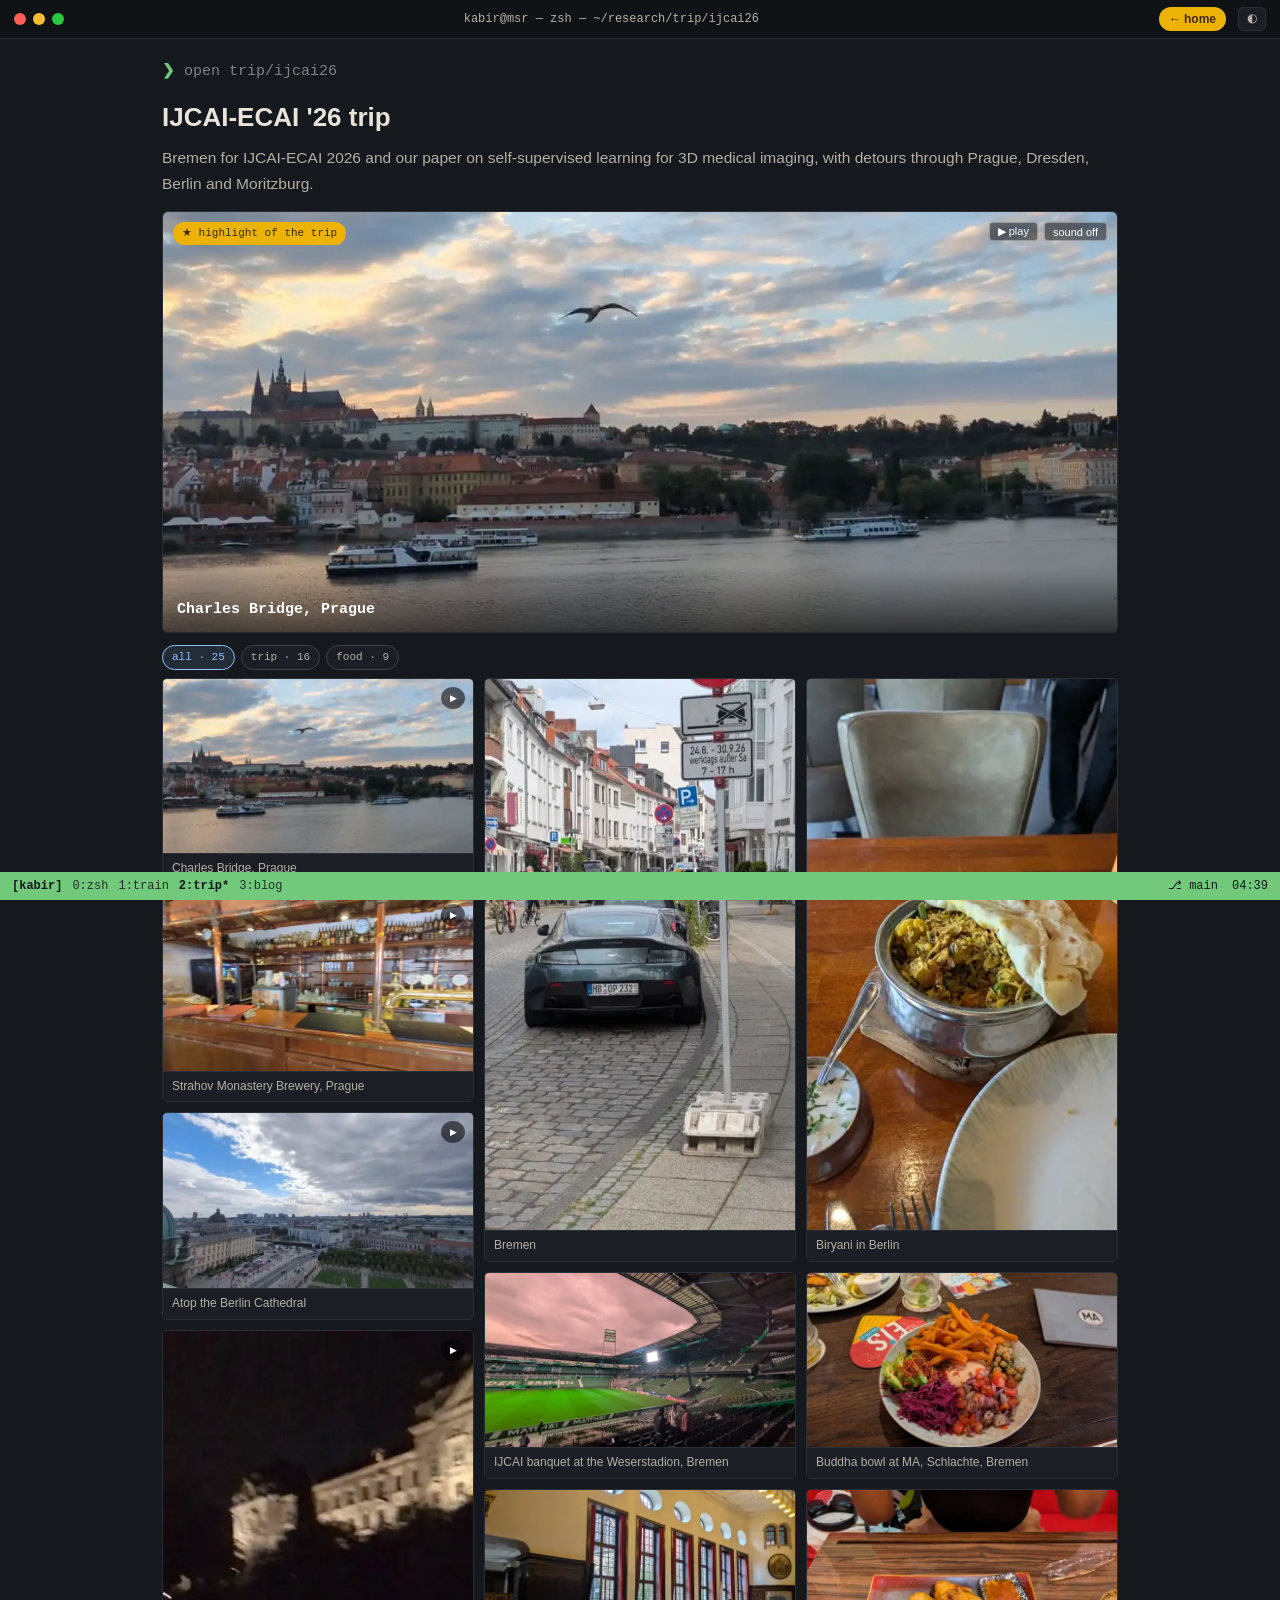
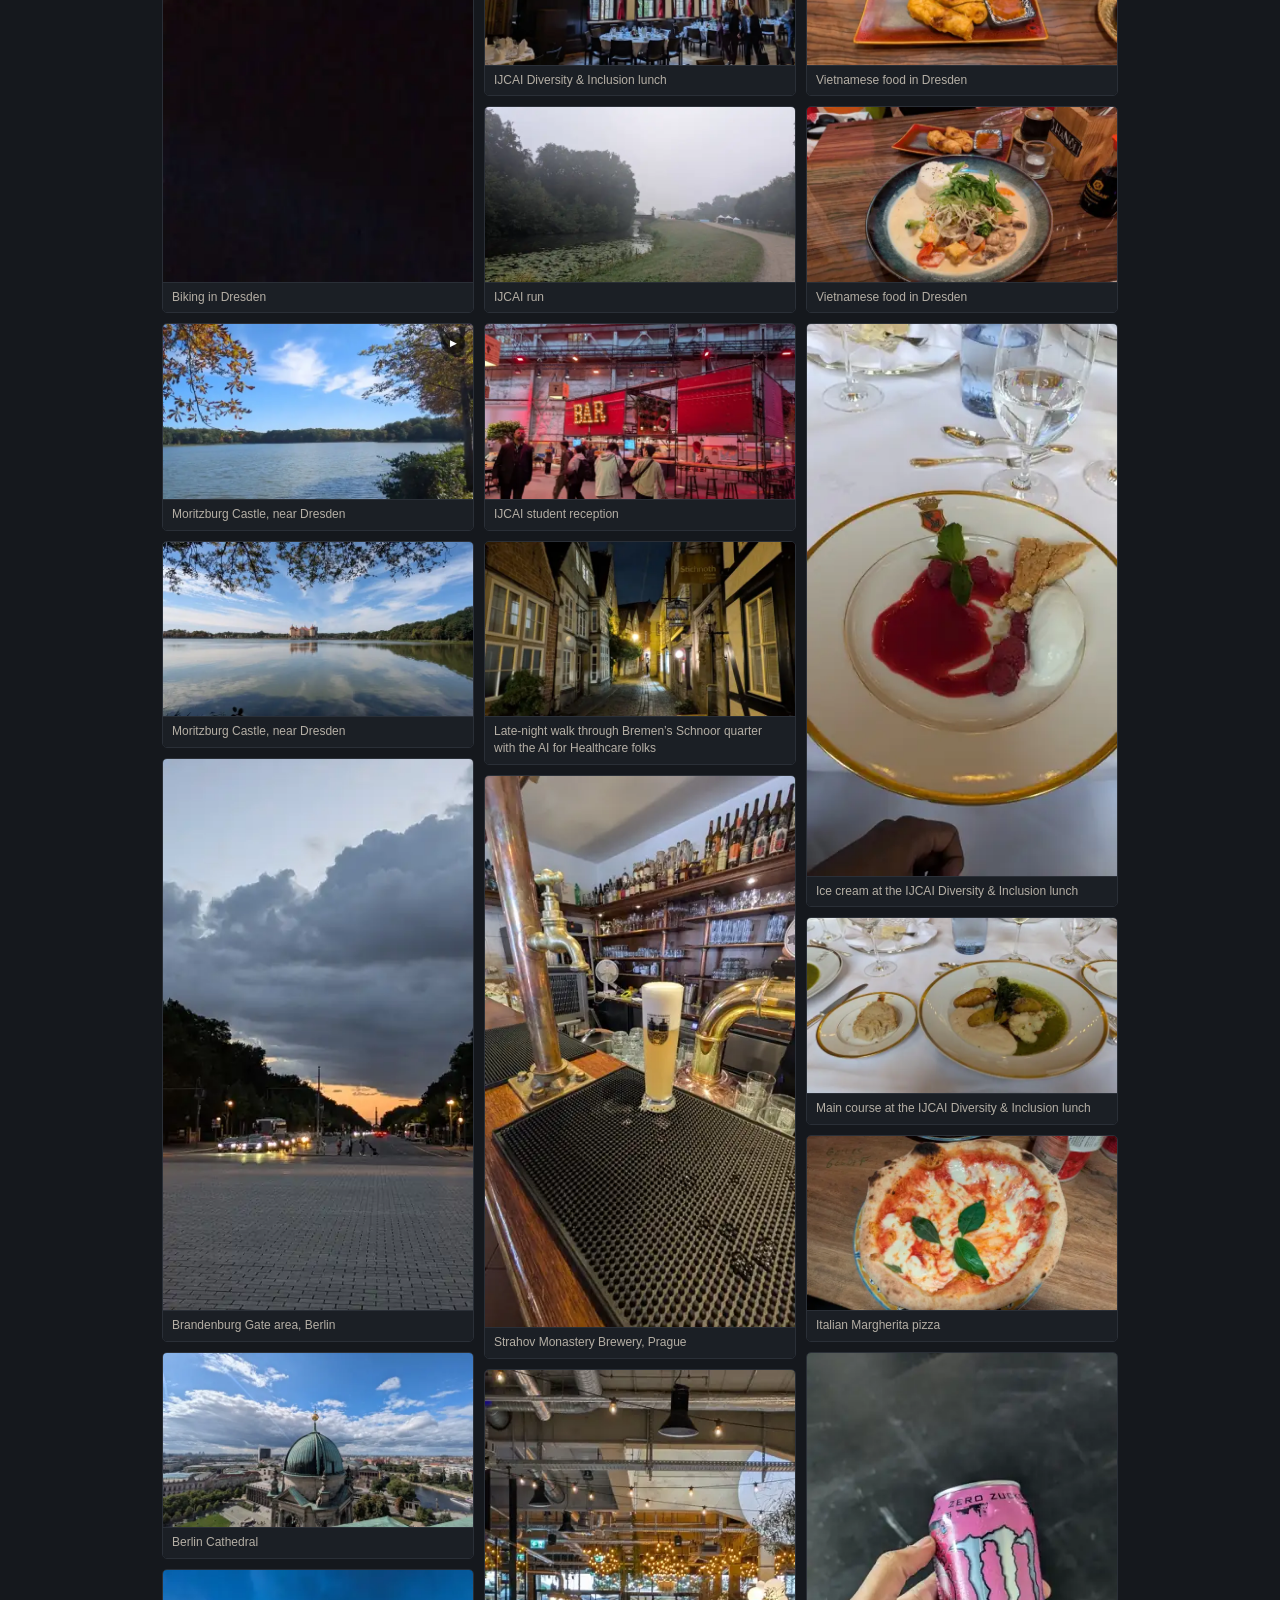
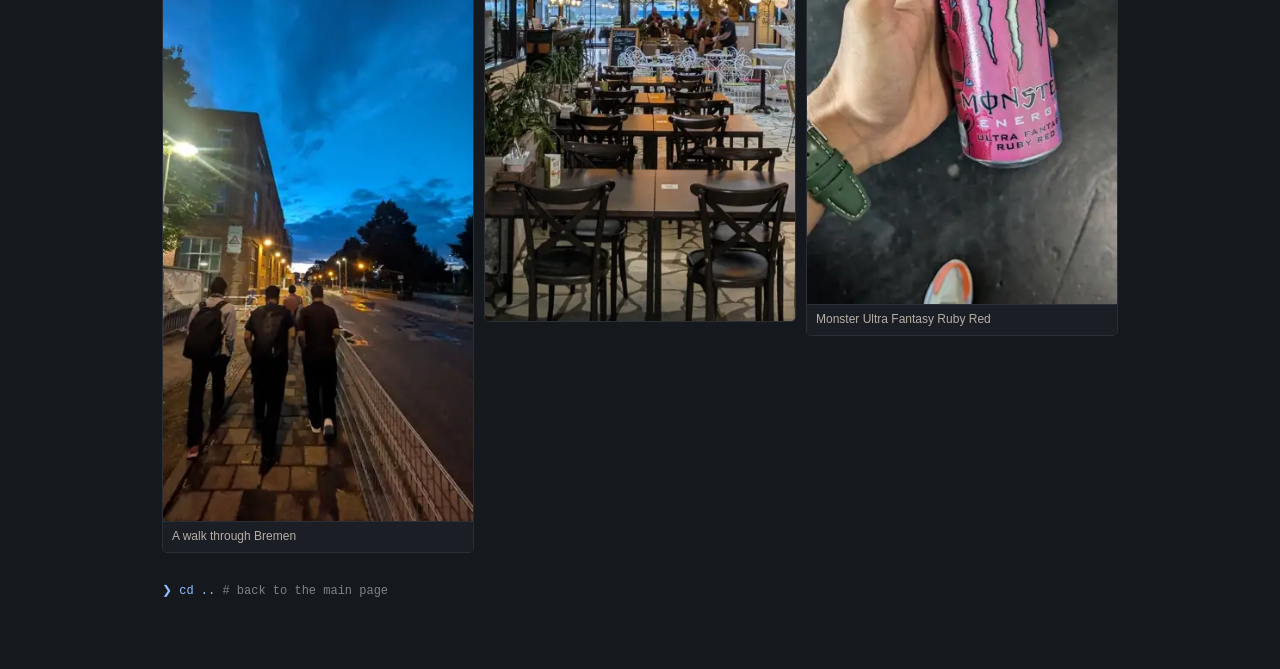
==== commit db8e6496: "Add a blog, with a first post on the Google DeepMind APAC Research Symposium - blog.html lists posts" ====
--- a/trip.html
+++ b/trip.html
@@ -41,6 +41,7 @@
         <a class="win" href="index.html">0:zsh</a>
         <a class="win" href="index.html#train">1:train</a>
         <a class="win active" href="trip.html">2:trip*</a>
+        <a class="win" href="blog.html">3:blog</a>
         <span class="sb-right">
             <span class="sb-branch">⎇ main</span>
             <span id="clock"></span>
--- a/styles.css
+++ b/styles.css
@@ -720,6 +720,41 @@
 .g-close { top: 14px; right: 14px; width: 34px; height: 34px; font-size: 14px; }
 .g-nav:hover, .g-close:hover { background: rgba(255, 255, 255, 0.2); }
 
+/* ---------- blog ---------- */
+.solo.blog { max-width: 720px; padding-top: 32px; padding-bottom: 72px; }
+.solo.blog h1 { font-family: var(--mono); font-size: 30px; font-weight: 800; letter-spacing: -0.02em; line-height: 1.2; margin: 14px 0 8px; }
+.err { color: var(--red); }
+
+.post-list { margin-top: 26px; }
+.post-row { display: grid; grid-template-columns: 14ch minmax(0, 1fr); gap: 16px; padding: 16px 0; border-top: 1px solid var(--rule); }
+.post-row:first-child { border-top: 0; }
+.post-date { color: var(--yellow); font-size: 12.5px; padding-top: 3px; white-space: nowrap; }
+.post-title { font-family: var(--sans); font-size: 17px; font-weight: 700; line-height: 1.4; color: var(--ink); }
+.post-title:hover { color: var(--link); }
+.post-dek { font-family: var(--sans); font-size: 15px; color: var(--muted); margin: 4px 0 8px; }
+.post-tags { display: flex; flex-wrap: wrap; gap: 6px; }
+
+.post-meta { margin-top: 18px; font-size: 12.5px; color: var(--faint); }
+.post-meta .post-date { padding: 0; }
+.post-rule { border: 0; border-top: 1px solid var(--rule); margin: 22px 0 28px; }
+.post-body { font-family: var(--sans); font-size: 16.5px; line-height: 1.8; color: var(--ink); }
+.post-body p { margin: 0 0 16px; }
+.post-body h2 { font-family: var(--mono); font-size: 20px; font-weight: 800; letter-spacing: -0.01em; margin: 40px 0 12px; }
+.post-body h2::before { content: '## '; color: var(--magenta); }
+.post-body h3 { font-family: var(--mono); font-size: 16px; font-weight: 700; margin: 28px 0 8px; }
+.post-body h3::before { content: '### '; color: var(--faint); }
+.post-body ol, .post-body ul { margin: 0 0 16px; padding-left: 22px; }
+.post-body li { margin: 6px 0; }
+.post-body a { text-decoration: underline; text-decoration-color: color-mix(in srgb, var(--link) 40%, transparent); text-underline-offset: 3px; }
+.post-body blockquote { margin: 0 0 16px; padding: 4px 14px; border-left: 3px solid var(--magenta); color: var(--muted); }
+.post-body code { font-family: var(--mono); font-size: 0.9em; padding: 1px 5px; border-radius: 4px; background: var(--panel-soft); }
+.post-eof { margin-top: 32px; font-size: 12px; }
+.post-nav { display: flex; flex-wrap: wrap; gap: 10px 22px; margin-top: 14px; font-size: 13px; }
+
+/* reading progress */
+.progress { position: fixed; top: 0; left: 0; right: 0; height: 2px; z-index: 20; pointer-events: none; }
+.progress > div { height: 100%; background: var(--green); transform-origin: 0 50%; transform: scaleX(0); }
+
 /* ---------- small screens ---------- */
 @media (max-width: 1079px) {
     .side-col { width: 100%; max-width: 360px; margin: 0 auto 44px; }
@@ -738,6 +773,9 @@
     .yaml .ln { grid-template-columns: minmax(0, 1fr); gap: 0; padding: 4px 0; }
     .news li { grid-template-columns: minmax(0, 1fr); gap: 0; }
     .sc-row { grid-template-columns: minmax(0, 1fr); gap: 0; }
+    .post-row { grid-template-columns: minmax(0, 1fr); gap: 2px; }
+    .solo.blog h1 { font-size: 24px; }
+    .post-body { font-size: 16px; }
     .sb-branch, .sb-name, #clock { display: none; }
     .log { font-size: 10.5px; }
     .g-grid { columns: 2 140px; column-gap: 8px; }
